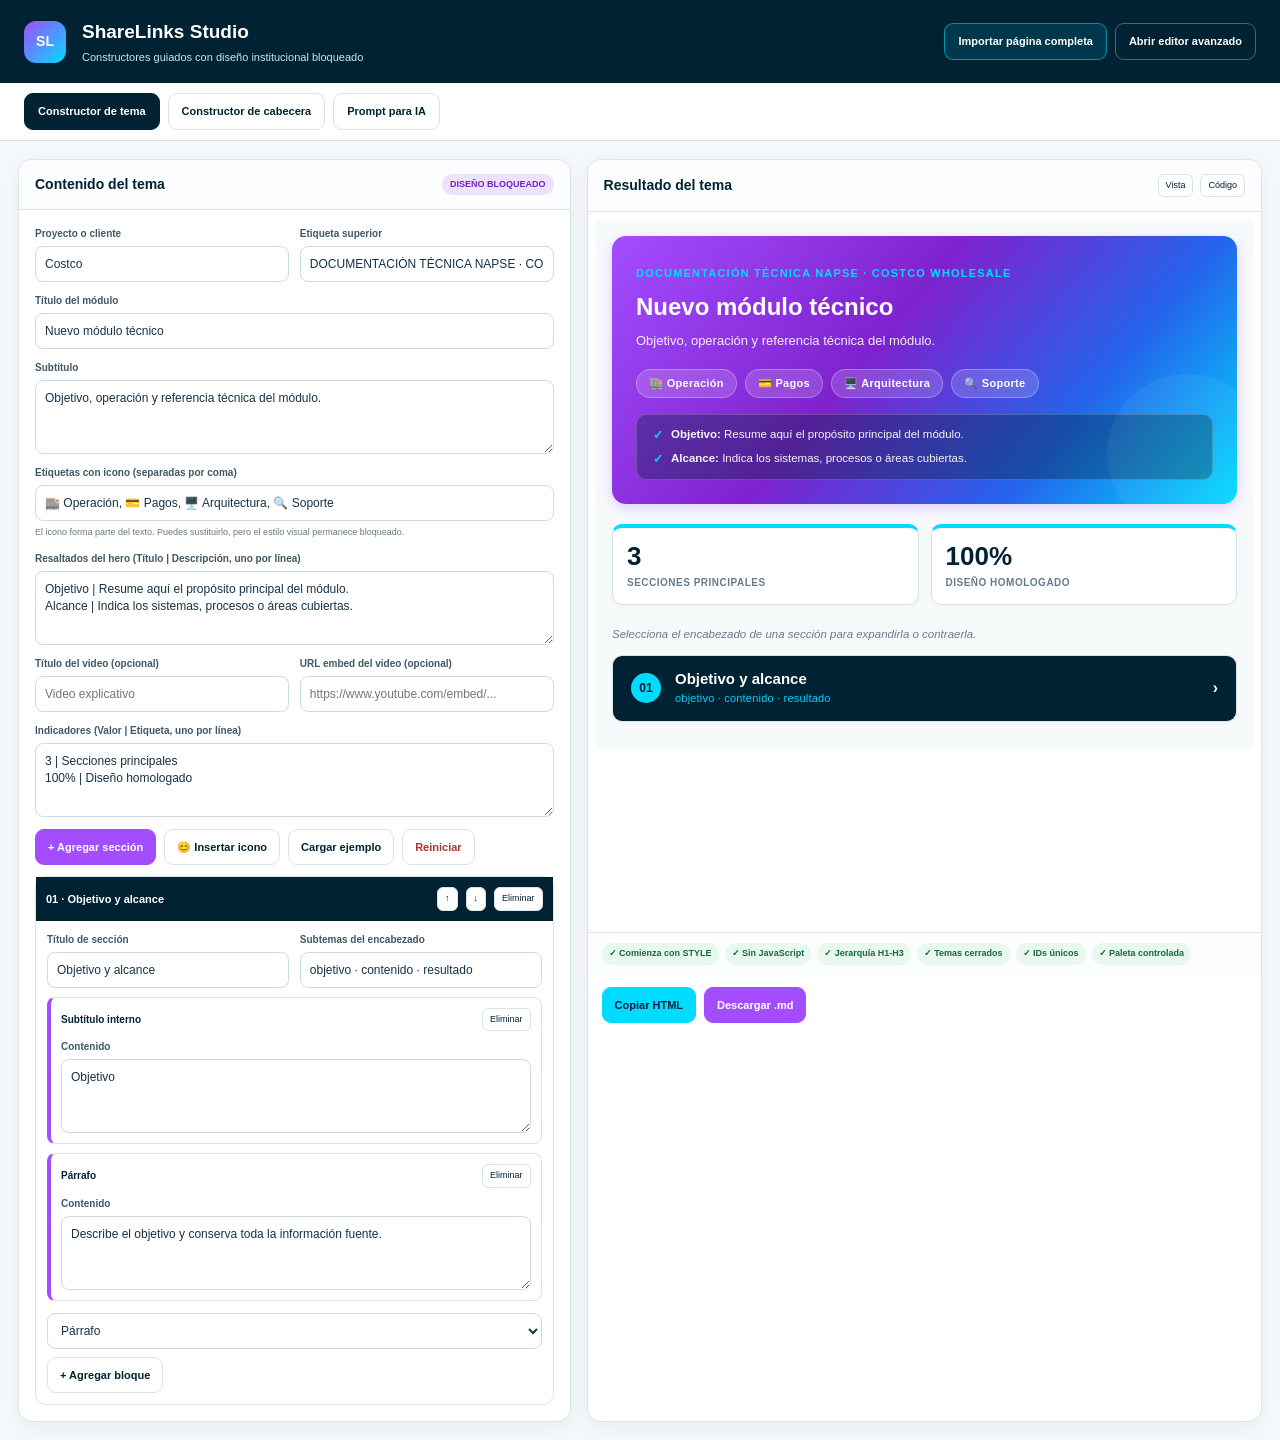
==== docs/constructor.html @ 80c0c272 "Ocultar secciones vacias de la cabecera" ====
<!doctype html>
<html lang="es">
<head>
<meta charset="utf-8">
<meta name="viewport" content="width=device-width,initial-scale=1">
<title>ShareLinks Studio - Constructores restringidos</title>
<style>
:root{--navy:#002233;--cyan:#00dbff;--purple:#a44dff;--orange:#ff8900;--ink:#183247;--muted:#647985;--line:#d9e3e8;--ice:#eef6f8;--bg:#f4f8fa;--white:#fff}*{box-sizing:border-box}html{color-scheme:light}body{margin:0;background:var(--bg);color:var(--ink);font:14px/1.5 Verdana,Geneva,sans-serif}.top{display:flex;align-items:center;gap:16px;padding:18px 24px;background:var(--navy);color:#fff;box-shadow:0 6px 24px rgba(0,34,51,.18)}.logo{display:grid;width:42px;height:42px;place-items:center;border-radius:12px;background:linear-gradient(135deg,var(--purple),var(--cyan));font-weight:900}.top-copy{flex:1}.top h1{margin:0;font-size:19px}.top p{margin:2px 0 0;color:#bcecf3;font-size:11px}.editor-link{padding:9px 13px;border:1px solid rgba(255,255,255,.3);border-radius:9px;color:#fff;text-decoration:none;font-size:11px;font-weight:bold}.tabs{position:sticky;top:0;z-index:5;display:flex;gap:8px;padding:10px 24px;border-bottom:1px solid var(--line);background:rgba(255,255,255,.96);backdrop-filter:blur(8px)}button,.button{font:inherit}.tab,.btn{border:1px solid var(--line);border-radius:9px;background:#fff;color:var(--navy);cursor:pointer;font-size:11px;font-weight:bold}.tab{padding:9px 13px}.tab.active{border-color:var(--navy);background:var(--navy);color:#fff}.app{max-width:1600px;margin:auto;padding:18px}.view{display:none}.view.active{display:block}.builder{display:grid;grid-template-columns:minmax(420px,.9fr) minmax(520px,1.1fr);gap:16px}.panel{overflow:hidden;border:1px solid var(--line);border-radius:14px;background:#fff;box-shadow:0 5px 18px rgba(0,34,51,.05)}.panel-head{display:flex;align-items:center;gap:10px;padding:14px 16px;border-bottom:1px solid var(--line);background:#fbfdfe}.panel-head h2{flex:1;margin:0;color:var(--navy);font-size:14px}.badge{padding:4px 8px;border-radius:999px;background:#eee3ff;color:#7623bd;font-size:9px;font-weight:bold}.panel-body{padding:16px}.form-grid{display:grid;grid-template-columns:repeat(2,minmax(0,1fr));gap:11px}.field{display:flex;flex-direction:column;gap:5px}.field.full{grid-column:1/-1}.field label{color:#405766;font-size:10px;font-weight:bold}.field small{color:var(--muted);font-size:9px}input,textarea,select{width:100%;border:1px solid #cddbe2;border-radius:8px;background:#fff;color:var(--ink);font:12px/1.45 Verdana,Geneva,sans-serif;outline:none}input,select{height:36px;padding:7px 9px}textarea{min-height:74px;padding:9px;resize:vertical}input:focus,textarea:focus,select:focus{border-color:var(--purple);box-shadow:0 0 0 3px rgba(164,77,255,.1)}.actions{display:flex;flex-wrap:wrap;gap:8px;margin-top:12px}.btn{padding:9px 12px}.btn.primary{border-color:var(--purple);background:var(--purple);color:#fff}.btn.cyan{border-color:var(--cyan);background:var(--cyan);color:var(--navy)}.btn.danger{color:#a33}.btn:disabled{cursor:not-allowed;opacity:.45}.hint{padding:10px 12px;border-left:4px solid var(--cyan);border-radius:0 8px 8px 0;background:var(--ice);color:#4e6572;font-size:10px}.import-box{margin-bottom:14px;padding:12px;border:1px dashed #b9cad2;border-radius:10px;background:#fbfdfe}.section-editor{margin-top:11px;border:1px solid var(--line);border-radius:11px}.section-head{display:flex;align-items:center;gap:8px;padding:10px;background:var(--navy);color:#fff}.section-head strong{flex:1;font-size:11px}.section-body{padding:11px}.block{margin-top:9px;padding:10px;border:1px solid var(--line);border-left:4px solid var(--purple);border-radius:8px;background:#fff}.block-top{display:flex;align-items:center;gap:8px;margin-bottom:8px}.block-top strong{flex:1;color:var(--navy);font-size:10px}.mini{padding:4px 7px;border:1px solid var(--line);border-radius:6px;background:#fff;color:var(--navy);cursor:pointer;font-size:9px}.preview-tools{display:flex;gap:7px}.preview{width:100%;height:720px;border:0;background:#fff}.source{width:100%;height:720px;border:0;border-radius:0;background:#071b27;color:#d8f5fa;font:11px/1.55 Consolas,"Courier New",monospace;white-space:pre;resize:none}.output-mode{display:none}.output-mode.active{display:block}.audit{display:flex;flex-wrap:wrap;gap:6px;padding:10px 14px;border-top:1px solid var(--line);background:#fbfdfe}.check{padding:4px 7px;border-radius:999px;background:#e9f8ef;color:#17683c;font-size:9px;font-weight:bold}.check.bad{background:#fff0e3;color:#9b4b00}.empty{padding:26px;text-align:center;color:var(--muted);font-size:11px}.prompt-area{min-height:620px;font:11px/1.55 Consolas,"Courier New",monospace}.doc{max-width:1000px;margin:auto}.doc h2{color:var(--navy);font-size:20px}.doc h3{margin-top:24px;color:var(--purple);font-size:14px}.doc code{padding:2px 5px;border-radius:4px;background:var(--ice);font-family:Consolas,monospace}.roadmap{display:grid;grid-template-columns:repeat(3,1fr);gap:12px}.roadmap article{padding:15px;border:1px solid var(--line);border-top:4px solid var(--purple);border-radius:10px;background:#fff}.roadmap article:nth-child(2){border-top-color:var(--cyan)}.roadmap article:nth-child(3){border-top-color:var(--orange)}.roadmap strong{display:block;color:var(--navy);font-size:12px}.roadmap p{font-size:10px}.status{position:fixed;right:18px;bottom:18px;z-index:20;max-width:340px;padding:11px 14px;border-radius:9px;background:var(--navy);color:#fff;box-shadow:0 8px 24px rgba(0,0,0,.2);font-size:10px;opacity:0;transform:translateY(8px);transition:.2s;pointer-events:none}.status.show{opacity:1;transform:none}@media(max-width:1050px){.builder{grid-template-columns:1fr}.preview,.source{height:600px}}@media(max-width:700px){.top{padding:14px}.editor-link{display:none}.tabs{overflow:auto;padding:9px 12px}.app{padding:10px}.form-grid,.roadmap{grid-template-columns:1fr}.field.full{grid-column:auto}}
</style>
<style>.image-control{display:flex;align-items:center;gap:9px;min-height:48px;margin-top:7px;padding:8px;border:1px solid var(--line);border-radius:9px;background:#fbfdfe;color:var(--muted);font-size:9px}.image-control img{width:72px;height:44px;flex:none;object-fit:contain;border:1px solid var(--line);border-radius:6px;background:#fff}.image-control span{flex:1;overflow:hidden;text-overflow:ellipsis;white-space:nowrap}.icon-dialog[hidden]{display:none}.icon-dialog{position:fixed;inset:0;z-index:50;display:grid;place-items:center;padding:20px;background:rgba(0,34,51,.58)}.icon-card{width:min(560px,100%);overflow:hidden;border:1px solid var(--line);border-radius:14px;background:#fff;box-shadow:0 20px 55px rgba(0,34,51,.28)}.icon-head{display:flex;align-items:center;gap:12px;padding:13px 16px;background:var(--navy);color:#fff}.icon-head strong{flex:1}.icon-head button{border-color:rgba(255,255,255,.3);background:transparent;color:#fff}.icon-help{margin:0;padding:12px 16px 0;color:var(--muted);font-size:10px}.icon-grid{display:grid;grid-template-columns:repeat(8,1fr);gap:8px;padding:14px 16px 18px}.icon-option{display:grid;min-height:44px;place-items:center;border:1px solid var(--line);border-radius:9px;background:#fff;cursor:pointer;font-size:21px}.icon-option:hover,.icon-option:focus{border-color:var(--purple);background:#f4effa;outline:none}@media(max-width:560px){.icon-grid{grid-template-columns:repeat(6,1fr)}}</style>
<style>.top-actions{display:flex;align-items:center;justify-content:flex-end;gap:8px;flex-wrap:wrap}.top-actions .editor-link{display:inline-flex;align-items:center;justify-content:center;background:transparent;cursor:pointer}.top-actions .import-page{border-color:rgba(0,219,255,.55);background:rgba(0,219,255,.12)}.top-import-status{max-width:220px;color:#bcecf3;font-size:9px;text-align:right}@media(max-width:700px){.top-actions a.editor-link,.top-import-status{display:none}.top-actions button.editor-link{display:inline-flex}.top-actions .editor-link{padding:8px 10px;font-size:9px}}</style>
</head>
<body>
<header class="top"><div class="logo">SL</div><div class="top-copy"><h1>ShareLinks Studio</h1><p>Constructores guiados con diseño institucional bloqueado</p></div><div class="top-actions"><span class="top-import-status" id="import-result" hidden></span><input id="theme-file" type="file" accept=".md,.txt,.html,.htm,text/markdown,text/plain,text/html" hidden><button class="editor-link import-page" id="page-import-button" type="button">Importar página completa</button><a class="editor-link" href="editor.html">Abrir editor avanzado</a></div></header>
<nav class="tabs" aria-label="Módulos"><button class="tab active" data-view="tema">Constructor de tema</button><button class="tab" data-view="cabecera">Constructor de cabecera</button><button class="tab" data-view="prompt">Prompt para IA</button></nav>
<main class="app">
<section class="view active" id="view-tema"><div class="builder"><div class="panel"><div class="panel-head"><h2>Contenido del tema</h2><span class="badge">DISEÑO BLOQUEADO</span></div><div class="panel-body">
<div class="form-grid"><div class="field"><label>Proyecto o cliente</label><input id="theme-client" value="Costco"></div><div class="field"><label>Etiqueta superior</label><input id="theme-eyebrow" value="DOCUMENTACIÓN TÉCNICA NAPSE · COSTCO WHOLESALE"></div><div class="field full"><label>Título del módulo</label><input id="theme-title" value="Nuevo módulo técnico"></div><div class="field full"><label>Subtítulo</label><textarea id="theme-subtitle">Objetivo, operación y referencia técnica del módulo.</textarea></div><div class="field full"><label>Etiquetas con icono (separadas por coma)</label><input id="theme-tags" value="🏬 Operación, 💳 Pagos, 🖥️ Arquitectura, 🔍 Soporte"><small>El icono forma parte del texto. Puedes sustituirlo, pero el estilo visual permanece bloqueado.</small></div><div class="field full"><label>Resaltados del hero (Título | Descripción, uno por línea)</label><textarea id="theme-highlights">Objetivo | Resume aquí el propósito principal del módulo.
Alcance | Indica los sistemas, procesos o áreas cubiertas.</textarea></div><div class="field"><label>Título del video (opcional)</label><input id="theme-video-title" placeholder="Video explicativo"></div><div class="field"><label>URL embed del video (opcional)</label><input id="theme-video-url" placeholder="https://www.youtube.com/embed/..."></div><div class="field full"><label>Indicadores (Valor | Etiqueta, uno por línea)</label><textarea id="theme-stats">3 | Secciones principales
100% | Diseño homologado</textarea></div></div>
<div class="actions"><button class="btn primary" id="add-section">+ Agregar sección</button><button class="btn" id="theme-icon-picker" type="button">😊 Insertar icono</button><button class="btn" id="theme-example">Cargar ejemplo</button><button class="btn danger" id="theme-reset">Reiniciar</button></div><div id="sections"></div>
</div></div><div class="panel"><div class="panel-head"><h2>Resultado del tema</h2><div class="preview-tools"><button class="mini active" data-theme-mode="preview">Vista</button><button class="mini" data-theme-mode="source">Código</button></div></div><iframe class="preview output-mode active" id="theme-preview" title="Vista previa del tema"></iframe><textarea class="source output-mode" id="theme-output" readonly></textarea><div class="audit" id="theme-audit"></div><div class="actions" style="padding:0 14px 14px"><button class="btn cyan" id="theme-copy">Copiar HTML</button><button class="btn primary" id="theme-download">Descargar .md</button></div></div></div></section>

<section class="view" id="view-cabecera"><div class="builder"><div class="panel"><div class="panel-head"><h2>Cabecera del cliente</h2><span class="badge">DISEÑO BLOQUEADO</span></div><div class="panel-body"><div class="form-grid"><div class="field"><label>Cliente</label><input id="header-client" value="Costco"></div><div class="field"><label>Descriptor</label><input id="header-eyebrow" value="CLIENTE · DOCUMENTACIÓN TÉCNICA NAPSE"></div><div class="field full"><label>Descripción principal</label><textarea id="header-subtitle">Centro de documentación para la operación, arquitectura, integraciones y soluciones del cliente.</textarea></div><div class="field full"><label>Etiquetas (separadas por coma)</label><input id="header-tags" value="Punto de venta, VTOL, Movilidad, Integraciones"></div><div class="field full"><label>Logo o imagen del cliente</label><input id="header-image" type="file" accept="image/png,image/jpeg,image/webp"><small>Se optimiza e incrusta dentro del HTML. No dependerá de rutas locales ni servidores externos.</small><div class="image-control"><img id="header-image-preview" alt="Vista previa del logo" hidden><span id="header-image-name">Sin imagen seleccionada</span><button class="mini" id="header-image-remove" type="button" disabled>Quitar imagen</button></div></div><div class="field full"><label>Texto alternativo de la imagen</label><input id="header-image-alt" value="Logo del cliente" maxlength="160"></div><div class="field full"><label>Contexto</label><textarea id="header-context">Describe aquí la relación con el cliente, el alcance de las soluciones y el propósito de esta página.</textarea></div><div class="field full"><label>Nota histórica o cierre del contexto</label><textarea id="header-history">Agrega aquí un dato histórico, evolución de la relación o contexto complementario.</textarea></div><div class="field full"><label>Soluciones destacadas (Título | Descripción)</label><textarea id="header-relations">Pagos | Procesamiento centralizado y seguro.
Movilidad | Herramientas para agilizar la operación.
Transformación digital | Integración de procesos y sistemas.</textarea></div><div class="field full"><label>Accesos documentales (Título | Descripción | URL)</label><textarea id="header-links">Manuales de usuario | Operación e interacción con el POS | #manuales
Instalación y configuración | Documentos de implementación | #instalacion
Referencia técnica | Arquitectura e integraciones | #referencia
Proyectos | Alcance, calidad y entrega | #proyectos</textarea></div><div class="field full"><label>Índice (Módulo | id | Subtema &gt; id; Subtema &gt; id)</label><textarea id="header-index">Visión general | vision-general | Objetivo > objetivo; Modelo de negocio > modelo-negocio
Operación diaria | operacion-diaria | Apertura > apertura; Cierre > cierre
Arquitectura y reglas | arquitectura | Componentes > componentes; Integraciones > integraciones
Glosario técnico | glosario | Términos > terminos</textarea><small>Cada línea crea una tarjeta de módulo. Los subtemas son opcionales y se separan con punto y coma.</small></div></div><div class="actions"><button class="btn" id="header-icon-picker" type="button">😊 Insertar icono</button><button class="btn" id="header-example">Cargar ejemplo Costco</button><button class="btn danger" id="header-reset">Reiniciar</button></div></div></div><div class="panel"><div class="panel-head"><h2>Resultado de la cabecera</h2><div class="preview-tools"><button class="mini active" data-header-mode="preview">Vista</button><button class="mini" data-header-mode="source">Código</button></div></div><iframe class="preview output-mode active" id="header-preview" title="Vista previa de cabecera"></iframe><textarea class="source output-mode" id="header-output" readonly></textarea><div class="audit" id="header-audit"></div><div class="actions" style="padding:0 14px 14px"><button class="btn cyan" id="header-copy">Copiar HTML</button><button class="btn primary" id="header-download">Descargar .md</button></div></div></div></section>

<section class="view" id="view-prompt"><div class="panel doc"><div class="panel-head"><h2>Prompt reutilizable para IA</h2><span class="badge">SIN RUTAS PERSONALES</span></div><div class="panel-body"><p class="hint">Este prompt exige la misma plantilla que los constructores y puede compartirse con cualquier compañero.</p><textarea id="prompt-output" class="prompt-area" readonly></textarea><div class="actions"><button class="btn cyan" id="prompt-copy">Copiar prompt</button><button class="btn primary" id="prompt-download">Descargar prompt</button></div></div></div></section>

</main><div class="icon-dialog" id="icon-dialog" hidden><div class="icon-card" role="dialog" aria-modal="true" aria-labelledby="icon-dialog-title"><div class="icon-head"><strong id="icon-dialog-title">Insertar icono</strong><button class="mini" id="icon-close" type="button">Cerrar</button></div><p class="icon-help">Selecciona primero un campo de texto y después el icono. Se insertará justo donde esté el cursor.</p><div class="icon-grid" id="icon-grid"></div></div></div><div class="status" id="status"></div>
<script>
(()=>{"use strict";
const $=s=>document.querySelector(s),$$=s=>[...document.querySelectorAll(s)],esc=v=>String(v??"").replace(/[&<>"']/g,c=>({"&":"&amp;","<":"&lt;",">":"&gt;",'"':"&quot;","'":"&#39;"}[c]));
const slug=v=>String(v||"documento").normalize("NFD").replace(/[\u0300-\u036f]/g,"").toLowerCase().replace(/[^a-z0-9]+/g,"-").replace(/^-|-$/g,"")||"documento";
const safeHref=v=>{const value=String(v||"#").trim();return /^(?:https?:\/\/|#|\/)/i.test(value)?esc(value):"#"};
const safeMediaUrl=v=>{const value=String(v||"").trim();return /^https:\/\//i.test(value)?esc(value):""};
const lines=v=>String(v||"").split(/\r?\n/).map(x=>x.trim()).filter(Boolean),parts=v=>lines(v).map(x=>x.split("|").map(y=>y.trim()));
const toast=m=>{const e=$("#status");e.textContent=m;e.classList.add("show");clearTimeout(toast.t);toast.t=setTimeout(()=>e.classList.remove("show"),2200)};
const iconChoices=["🏬","💳","🏷️","📊","🖥️","⚙️","🔍","📖","🧾","📋","📦","🚚","📱","🌐","🧩","🛠️","🔄","🔐","🌅","✅","⚠️","💡","🎯","📌"];
let iconTarget=null;
function closeIconPicker(){$("#icon-dialog").hidden=true}
function openIconPicker(fallback){if(!iconTarget||!document.contains(iconTarget)||iconTarget.readOnly||!iconTarget.closest(".view.active"))iconTarget=$(fallback);$("#icon-dialog").hidden=false;$("#icon-grid .icon-option")?.focus()}
function insertIcon(icon){const target=iconTarget;if(!target){toast("Selecciona primero un campo de texto");return}const start=Number.isInteger(target.selectionStart)?target.selectionStart:target.value.length,end=Number.isInteger(target.selectionEnd)?target.selectionEnd:start,before=target.value.slice(0,start),after=target.value.slice(end),prefix=before&&!/\s$/.test(before)?" ":"",insert=`${prefix}${icon} `;target.value=before+insert+after;target.focus();target.setSelectionRange?.(start+insert.length,start+insert.length);target.dispatchEvent(new Event("input",{bubbles:true}));closeIconPicker();toast(`Icono ${icon} insertado`)}
$("#icon-grid").innerHTML=iconChoices.map(icon=>`<button class="icon-option" type="button" data-icon="${icon}" title="Insertar ${icon}" aria-label="Insertar ${icon}">${icon}</button>`).join("");
document.addEventListener("focusin",event=>{if(event.target.matches?.('.view input:not([type="file"]):not([readonly]),.view textarea:not([readonly])'))iconTarget=event.target});
$$('[data-icon]').forEach(button=>button.onclick=()=>insertIcon(button.dataset.icon));
$("#icon-close").onclick=closeIconPicker;$("#icon-dialog").onclick=event=>{if(event.target===$("#icon-dialog"))closeIconPicker()};document.addEventListener("keydown",event=>{if(event.key==="Escape")closeIconPicker()});
const download=(name,text)=>{const a=document.createElement("a");a.href=URL.createObjectURL(new Blob([text],{type:"text/plain;charset=utf-8"}));a.download=name;a.click();setTimeout(()=>URL.revokeObjectURL(a.href),500)};
const copy=async text=>{await navigator.clipboard.writeText(text);toast("Copiado al portapapeles")};
const palette=["#002233","#00DBFF","#A44DFF","#FF8900","#7e22ce","#2563eb","#ffffff","#000000","#183247","#667b8c","#627482","#d9e3e8","#eef6f8","#f7fafb","#f4effa","#f1e7ff","#fff7e6","#edf2f7","#364e5f","#526775","#425b6b","#bfeef5","#687b87","#e31837","#0060a9","#647783","#526c7a"];
let headerImage={data:"",name:""},preservedImport={theme:"",header:"",guideCount:0};
function releasePreserved(kind){preservedImport[kind]=""}
const readFileData=file=>new Promise((resolve,reject)=>{const reader=new FileReader();reader.onload=()=>resolve(String(reader.result||""));reader.onerror=()=>reject(new Error("No se pudo leer la imagen"));reader.readAsDataURL(file)});
const loadImage=data=>new Promise((resolve,reject)=>{const image=new Image();image.onload=()=>resolve(image);image.onerror=()=>reject(new Error("El archivo no es una imagen válida"));image.src=data});
async function optimizeHeaderImage(file){if(!/^image\/(png|jpeg|webp)$/i.test(file.type))throw new Error("Usa una imagen PNG, JPG o WebP");if(file.size>8*1024*1024)throw new Error("La imagen supera el límite de 8 MB");const source=await readFileData(file),image=await loadImage(source),scale=Math.min(1,1000/image.naturalWidth,600/image.naturalHeight),canvas=document.createElement("canvas");canvas.width=Math.max(1,Math.round(image.naturalWidth*scale));canvas.height=Math.max(1,Math.round(image.naturalHeight*scale));const context=canvas.getContext("2d");context.clearRect(0,0,canvas.width,canvas.height);context.drawImage(image,0,0,canvas.width,canvas.height);const optimized=canvas.toDataURL("image/webp",.9);return optimized.startsWith("data:image/webp")?optimized:canvas.toDataURL("image/png")}
function updateHeaderImageControl(){const preview=$("#header-image-preview"),remove=$("#header-image-remove"),name=$("#header-image-name");preview.hidden=!headerImage.data;preview.src=headerImage.data||"";name.textContent=headerImage.name||"Sin imagen seleccionada";remove.disabled=!headerImage.data}
const theme={sections:[]};let blockId=0;
const types={paragraph:"Párrafo",subtitle:"Subtítulo interno",list:"Lista",steps:"Pasos",table:"Tabla",cards:"Tarjetas",note:"Nota",warning:"Advertencia",key:"Idea clave",code:"Código"};
function newBlock(type="paragraph",value="Escribe aquí el contenido completo."){return{id:++blockId,type,value,extra:type==="table"?"Columna 1 | Columna 2":""}}
function newSection(title="Nueva sección"){return{id:++blockId,title,subtitle:"objetivo · contenido · resultado",blocks:[newBlock("subtitle","Objetivo"),newBlock("paragraph","Describe el objetivo y conserva toda la información fuente.")]}}
function renderEditors(){const host=$("#sections");host.innerHTML=theme.sections.map((s,i)=>`<div class="section-editor" data-si="${i}"><div class="section-head"><strong>${String(i+1).padStart(2,"0")} · ${esc(s.title)}</strong><button class="mini" data-up="${i}">↑</button><button class="mini" data-down="${i}">↓</button><button class="mini" data-remove-section="${i}">Eliminar</button></div><div class="section-body"><div class="form-grid"><div class="field"><label>Título de sección</label><input data-section-title="${i}" value="${esc(s.title)}"></div><div class="field"><label>Subtemas del encabezado</label><input data-section-subtitle="${i}" value="${esc(s.subtitle)}"></div></div>${s.blocks.map((b,j)=>blockEditor(b,i,j)).join("")}<div class="actions"><select class="block-type" data-add-type="${i}">${Object.entries(types).map(([v,l])=>`<option value="${v}">${l}</option>`).join("")}</select><button class="btn" data-add-block="${i}">+ Agregar bloque</button></div></div></div>`).join("")||`<div class="empty">Agrega una sección o importa una página Markdown.</div>`;bindEditors();renderTheme()}
function blockEditor(b,i,j){const label=b.type==="table"?"Filas: una por línea, columnas separadas por |":b.type==="steps"||b.type==="cards"?"Una por línea: Título | Descripción":b.type==="list"?"Un elemento por línea":"Contenido";return`<div class="block"><div class="block-top"><strong>${types[b.type]}</strong><button class="mini" data-remove-block="${i},${j}">Eliminar</button></div>${b.type==="table"?`<div class="field"><label>Encabezados separados por |</label><input data-block-extra="${i},${j}" value="${esc(b.extra)}"></div>`:""}<div class="field"><label>${label}</label><textarea data-block-value="${i},${j}">${esc(b.value)}</textarea></div></div>`}
function bindEditors(){const rerender=()=>{releasePreserved("theme");renderTheme()};$$('[data-section-title]').forEach(e=>e.oninput=()=>{theme.sections[+e.dataset.sectionTitle].title=e.value;rerender()});$$('[data-section-subtitle]').forEach(e=>e.oninput=()=>{theme.sections[+e.dataset.sectionSubtitle].subtitle=e.value;rerender()});$$('[data-block-value]').forEach(e=>e.oninput=()=>{const[i,j]=e.dataset.blockValue.split(',').map(Number);theme.sections[i].blocks[j].value=e.value;rerender()});$$('[data-block-extra]').forEach(e=>e.oninput=()=>{const[i,j]=e.dataset.blockExtra.split(',').map(Number);theme.sections[i].blocks[j].extra=e.value;rerender()});$$('[data-add-block]').forEach(e=>e.onclick=()=>{releasePreserved("theme");const i=+e.dataset.addBlock;theme.sections[i].blocks.push(newBlock($(`[data-add-type="${i}"]`).value));renderEditors()});$$('[data-remove-block]').forEach(e=>e.onclick=()=>{releasePreserved("theme");const[i,j]=e.dataset.removeBlock.split(',').map(Number);theme.sections[i].blocks.splice(j,1);renderEditors()});$$('[data-remove-section]').forEach(e=>e.onclick=()=>{releasePreserved("theme");theme.sections.splice(+e.dataset.removeSection,1);renderEditors()});$$('[data-up]').forEach(e=>e.onclick=()=>moveSection(+e.dataset.up,-1));$$('[data-down]').forEach(e=>e.onclick=()=>moveSection(+e.dataset.down,1))}
function moveSection(i,d){const n=i+d;if(n<0||n>=theme.sections.length)return;releasePreserved("theme");[theme.sections[i],theme.sections[n]]=[theme.sections[n],theme.sections[i]];renderEditors()}
function css(root){return`<style>${root},${root} *{box-sizing:border-box}${root}{--azul-escuro:#002233;--azul:#00DBFF;--roxo:#A44DFF;--laranja:#FF8900;--white:#ffffff;--black:#000000;--ink:#183247;--muted:#667b8c;--line:#d9e3e8;--ice:#eef6f8;--background:#f7fafb;--code-background:#edf2f7;--code-text:#002233;width:100%;max-width:100%;margin:0;padding:16px;overflow-x:hidden;background:var(--background);color:var(--ink);font:12.5px/1.5 Verdana,Geneva,sans-serif}${root} .intro-grid{display:grid;grid-template-columns:repeat(2,minmax(0,1fr));align-items:start;width:100%;gap:16px;margin-bottom:20px}${root} .intro-grid.single{grid-template-columns:1fr}${root} .hero{position:relative;display:flex;overflow:hidden;flex-direction:column;padding:48px 34px 36px!important;border-radius:14px;background:linear-gradient(130deg,#A44DFF 0%,#7e22ce 42%,#2563eb 72%,#00DBFF 100%);color:var(--white);box-shadow:0 4px 14px rgba(164,77,255,.25)}${root} .hero:after{content:"";position:absolute;right:-30px;bottom:-30px;width:160px;height:160px;border-radius:50%;background:rgba(255,255,255,.05);pointer-events:none}${root} .eyebrow{display:block;margin:6px 0 12px!important;color:var(--azul);font-size:11px;font-weight:bold;line-height:1.3;letter-spacing:1.2px;text-transform:uppercase}${root} .hero h1{margin:0 0 10px;color:var(--white);font-size:24px;font-weight:bold;line-height:1.25}${root} .hero .lead{margin:0;color:rgba(255,255,255,.92);font-size:13px;line-height:1.45}${root} .hero-tags{display:flex;flex-wrap:wrap;gap:8px;margin:18px 0 12px}${root} .hero-tag{display:inline-flex;align-items:center;gap:6px;padding:5px 12px;border:1px solid rgba(255,255,255,.28);border-radius:20px;background:rgba(255,255,255,.16);color:var(--white);font-size:11px;font-weight:bold;letter-spacing:.3px}${root} .hero-highlights{display:flex;flex-direction:column;gap:8px;margin-top:4px;padding:12px 16px;border:1px solid rgba(255,255,255,.18);border-radius:10px;background:rgba(0,34,51,.35);color:rgba(255,255,255,.95);font-size:11.5px}${root} .hero-highlight-item{display:flex;align-items:center;gap:8px;line-height:1.35}${root} .hero-highlight-icon{color:var(--azul);font-size:12px;font-weight:bold}${root} .video-card{display:flex;overflow:hidden;flex-direction:column;border:1px solid var(--line);border-radius:14px;background:var(--white);box-shadow:0 4px 12px rgba(0,0,0,.05)}${root} .video-head{display:flex;align-items:center;gap:10px;padding:10px 16px;background:var(--azul-escuro);color:var(--white);font-size:13px;font-weight:bold}${root} .video-icon{display:inline-flex;width:24px;height:24px;align-items:center;justify-content:center;border-radius:50%;background:var(--roxo);color:var(--white);font-size:11px}${root} .video-frame{position:relative;width:100%;height:0;padding-top:56.25%;background:var(--black)}${root} .video-frame iframe{position:absolute;inset:0;width:100%;height:100%;border:0}${root} .summary-cards{display:grid;grid-template-columns:repeat(4,1fr);gap:12px;margin-bottom:20px}${root} .card{padding:14px;border:1px solid var(--line);border-top:4px solid var(--azul);border-radius:10px;background:var(--white);box-shadow:0 2px 6px rgba(0,0,0,.03)}${root} .card-value{margin-bottom:4px;color:var(--azul-escuro);font-size:26px;font-weight:bold;line-height:1.1}${root} .card-label{color:var(--muted);font-size:10px;font-weight:bold;letter-spacing:.5px;text-transform:uppercase}${root} .hint{margin:0 0 12px;color:var(--muted);font-size:11.5px;font-style:italic}${root} .section{overflow:hidden;margin-bottom:12px;border:1px solid var(--line);border-radius:10px;background:var(--white);box-shadow:0 2px 5px rgba(0,0,0,.02)}${root} summary{display:flex;align-items:center;gap:14px;padding:14px 18px;cursor:pointer;list-style:none;background:var(--azul-escuro);color:var(--white);font-size:15px;font-weight:bold;user-select:none}${root} summary::-webkit-details-marker{display:none}${root} .section-number{display:inline-flex;width:30px;height:30px;flex-shrink:0;align-items:center;justify-content:center;border-radius:50%;background:var(--azul);color:var(--azul-escuro);font-size:12px;font-weight:bold}${root} .section-header-text{display:flex;flex:1;flex-direction:column;gap:2px}${root} .section-title{display:block;margin:0;padding:0;color:var(--white);font-size:15px;font-weight:bold;line-height:1.2}${root} .section-subtitle{color:var(--azul);font-size:11px;font-weight:normal;letter-spacing:.2px;opacity:.95}${root} .section-arrow{flex-shrink:0;color:var(--white);font-size:16px;transition:transform .2s ease}${root} details[open] summary .section-arrow{transform:rotate(90deg)}${root} .section-body{padding:20px;color:var(--ink);font-size:12.5px}${root} h3.sub-title{margin:22px 0 12px;padding-bottom:6px;border-bottom:1px solid var(--line);color:var(--roxo)!important;font-size:13px;font-weight:bold;letter-spacing:.5px;text-transform:uppercase}${root} h3.sub-title:first-child{margin-top:0}${root} p{margin:0 0 12px;line-height:1.6}${root} ul,${root} ol{margin:0 0 14px 20px;padding:0}${root} li{margin-bottom:6px;line-height:1.5}${root} ul li::marker{color:var(--roxo)}${root} ol li::marker{color:var(--azul);font-weight:bold}${root} .note-box,${root} .purple-box,${root} .warning-box{margin:14px 0;padding:12px 16px;border-radius:0 8px 8px 0}${root} .note-box{border-left:5px solid var(--azul);background:var(--ice)}${root} .purple-box{border-left:5px solid var(--roxo);background:#f4effa}${root} .warning-box{border-left:5px solid var(--laranja);background:#fff7e6}${root} .feature-grid{display:grid;grid-template-columns:repeat(2,1fr);gap:14px;margin:16px 0}${root} .feature-card{padding:14px 16px;border:1px solid var(--line);border-left:4px solid var(--roxo);border-radius:8px;background:var(--white);box-shadow:0 2px 6px rgba(0,0,0,.02)}${root} .feature-card.cyan-accent{border-left-color:var(--azul)}${root} .card-title{margin:0 0 6px;color:var(--azul-escuro);font-size:13px;font-weight:bold}${root} .feature-card p{margin:0;color:var(--ink);font-size:12px;line-height:1.45}${root} .step-list{display:flex;flex-direction:column;gap:10px;margin:16px 0}${root} .step-item{display:flex;align-items:flex-start;gap:12px;padding:12px 14px;border:1px solid var(--line);border-radius:8px;background:var(--white)}${root} .step-badge{display:inline-flex;width:24px;height:24px;flex-shrink:0;align-items:center;justify-content:center;margin-top:1px;border-radius:50%;background:var(--roxo);color:var(--white);font-size:11.5px;font-weight:bold}${root} .step-content{flex:1;font-size:12.5px;line-height:1.5}${root} .table-wrap{overflow-x:auto;margin:16px 0;border:1px solid var(--line);border-radius:8px}${root} table{width:100%;border-collapse:collapse;font-size:11.5px;text-align:left}${root} table th,${root} table th *,${root} thead th,${root} th{padding:11px 14px!important;border:none;background:#002233!important;color:#ffffff!important;font-size:12px;font-weight:bold;text-align:left}${root} td{padding:9px 12px;border-bottom:1px solid var(--line);vertical-align:top}${root} tr:nth-child(even){background:var(--ice)}${root} pre{overflow:auto;padding:12px;border-radius:8px;background:var(--code-background)}${root} code{padding:2px 6px;border-radius:4px;background:var(--code-background);color:var(--code-text);font:11.5px Consolas,"Courier New",monospace}@media(max-width:760px){${root} .intro-grid{grid-template-columns:1fr}${root} .summary-cards{grid-template-columns:repeat(2,1fr)}${root} .feature-grid{grid-template-columns:1fr}${root} .hero{padding:24px!important}}@media(max-width:440px){${root} .summary-cards{grid-template-columns:1fr}${root} summary{padding:12px;font-size:13.5px}${root} .section-number{width:26px;height:26px;font-size:11px}}</style>`}
const inline=v=>esc(v).replace(/\*\*([^*]+)\*\*/g,"<strong>$1</strong>").replace(/`([^`]+)`/g,"<code>$1</code>");
function blockHtml(b,prefix,index){const v=inline(b.value);if(b.type==="paragraph")return`<p>${v.replace(/\n\n+/g,"</p><p>").replace(/\n/g,"<br>")}</p>`;if(b.type==="subtitle")return`<h3 class="sub-title" id="${prefix}-sub-${index+1}">${inline(b.value)}</h3>`;if(b.type==="list")return`<ul>${lines(b.value).map(x=>`<li>${inline(x.replace(/^[-*]\s*/,""))}</li>`).join("")}</ul>`;if(b.type==="steps")return`<div class="step-list">${parts(b.value).map((x,i)=>`<div class="step-item"><span class="step-badge">${i+1}</span><div class="step-content"><strong>${esc(x[0])}</strong>${x[1]?` — ${inline(x.slice(1).join(" | "))}`:""}</div></div>`).join("")}</div>`;if(b.type==="cards")return`<div class="feature-grid">${parts(b.value).map((x,i)=>`<div class="feature-card${i%2?" cyan-accent":""}"><div class="card-title">${esc(x[0])}</div><p>${inline(x.slice(1).join(" | "))}</p></div>`).join("")}</div>`;if(b.type==="table"){const hs=String(b.extra).split("|").map(x=>x.trim()).filter(Boolean),rs=parts(b.value);return`<div class="table-wrap"><table><thead><tr>${hs.map(x=>`<th>${inline(x)}</th>`).join("")}</tr></thead><tbody>${rs.map(r=>`<tr>${hs.map((_,i)=>`<td>${inline(r[i]||"")}</td>`).join("")}</tr>`).join("")}</tbody></table></div>`}if(["note","warning","key"].includes(b.type)){const cls=b.type==="note"?"note-box":b.type==="warning"?"warning-box":"purple-box";return`<div class="${cls}">${v.replace(/\n/g,"<br>")}</div>`}return`<pre><code>${esc(b.value)}</code></pre>`}
function themeSectionId(client,section,index){return slug(client)+"-"+slug(section.title)+"-"+(index+1)}
function buildTheme(){const client=$("#theme-client").value,title=$("#theme-title").value,root=slug(client)+"-"+slug(title)+"-guide",sel="#"+root,main=slug(title),tags=$("#theme-tags").value.split(",").map(x=>x.trim()).filter(Boolean),highlights=parts($("#theme-highlights").value),stats=parts($("#theme-stats").value),videoUrl=safeMediaUrl($("#theme-video-url").value),videoTitle=$("#theme-video-title").value.trim()||"Video explicativo";const hero=`<div class="hero"><div class="eyebrow">${esc($("#theme-eyebrow").value)}</div><h1 id="${main}-main-title">${esc(title)}</h1><p class="lead">${esc($("#theme-subtitle").value)}</p>${tags.length?`<div class="hero-tags">${tags.map(x=>`<span class="hero-tag">${esc(x)}</span>`).join("")}</div>`:""}${highlights.length?`<div class="hero-highlights">${highlights.map(x=>`<div class="hero-highlight-item"><span class="hero-highlight-icon">✓</span><span><strong>${esc(x[0])}:</strong>${x[1]?` ${inline(x.slice(1).join(" | "))}`:""}</span></div>`).join("")}</div>`:""}</div>`;const video=videoUrl?`<div class="video-card"><div class="video-head"><span class="video-icon">▶</span><span>${esc(videoTitle)}</span></div><div class="video-frame"><iframe src="${videoUrl}" title="${esc(videoTitle)}" allow="accelerometer; autoplay; clipboard-write; encrypted-media; gyroscope; picture-in-picture" allowfullscreen></iframe></div></div>`:"";return css(sel)+`<div id="${root}"><div class="intro-grid${video?"":" single"}">${hero}${video}</div>${stats.length?`<div class="summary-cards">${stats.map(x=>`<div class="card"><div class="card-value">${esc(x[0])}</div><div class="card-label">${esc(x.slice(1).join(" | "))}</div></div>`).join("")}</div>`:""}<p class="hint">Selecciona el encabezado de una sección para expandirla o contraerla.</p>${theme.sections.map((s,i)=>{const id=themeSectionId(client,s,i);return`<details class="section" id="${id}"><summary><span class="section-number">${String(i+1).padStart(2,"0")}</span><span class="section-header-text"><h2 class="section-title" id="${id}-title">${esc(s.title)}</h2><span class="section-subtitle">${esc(s.subtitle)}</span></span><span class="section-arrow">›</span></summary><div class="section-body">${s.blocks.map((b,j)=>blockHtml(b,id,j)).join("")}</div></details>`}).join("")}</div>`}
function audit(html){const result=[];result.push([/^\s*<style>/i.test(html),"Comienza con STYLE"]);result.push([!/<script\b/i.test(html),"Sin JavaScript"]);result.push([!/<h[4-6]\b/i.test(html),"Jerarquía H1-H3"]);result.push([!/<details[^>]*class="section"[^>]*\sopen/i.test(html),"Temas cerrados"]);const ids=[...html.matchAll(/\bid="([^"]+)"/gi)].map(x=>x[1]);result.push([new Set(ids).size===ids.length,"IDs únicos"]);const colors=[...html.matchAll(/#[0-9a-f]{6}/gi)].map(x=>x[0].toLowerCase());result.push([colors.every(x=>palette.map(y=>y.toLowerCase()).includes(x)),"Paleta controlada"]);return result}
function showAudit(id,html){$(id).innerHTML=audit(html).map(([ok,t])=>`<span class="check ${ok?"":"bad"}">${ok?"✓":"!"} ${t}</span>`).join("")}
function renderTheme(){const html=preservedImport.theme||buildTheme();$("#theme-output").value=html;$("#theme-preview").srcdoc=`<!doctype html><meta charset="utf-8">${html}`;showAudit("#theme-audit",html);localStorage.setItem("sl-theme",JSON.stringify({fields:themeFields(),sections:theme.sections}))}
function themeFields(){return["theme-client","theme-eyebrow","theme-title","theme-subtitle","theme-tags","theme-highlights","theme-video-title","theme-video-url","theme-stats"].reduce((a,id)=>(a[id]=$("#"+id).value,a),{})}
function parseMarkdown(text){const raw=text.replace(/<!--[^]*?-->/g,"").split(/\r?\n/),title=(raw.find(x=>/^#\s+/.test(x))||"# Tema importado").replace(/^#\s+/,"").trim(),sections=[];let current=null,buffer=[],list=[];const flush=()=>{if(!current)return;if(buffer.length){current.blocks.push(newBlock("paragraph",buffer.join("\n").trim()));buffer=[]}if(list.length){current.blocks.push(newBlock("list",list.join("\n")));list=[]}};for(let i=0;i<raw.length;i++){const line=raw[i].trim();if(/^##\s+/.test(line)){flush();current=newSection(line.replace(/^##\s+/,""));current.blocks=[];sections.push(current);continue}if(/^#{3,}\s+/.test(line)&&current){flush();current.blocks.push(newBlock("subtitle",line.replace(/^#{3,}\s+/,"")));continue}if(!current)continue;if(/^\|.*\|$/.test(line)&&i+1<raw.length&&/^\|?\s*:?-+/.test(raw[i+1].trim())){flush();const headers=line.split("|").map(x=>x.trim()).filter(Boolean);i+=2;const rows=[];while(i<raw.length&&/^\|.*\|$/.test(raw[i].trim())){rows.push(raw[i].split("|").map(x=>x.trim()).filter(Boolean).join(" | "));i++}i--;const b=newBlock("table",rows.join("\n"));b.extra=headers.join(" | ");current.blocks.push(b);continue}if(/^[-*]\s+/.test(line)){if(buffer.length)flush();list.push(line);continue}if(!line){flush();continue}if(!/^- (URL|Exportado):/i.test(line)&&line!=="---"&&!/Sin contenido tecnico exportable/i.test(line))buffer.push(line)}flush();return{title,sections:sections.filter(s=>s.blocks.length)}}
function parseHtml(text){
 const d=new DOMParser().parseFromString(text,"text/html"),guides=[...d.querySelectorAll('[id$="-guide"]')],confluence=d.querySelector("#main-content"),scope=guides.find(x=>x.querySelector("h1"))||confluence||d.body||d,heroTitle=scope.querySelector(".hero h1")?.textContent.trim(),pageTitle=d.querySelector('meta[name="ajs-page-title"]')?.getAttribute("content")?.trim(),title=heroTitle||pageTitle||d.title.replace(/\s+[-–].*$/,"").trim()||scope.querySelector("h1")?.textContent.trim()||"Tema importado",sections=[];
 const makeTable=table=>{const rows=[...table.rows],b=newBlock("table",rows.slice(1).map(r=>[...r.cells].map(c=>c.textContent.trim()).join(" | ")).join("\n"));b.extra=[...(rows[0]?.cells||[])].map(c=>c.textContent.trim()).join(" | ");return b};
 const readNode=n=>{const value=n.textContent.trim();if(!value)return null;if(n.matches("h3,h4,h5,h6,.sub-title"))return newBlock("subtitle",value);if(n.matches("p")){const emphasized=[...n.querySelectorAll('strong,b,[style*="font-weight: bold"],[style*="font-weight:bold"]')].some(x=>x.textContent.trim()===value);return newBlock(emphasized&&value.length<120?"subtitle":"paragraph",value)}if(n.matches("ul,ol"))return newBlock("list",[...n.querySelectorAll(":scope > li")].map(x=>x.textContent.trim()).join("\n"));if(n.matches(".step-list"))return newBlock("steps",[...n.querySelectorAll(".step-item")].map(x=>{const c=x.querySelector(".step-content")?.textContent.trim()||x.textContent.trim(),strong=x.querySelector("strong")?.textContent.trim()||"Paso";return`${strong} | ${c.replace(strong,"").replace(/^\s*[—-]\s*/,"")}`}).join("\n"));if(n.matches(".feature-grid"))return newBlock("cards",[...n.querySelectorAll(".feature-card")].map(x=>`${x.querySelector(".card-title,h4")?.textContent.trim()||"Tarjeta"} | ${x.querySelector("p")?.textContent.trim()||""}`).join("\n"));if(n.matches("table"))return makeTable(n);if(n.matches(".note-box"))return newBlock("note",value);if(n.matches(".warning-box"))return newBlock("warning",value);if(n.matches(".purple-box"))return newBlock("key",value);if(n.matches("pre"))return newBlock("code",value);return newBlock("paragraph",value)};
 const details=[...scope.querySelectorAll("details.section")];
 if(details.length){details.forEach(detail=>{const s=newSection(detail.querySelector("h2,.section-title")?.textContent.trim()||"Sección");s.subtitle=detail.querySelector(".section-subtitle")?.textContent.trim()||s.subtitle;s.blocks=[];const body=detail.querySelector(".section-body");[...(body?.children||[])].forEach(n=>{const b=readNode(n);if(b)s.blocks.push(b)});sections.push(s)})}
 else{const complexSelector=".step-list,.feature-grid,.note-box,.warning-box,.purple-box",candidates=[...scope.querySelectorAll(`h1,h2,h3,h4,h5,h6,p,ul,ol,table,pre,${complexSelector}`)].filter(n=>{if(n.closest("script,style,nav,footer,.toc-macro"))return false;const complex=n.closest(complexSelector);if(complex&&complex!==n)return false;if(n.matches("p,ul,ol,pre")&&n.closest("table"))return false;if(n.matches("ul,ol")&&n.parentElement?.closest("ul,ol"))return false;return true}),intro=newSection("Introducción");intro.blocks=[];let current=intro,sawSection=false;candidates.forEach(n=>{if(n.matches("h1,h2")){const heading=n.textContent.trim();if(!heading)return;if(!sawSection&&heading===title){current=intro;return}current=newSection(heading);current.blocks=[];sections.push(current);sawSection=true;return}const b=readNode(n);if(b)current.blocks.push(b)});if(intro.blocks.length)sections.unshift(intro)}
 const sourceIntro=sections.find(s=>s.title==="Introducción")?.blocks.find(b=>b.type==="paragraph")?.value||"";
 return{title,eyebrow:scope.querySelector(".eyebrow")?.textContent.trim(),subtitle:scope.querySelector(".hero .lead,.lead")?.textContent.trim()||sourceIntro,tags:[...scope.querySelectorAll(".hero-tag")].map(x=>x.textContent.trim()),highlights:[...scope.querySelectorAll(".hero-highlight-item")].map(x=>x.textContent.replace(/^✓\s*/,"").trim()),stats:[...scope.querySelectorAll(".summary-cards .card")].map(x=>`${x.querySelector(".card-value")?.textContent.trim()||""} | ${x.querySelector(".card-label")?.textContent.trim()||""}`),videoTitle:scope.querySelector(".video-head")?.textContent.replace(/^▶\s*/,"").trim(),videoUrl:scope.querySelector(".video-frame iframe")?.getAttribute("src")||"",sections}}
function cleanField(value){return String(value||"").replace(/[|\r\n]+/g," ").replace(/\b(Objetivo|Alcance|Nota|Importante):(?=\S)/gi,"$1: ").replace(/\s+/g," ").trim()}
function sectionDescription(section){return cleanField(section.blocks.find(block=>["paragraph","list","note","key"].includes(block.type))?.value||"")}
function themeIndexValue(client,sections){return sections.map((section,index)=>{const id=themeSectionId(client,section,index),subtopics=section.blocks.map((block,blockIndex)=>block.type==="subtitle"?`${cleanField(block.value)} > ${id}-sub-${blockIndex+1}`:"").filter(Boolean);return`${cleanField(section.title)} | ${id}${subtopics.length?` | ${subtopics.join("; ")}`:""}`}).join("\n")}
function importedIndexValue(headerRoot){return[...(headerRoot?.querySelectorAll(".index-module")||[])].map(module=>{const titleLink=module.querySelector(".index-module-title"),title=cleanField(titleLink?.textContent).replace(/^\d+\s*[·.:-]\s*/,""),target=(titleLink?.getAttribute("href")||"").replace(/^#/,""),children=[...module.querySelectorAll(".index-links a")].map(link=>`${cleanField(link.textContent)} > ${(link.getAttribute("href")||"").replace(/^#/,"")}`);return title?`${title} | ${target||slug(title)}${children.length?` | ${children.join("; ")}`:""}`:""}).filter(Boolean).join("\n")}
function extractDesignedComponents(text){const d=new DOMParser().parseFromString(text,"text/html"),styles=[...d.querySelectorAll("style")],componentHtml=root=>{if(!root?.id)return"";const selector="#"+root.id,scoped=styles.filter(style=>style.textContent.includes(selector));return scoped.map(style=>style.outerHTML).join("")+root.outerHTML},headerRoot=d.querySelector('[id$="-account-header"]'),guides=[...d.querySelectorAll('[id$="-guide"]')].filter(root=>root.querySelector("h1,.hero,details.section"));return{header:componentHtml(headerRoot),theme:guides.map(componentHtml).filter(Boolean).join("\n"),guideCount:guides.length}}
function importedClient(d,headerRoot){const explicit=headerRoot?.querySelector(".hero-title,.client-mark")?.textContent.trim(),manual=[...d.querySelectorAll("nav a")].map(a=>a.textContent.trim()).find(value=>/\s+-\s+(?:manual|manuales|referencia|instalación|proyectos|otros|base)\b/i.test(value));return explicit||manual?.split(/\s+-\s+/)[0]||$("#theme-client").value||$("#header-client").value||"Cliente"}
function populateHeaderFromImport(text,parsed){const d=new DOMParser().parseFromString(text,"text/html"),headerRoot=d.querySelector('[id$="-account-header"]'),client=importedClient(d,headerRoot),intro=parsed.sections.find(section=>section.title==="Introducción"),introText=intro?.blocks.filter(block=>["paragraph","list","note","key"].includes(block.type)).map(block=>cleanField(block.value)).filter(Boolean).join("\n\n")||parsed.subtitle||"",sections=theme.sections,existingTags=[...(headerRoot?.querySelectorAll(".tags .tag")||[])].map(x=>x.textContent.trim()),existingRelations=[...(headerRoot?.querySelectorAll(".relation")||[])].map(x=>`${cleanField(x.querySelector(".relation-title")?.textContent)} | ${cleanField(x.querySelector(".relation-text")?.textContent)}`),existingLinks=[...(headerRoot?.querySelectorAll(".doc-link")||[])].map(x=>`${cleanField(x.querySelector(".doc-title")?.textContent)} | ${cleanField(x.querySelector(".doc-desc")?.textContent)} | ${x.getAttribute("href")||"#"}`),existingIndex=importedIndexValue(headerRoot),contextParagraphs=[...(headerRoot?.querySelectorAll(".context-card > p")||[])],autoTags=sections.slice(0,4).map(section=>cleanField(section.title)),described=sections.filter(section=>sectionDescription(section)),autoRelations=described.slice(0,3).map(section=>`${cleanField(section.title)} | ${sectionDescription(section)}`),autoLinks=sections.slice(0,6).map((section,index)=>`${cleanField(section.title)} | ${sectionDescription(section)} | #${themeSectionId(client,section,index)}`),image=headerRoot?.querySelector(".brand-image"),set=(id,value)=>{$("#"+id).value=value||""};set("header-client",client);set("header-eyebrow",headerRoot?.querySelector(".eyebrow")?.textContent.trim()||"CLIENTE · DOCUMENTACIÓN TÉCNICA NAPSE");set("header-subtitle",headerRoot?.querySelector(".hero-lead")?.textContent.trim()||parsed.subtitle||`Documentación técnica de ${parsed.title}.`);set("header-tags",(existingTags.length?existingTags:autoTags).join(", "));set("header-image-alt",image?.getAttribute("alt")||`Logo de ${client}`);set("header-context",contextParagraphs.find(p=>!p.classList.contains("history"))?.textContent.trim()||introText||parsed.subtitle||"");set("header-history",headerRoot?.querySelector(".history")?.textContent.trim()||"");set("header-relations",(existingRelations.length?existingRelations:autoRelations).join("\n"));set("header-links",(existingLinks.length?existingLinks:autoLinks).join("\n"));set("header-index",existingIndex||themeIndexValue(client,sections));const imageData=image?.getAttribute("src")||"";if(/^data:image\/(?:webp|png);base64,/i.test(imageData))headerImage={data:imageData,name:"Imagen importada"};updateHeaderImageControl();renderHeader();return existingIndex?existingIndex.split("\n").length:sections.length}
function headerCss(root){return`<style>${root},${root} *{box-sizing:border-box}${root}{--navy:#002233;--cyan:#00DBFF;--purple:#A44DFF;--white:#ffffff;--ink:#183247;--muted:#627482;--line:#d9e3e8;--ice:#eef6f8;width:100%;max-width:100%;margin:0;padding:16px;overflow-x:hidden;color:var(--ink);font-family:Verdana,Geneva,sans-serif;line-height:1.5}${root} .hero{position:relative;display:grid;grid-template-columns:minmax(0,1.35fr) minmax(300px,.65fr);min-height:280px;overflow:hidden;border-radius:20px;background:linear-gradient(130deg,#A44DFF 0%,#7e22ce 42%,#2563eb 72%,#00DBFF 100%);box-shadow:0 14px 34px rgba(0,34,51,.14)}${root} .hero:before,${root} .hero:after{content:"";position:absolute;border:1px solid rgba(255,255,255,.18);border-radius:50%}${root} .hero:before{width:320px;height:320px;right:-130px;top:-175px}${root} .hero:after{width:220px;height:220px;right:22%;bottom:-175px}${root} .hero-copy{position:relative;z-index:1;display:flex;flex-direction:column;justify-content:center;padding:38px 44px;color:var(--white)}${root} .eyebrow{display:flex;align-items:center;gap:10px;margin:0 0 14px;color:var(--white);font-size:11px;font-weight:bold;letter-spacing:1.3px;text-transform:uppercase}${root} .eyebrow-dot{width:9px;height:9px;border-radius:50%;background:var(--cyan);box-shadow:0 0 0 5px rgba(0,219,255,.16)}${root} .hero-title{margin:0;color:var(--white);font-size:46px;font-weight:bold;line-height:1.05;letter-spacing:-1.5px}${root} .hero-lead{max-width:720px;margin:14px 0 0;color:rgba(255,255,255,.92);font-size:15px;line-height:1.55}${root} .tags{display:flex;flex-wrap:wrap;gap:8px;margin-top:21px}${root} .tag{padding:7px 12px;border:1px solid rgba(255,255,255,.28);border-radius:999px;background:rgba(0,34,51,.18);color:var(--white);font-size:10.5px;font-weight:bold;letter-spacing:.3px}${root} .brand-zone{position:relative;z-index:1;display:flex;align-items:center;justify-content:center;padding:28px}${root} .brand-card{display:flex;width:100%;max-width:390px;min-height:180px;align-items:center;justify-content:center;padding:30px 22px 25px;border:1px solid rgba(255,255,255,.35);border-radius:18px;background:rgba(255,255,255,.95);box-shadow:0 16px 30px rgba(0,34,51,.15);text-align:center;transform:rotate(-1deg)}${root} .brand-image{display:block;width:100%;max-width:350px;max-height:190px;object-fit:contain}${root} .client-mark{color:var(--navy);font-size:38px;font-weight:bold}${root} .account-grid{display:grid;grid-template-columns:minmax(0,1.15fr) minmax(380px,.85fr);gap:16px;margin-top:18px}${root} .context-card,${root} .directory{border:1px solid var(--line);border-radius:16px;background:var(--white);box-shadow:0 7px 20px rgba(0,34,51,.05)}${root} .context-card{padding:24px 26px}${root} .section-label{display:flex;align-items:center;gap:10px;margin:0 0 13px;color:var(--navy);font-size:17px;font-weight:bold}${root} .label-icon{display:inline-flex;width:32px;height:32px;flex:none;align-items:center;justify-content:center;border-radius:9px;background:#f1e7ff;color:var(--purple);font-size:14px}${root} .context-card>p{margin:0;color:#364e5f;font-size:12.5px;line-height:1.65}${root} .relation-grid{display:grid;grid-template-columns:repeat(3,minmax(0,1fr));gap:10px;margin:18px 0 14px}${root} .relation{padding:13px;border:1px solid var(--line);border-left:4px solid var(--purple);border-radius:9px;background:var(--white)}${root} .relation:nth-child(2){border-left-color:var(--cyan)}${root} .relation:nth-child(3n){border-left-color:var(--navy)}${root} .relation-title{margin-bottom:5px;color:var(--navy);font-size:11.5px;font-weight:bold}${root} .relation-text{color:#526775;font-size:10.5px;line-height:1.5}${root} .history{padding:11px 14px!important;border-left:4px solid var(--cyan);border-radius:0 8px 8px 0;background:var(--ice);color:#425b6b!important;font-size:11px!important}${root} .directory{overflow:hidden}${root} .directory-head{padding:20px 22px 15px;background:var(--navy);color:var(--white)}${root} .directory-head .section-label{margin:0 0 5px;color:var(--white)}${root} .directory-head .label-icon{background:var(--cyan);color:var(--navy)}${root} .directory-head p{margin:0;color:#bfeef5;font-size:10.5px;line-height:1.5}${root} .link-grid{display:grid;grid-template-columns:repeat(2,minmax(0,1fr));gap:9px;padding:16px}${root} .doc-link{position:relative;min-height:84px;padding:12px 11px 11px 39px;border:1px solid var(--line);border-radius:10px;background:var(--white);color:inherit;text-decoration:none;transition:transform .16s ease,border-color .16s ease,box-shadow .16s ease}${root} .doc-link:hover{transform:translateY(-2px);border-color:var(--purple);box-shadow:0 7px 16px rgba(164,77,255,.11)}${root} .doc-num{position:absolute;top:12px;left:11px;display:flex;width:21px;height:21px;align-items:center;justify-content:center;border-radius:50%;background:#f1e7ff;color:var(--purple);font-size:8.5px;font-weight:bold}${root} .doc-title{color:var(--navy);font-size:11px;font-weight:bold;line-height:1.35}${root} .doc-desc{margin-top:4px;color:#687b87;font-size:9px;line-height:1.4}${root} .content-index{margin-top:18px;overflow:hidden;border:1px solid var(--line);border-radius:16px;background:var(--white);box-shadow:0 7px 20px rgba(0,34,51,.05)}${root} .content-index>summary{display:flex;align-items:center;gap:12px;padding:16px 22px;cursor:pointer;list-style:none;background:var(--navy);color:var(--white);user-select:none}${root} .content-index>summary::-webkit-details-marker{display:none}${root} .index-icon{display:inline-flex;width:30px;height:30px;flex:none;align-items:center;justify-content:center;border-radius:9px;background:var(--cyan);color:var(--navy);font-size:14px;font-weight:bold}${root} .index-heading{display:flex;flex:1;flex-direction:column}${root} .index-title{color:var(--white);font-size:15px;font-weight:bold}${root} .index-subtitle{color:var(--cyan);font-size:9.5px;font-weight:normal;letter-spacing:.2px}${root} .index-arrow{color:var(--white);font-size:18px;transition:transform .2s ease}${root} .content-index[open] .index-arrow{transform:rotate(90deg)}${root} .index-grid{display:grid;grid-template-columns:repeat(3,minmax(0,1fr));gap:11px;padding:16px}${root} .index-module{padding:14px;border:1px solid var(--line);border-top:4px solid var(--purple);border-radius:10px;background:var(--white)}${root} .index-module:nth-child(even){border-top-color:var(--cyan)}${root} .index-module-title{display:block;margin-bottom:9px;color:var(--navy);font-size:11.5px;font-weight:bold;line-height:1.4;text-decoration:none}${root} .index-module-title:hover{color:var(--purple)}${root} .index-links{display:flex;flex-direction:column;gap:5px}${root} .index-links a{position:relative;padding-left:13px;color:#526775;font-size:9.5px;line-height:1.4;text-decoration:none}${root} .index-links a:before{content:"";position:absolute;left:0;top:5px;width:5px;height:5px;border-radius:50%;background:var(--cyan)}${root} .index-links a:hover{color:var(--purple);text-decoration:underline}@media(max-width:900px){${root} .hero{grid-template-columns:1fr}${root} .brand-zone{padding:0 34px 34px}${root} .brand-card{max-width:none}${root} .account-grid{grid-template-columns:1fr}${root} .index-grid{grid-template-columns:repeat(2,minmax(0,1fr))}}@media(max-width:650px){${root}{padding:8px}${root} .hero{border-radius:15px}${root} .hero-copy{padding:30px 22px}${root} .hero-title{font-size:36px}${root} .hero-lead{font-size:13px}${root} .brand-zone{padding:0 20px 25px}${root} .relation-grid,${root} .link-grid,${root} .index-grid{grid-template-columns:1fr}${root} .context-card{padding:20px}${root} .doc-link{min-height:auto}${root} .content-index>summary{padding:14px}}</style>`}
function buildHeaderWithImage(){
 const client=$("#header-client").value,root=slug(client)+"-account-header",sel="#"+root,tags=$("#header-tags").value.split(",").map(x=>x.trim()).filter(Boolean),relations=parts($("#header-relations").value),links=parts($("#header-links").value),index=parts($("#header-index").value),context=$("#header-context").value.trim(),history=$("#header-history").value.trim(),hasContext=Boolean(context||history||relations.length),accountCount=Number(hasContext)+Number(Boolean(links.length));
 const imageData=/^data:image\/(?:webp|png);base64,/i.test(headerImage.data)?headerImage.data:"";
 const brand=imageData?`<div class="brand-card"><img class="brand-image" src="${imageData}" alt="${esc($("#header-image-alt").value||`Logo de ${client}`)}"></div>`:`<div class="brand-card"><div class="client-mark">${esc(client)}</div></div>`;
 const modules=index.map((x,i)=>{const moduleHref=safeHref(String(x[1]||slug(x[0])).startsWith("#")?x[1]:`#${x[1]||slug(x[0])}`),children=String(x.slice(2).join(" | ")).split(";").map(y=>y.trim()).filter(Boolean).map(y=>{const [label,...targetParts]=y.split(">").map(z=>z.trim()),target=targetParts.join(">");return`<a href="${safeHref(String(target||slug(label)).startsWith("#")?target:`#${target||slug(label)}`)}">${esc(label)}</a>`}).join("");return`<div class="index-module"><a class="index-module-title" href="${moduleHref}">${String(i+1).padStart(2,"0")} · ${esc(x[0])}</a>${children?`<div class="index-links">${children}</div>`:""}</div>`}).join("");
 const contextCard=hasContext?`<div class="context-card"><div class="section-label"><span class="label-icon">◆</span>Contexto de la cuenta</div>${context?`<p>${esc(context)}</p>`:""}${relations.length?`<div class="relation-grid">${relations.map(x=>`<div class="relation"><div class="relation-title">${esc(x[0])}</div><div class="relation-text">${esc(x.slice(1).join(" | "))}</div></div>`).join("")}</div>`:""}${history?`<p class="history">${esc(history)}</p>`:""}</div>`:"";
 const directory=links.length?`<div class="directory"><div class="directory-head"><div class="section-label"><span class="label-icon">→</span>Explora la documentación</div><p>Acceso rápido a las áreas principales de la cuenta y sus documentos relacionados.</p></div><div class="link-grid">${links.map((x,i)=>`<a class="doc-link" href="${safeHref(x[2])}"><span class="doc-num">${String(i+1).padStart(2,"0")}</span><div class="doc-title">${esc(x[0])}</div><div class="doc-desc">${esc(x[1]||"")}</div></a>`).join("")}</div></div>`:"";
 const accountGrid=accountCount?`<div class="account-grid"${accountCount===1?' style="grid-template-columns:1fr"':""}>${contextCard}${directory}</div>`:"";
 return headerCss(sel)+`<div id="${root}"><div class="hero"><div class="hero-copy"><div class="eyebrow"><span class="eyebrow-dot"></span>${esc($("#header-eyebrow").value)}</div><div class="hero-title">${esc(client)}</div><p class="hero-lead">${esc($("#header-subtitle").value)}</p><div class="tags">${tags.map(x=>`<span class="tag">${esc(x)}</span>`).join("")}</div></div><div class="brand-zone">${brand}</div></div>${accountGrid}<details class="content-index" open><summary><span class="index-icon">☰</span><span class="index-heading"><span class="index-title">Índice del contenido</span><span class="index-subtitle">Navegación directa por los módulos y secciones de esta página</span></span><span class="index-arrow">›</span></summary><div class="index-grid">${modules}</div></details></div>`
}
function renderHeader(){const html=preservedImport.header||buildHeaderWithImage();$("#header-output").value=html;$("#header-preview").srcdoc=`<!doctype html><meta charset="utf-8">${html}`;showAudit("#header-audit",html);try{localStorage.setItem("sl-header",JSON.stringify(headerFields()))}catch{toast("La cabecera se generó, pero la imagen es demasiado grande para guardarse localmente")}}
function headerFields(){const fields=["header-client","header-eyebrow","header-subtitle","header-tags","header-image-alt","header-context","header-history","header-relations","header-links","header-index"].reduce((a,id)=>(a[id]=$("#"+id).value,a),{});fields._imageData=headerImage.data;fields._imageName=headerImage.name;return fields}
const PROMPT=`ACTÚA COMO DISEÑADOR Y EDITOR TÉCNICO DE DOCUMENTACIÓN PARA SHARELINKS.\n\nENTRADA\nProyecto o cliente: [NOMBRE]\nTítulo: [TÍTULO]\nSubtítulo: [DESCRIPCIÓN]\nFuentes: [PEGAR TEXTO O ADJUNTAR ARCHIVOS]\nTipo de salida: [TEMA HTML / CABECERA DE CLIENTE]\n\nREGLAS OBLIGATORIAS\n1. Conserva toda la información fuente: no resumas ni elimines tablas, listas, rutas, comandos, ejemplos, notas, advertencias, cifras, fechas o identificadores.\n2. Genera un archivo .md cuyo contenido sea exclusivamente CSS y HTML y comience directamente con <style>.\n3. No uses JavaScript, librerías ni fuentes externas. Solo se permite una URL externa cuando la fuente proporciona explícitamente un video o enlace documental.\n4. Encapsula todo bajo un ID único derivado del proyecto; no uses reglas globales.\n5. Usa el sistema visual vigente de la página Costco: navy #002233, cyan #00DBFF, purple #A44DFF, orange #FF8900, gradiente 130deg y neutros institucionales. No inventes colores.\n6. Tipografía Verdana, Geneva, sans-serif; código Consolas, "Courier New", monospace.\n7. En temas, el hero usa padding 48px 34px 36px, eyebrow cyan, etiquetas .hero-tag con icono textual y bloque .hero-highlights con checks cyan cuando existan datos.\n8. Los indicadores usan .summary-cards; las secciones principales usan <details class="section"> cerrados; el summary lleva fondo navy, círculo cyan, H2 blanco, subtítulo cyan y flecha.\n9. Jerarquía: un H1 en el hero, H2 en cada summary y H3 class="sub-title" para subtítulos internos. No uses H4-H6.\n10. Tarjetas .feature-grid/.feature-card, pasos .step-list/.step-item, notas .note-box, ideas .purple-box, advertencias .warning-box y tablas dentro de .table-wrap.\n11. IDs únicos, sin acentos ni espacios. Cada details, H2 y H3 debe tener su propio ID.\n12. Los TH fuerzan background:#002233!important y color:#ffffff!important.\n13. Incluye responsive para 760px y 440px en temas; 900px y 650px en cabeceras.\n14. Antes de entregar valida: inicio STYLE, CSS encapsulado, cero scripts, cero H4-H6, IDs únicos, temas cerrados, paleta bloqueada y tablas homologadas.\n\nSI EL TIPO ES CABECERA\nReplica la estructura vigente: hero con punto cyan antes del descriptor; logo dentro de tarjeta blanca a la derecha; contexto con icono ◆; soluciones en tres tarjetas; directorio con icono →, numeración 01-06; e índice abierto con icono ☰, tarjetas de módulo y subenlaces. Si se proporciona imagen, incrústala como data URL con texto alternativo; nunca uses rutas locales.\n\nSI EL TIPO ES TEMA HTML\nIncluye hero, etiquetas con iconos si la fuente las proporciona, resaltados con ✓, video solo si existe URL proporcionada, indicadores solo si existen y todas las secciones en acordeones.\n\nENTREGA\nDevuelve únicamente el contenido final del archivo, empezando por <style>.`;
function setModes(prefix,mode){$$(`[data-${prefix}-mode]`).forEach(b=>b.classList.toggle("active",b.dataset[prefix+"Mode"]===mode));const preview=$("#"+prefix+"-preview"),output=$("#"+prefix+"-output");preview.classList.toggle("active",mode==="preview");output.classList.toggle("active",mode==="source")}
$$('.tab').forEach(b=>b.onclick=()=>{$$('.tab').forEach(x=>x.classList.toggle('active',x===b));$$('.view').forEach(v=>v.classList.toggle('active',v.id===`view-${b.dataset.view}`))});
$("#add-section").onclick=()=>{theme.sections.push(newSection());renderEditors()};$("#theme-example").onclick=()=>{$("#theme-eyebrow").value="DOCUMENTACIÓN TÉCNICA NAPSE · COSTCO WHOLESALE";$("#theme-title").value="Visión General - Cuenta y Operaciones de Costco";$("#theme-subtitle").value="Compilación técnica integral: modelo de negocio, metodología de estudio de la cuenta y panorama operativo transaccional.";$("#theme-tags").value="🏬 Warehouse Club, 💳 Membresías Personal & Negocio, 🏷️ Kirkland Signature, 📊 4 Perspectivas de Análisis";$("#theme-highlights").value="Modelo Comercial | Selección limitada, alto volumen, rotación acelerada y cuota de membresía.\nOperación POS | Integración end-to-end entre cajas, áreas especializadas, servicios de fondo y AS400.";$("#theme-stats").value="933 | Sucursales Globales\n43 | Sucursales en México\n4 | Perspectivas de Análisis\n6 | Bloques Operativos";theme.sections=[newSection("Qué es Costco: Visión General y Modelo de Negocio"),newSection("Aprende del Cliente de tu Asignación"),newSection("Operaciones que Realiza Costco: Panorama Operativo")];theme.sections[1].blocks=[newBlock("steps","Proceso | Ubicar el paso exacto, el usuario y el resultado esperado.\nRegla | Identificar datos de entrada, condiciones, cálculos y autorizaciones.\nEvidencia | Comparar display, ticket, Journal y TLOG."),(()=>{const b=newBlock("table","POS | Punto de venta | Operación\nVTOL | Pagos | Autorización");b.extra="Componente | Función | Resultado";return b})()];renderEditors()};
$("#theme-icon-picker").onclick=()=>openIconPicker("#theme-title");$("#header-icon-picker").onclick=()=>openIconPicker("#header-tags");
document.addEventListener("click",event=>{const id=event.target.closest("button")?.id;if(["add-section","theme-example","theme-reset"].includes(id))releasePreserved("theme");if(id==="header-example")releasePreserved("header")},true);
$("#theme-reset").onclick=()=>{if(confirm("¿Reiniciar el tema?")){theme.sections=[newSection()];renderEditors()}};
$("#page-import-button").onclick=()=>$("#theme-file").click();
$("#theme-file").onchange=async e=>{const f=e.target.files[0];if(!f)return;const t=await f.text(),looksHtml=/\.html?$/i.test(f.name)||/<(?:style|div|details|h1)\b/i.test(t),designed=looksHtml?extractDesignedComponents(t):{theme:"",header:"",guideCount:0},parsed=looksHtml?parseHtml(t):parseMarkdown(t);preservedImport={theme:"",header:"",guideCount:0};$("#theme-title").value=parsed.title;$("#theme-eyebrow").value=parsed.eyebrow||`DOCUMENTACIÓN TÉCNICA NAPSE · ${($("#theme-client").value||"PROYECTO").toUpperCase()}`;$("#theme-subtitle").value=parsed.subtitle||"";$("#theme-tags").value=parsed.tags?.join(", ")||"";$("#theme-highlights").value=parsed.highlights?.map(x=>x.replace(/^([^:]+):\s*/,"$1 | ")).join("\n")||"";$("#theme-stats").value=parsed.stats?.join("\n")||"";$("#theme-video-title").value=parsed.videoTitle||"";$("#theme-video-url").value=parsed.videoUrl||"";theme.sections=(parsed.sections||[]).filter(section=>section.title!=="Introducción");if(!theme.sections.length)theme.sections=[newSection("Contenido")];renderEditors();const moduleCount=populateHeaderFromImport(t,parsed),result=$("#import-result");preservedImport={theme:designed.theme,header:designed.header,guideCount:designed.guideCount};renderTheme();renderHeader();result.hidden=false;result.textContent=designed.guideCount?"✓ Diseño original conservado: "+designed.guideCount+" "+(designed.guideCount===1?"body":"bodies")+" y cabecera, con "+moduleCount+" módulos en el índice.":"✓ Body y cabecera generados: "+moduleCount+" módulos enlazados en el índice.";$("[data-view=\'cabecera\']").title="Cabecera generada y lista para revisar";toast(designed.guideCount?"Diseño y "+designed.guideCount+" bodies conservados desde "+f.name:"Body y cabecera generados desde "+f.name)};
["theme-client","theme-eyebrow","theme-title","theme-subtitle","theme-tags","theme-highlights","theme-video-title","theme-video-url","theme-stats"].forEach(id=>$("#"+id).oninput=()=>{releasePreserved("theme");renderTheme()});["header-client","header-eyebrow","header-subtitle","header-tags","header-image-alt","header-context","header-history","header-relations","header-links","header-index"].forEach(id=>$("#"+id).oninput=()=>{releasePreserved("header");renderHeader()});
$("#header-image").onchange=async event=>{const file=event.target.files[0];if(!file)return;try{releasePreserved("header");headerImage={data:await optimizeHeaderImage(file),name:file.name};updateHeaderImageControl();renderHeader();toast("Imagen optimizada e incrustada en la cabecera")}catch(error){event.target.value="";toast(error.message||"No se pudo procesar la imagen")}};
$("#header-image-remove").onclick=()=>{releasePreserved("header");headerImage={data:"",name:""};$("#header-image").value="";updateHeaderImageControl();renderHeader();toast("Imagen eliminada")};
$$('[data-theme-mode]').forEach(b=>b.onclick=()=>setModes('theme',b.dataset.themeMode));$$('[data-header-mode]').forEach(b=>b.onclick=()=>setModes('header',b.dataset.headerMode));
$("#theme-copy").onclick=()=>copy($("#theme-output").value);$("#header-copy").onclick=()=>copy($("#header-output").value);$("#theme-download").onclick=()=>download(slug($("#theme-title").value)+"_HTML.md",$("#theme-output").value);$("#header-download").onclick=()=>download(slug($("#header-client").value)+"_CABECERA.md",$("#header-output").value);
$("#header-example").onclick=()=>{$("#header-client").value="Costco";$("#header-eyebrow").value="CLIENTE · DOCUMENTACIÓN TÉCNICA NAPSE";$("#header-subtitle").value="Centro de documentación para la operación, arquitectura, integraciones y soluciones implementadas para Costco México.";$("#header-tags").value="Punto de venta, VTOL, Pre Scan, Bridge Mobile";$("#header-image-alt").value="Logo de Costco Wholesale";$("#header-context").value="Napse es un proveedor tecnológico clave para Costco México, apoyando en la transformación digital de puntos de venta, proveyendo el gateway de pago VTOL y soluciones de movilidad, como el sistema “Pre Scan” para agilizar el cobro en filas y procesar diversas formas de pago, optimizando la experiencia en tienda.";$("#header-history").value="Napse ha trabajado con Costco desde hace años, siendo uno de sus primeros clientes internacionales y actualizando continuamente la tecnología de pago conforme aparecen nuevas formas de consumo.";$("#header-relations").value="VTOL · Gateway de pagos | Gestiona tarjetas, pagos de servicios y billeteras digitales en un único punto, reduciendo errores humanos.\nPre Scan · Movilidad | Bridge Mobile permite escanear productos antes de llegar a caja y reducir los tiempos de espera.\nTransformación digital | Centraliza la gestión del punto de venta y ayuda a agilizar la operación de las filas.";$("#header-links").value="Manuales de usuario | Operación, interacción con POS e integraciones. | https://share.linx.com.br/display/NAPSENOLA/Costco+-+Manuales+de+Usuario\nInstalación y configuración | Documentación específica de implementación. | https://share.linx.com.br/pages/viewpage.action?pageId=647157328\nReferencia técnica | Arquitectura, parámetros e integraciones. | https://share.linx.com.br/display/NAPSENOLA/Costco+-+Referencia+Tecnica\nProyectos y PC | Alcance, diseño, calidad y entrega. | https://share.linx.com.br/pages/viewpage.action?pageId=647157331\nOtros documentos | Material histórico pendiente de clasificación. | https://share.linx.com.br/display/NAPSENOLA/Costco+-+Otros\nBase técnica | Consulta técnica complementaria de la cuenta. | https://share.linx.com.br/display/NAPSENOLA/Costco+-+Nestor+-+Base+Tecnica";$("#header-index").value="Visión General - Cuenta y Operaciones | costco-tema1-guide | Qué es Costco > que-es-costco; Aprende del cliente > aprende-del-cliente; Operaciones que realiza Costco > operaciones-costco\nUn Día en la Operación de Costco | costco-tema4-guide | El ciclo de la jornada > ciclo-jornada; Preparación antes de la apertura > preparacion-apertura; Operación durante el día > operacion-dia; Cierre de tienda > cierre-tienda\nArquitectura y Reglas de Negocio | costco-tema3-1-guide | Arquitectura del cliente > arquitectura-costco; Reglas de negocio > reglas-de-negocio; Prueba de reglas > metodologia-pruebas\nDispositivos y Plataforma POS | costco-tema3-2-guide | Periféricos > sec-dispositivos; Matriz operativa > sec-matriz; Toshiba 4690 OS > sec-sistema-operativo\nDefiniciones Base - Glosario Técnico | costco-glosario-guide | Objetivo > objetivo-glosario; Componentes POS > componentes-pos; Gestión de incidencias > reporte-incidencias";renderHeader()};$("#header-reset").onclick=()=>{localStorage.removeItem("sl-header");location.reload()};
$("#prompt-output").value=PROMPT;$("#prompt-copy").onclick=()=>copy(PROMPT);$("#prompt-download").onclick=()=>download("PROMPT_SHARELINKS_HTML_RESTRINGIDO.md",PROMPT);
try{const saved=JSON.parse(localStorage.getItem("sl-theme"));if(saved){Object.entries(saved.fields||{}).forEach(([id,v])=>{if($("#"+id))$("#"+id).value=v});theme.sections=saved.sections||[]}}catch{}if(!theme.sections.length)theme.sections=[newSection("Objetivo y alcance")];try{const saved=JSON.parse(localStorage.getItem("sl-header"));headerImage={data:/^data:image\/(?:webp|png);base64,/i.test(saved?._imageData||"")?saved._imageData:"",name:saved?._imageName||""};Object.entries(saved||{}).forEach(([id,v])=>{if($("#"+id))$("#"+id).value=v})}catch{}updateHeaderImageControl();renderEditors();renderHeader();
})();
</script>
</body>
</html>
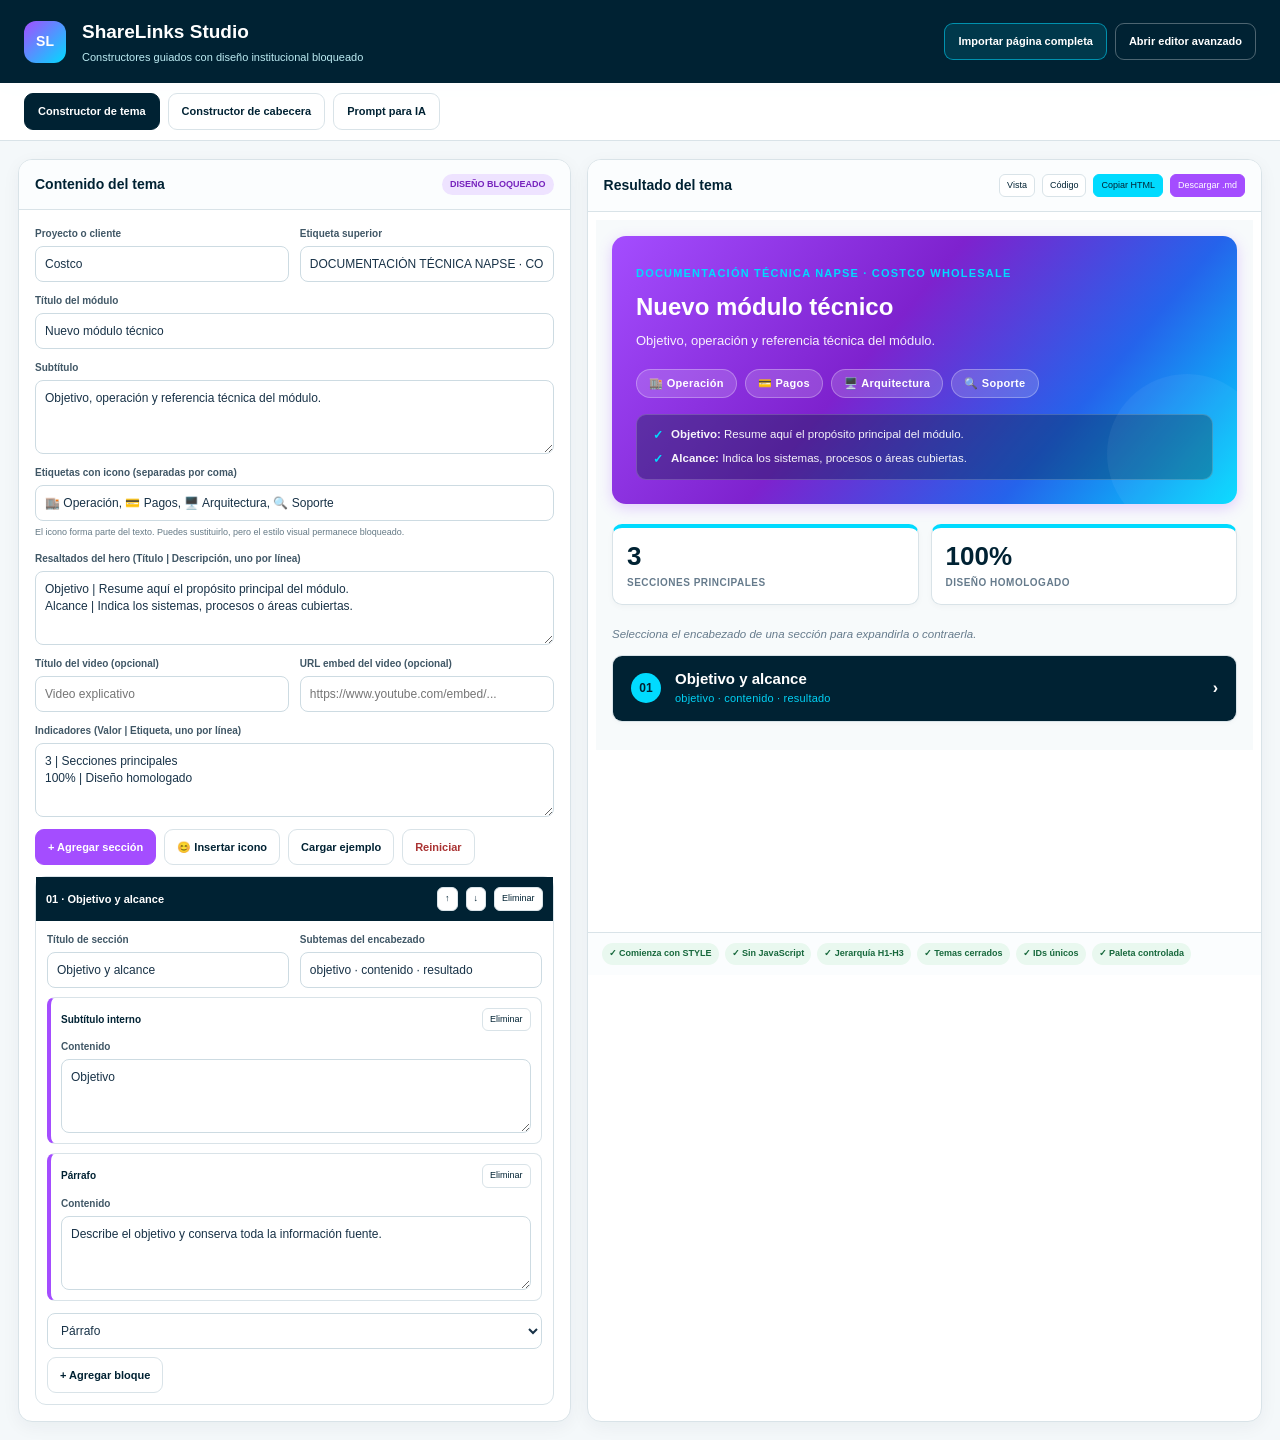
==== commit e48d2f68: "Mejorar prompts y visor de codigo" ====
--- a/docs/constructor.html
+++ b/docs/constructor.html
@@ -9,6 +9,7 @@
 </style>
 <style>.image-control{display:flex;align-items:center;gap:9px;min-height:48px;margin-top:7px;padding:8px;border:1px solid var(--line);border-radius:9px;background:#fbfdfe;color:var(--muted);font-size:9px}.image-control img{width:72px;height:44px;flex:none;object-fit:contain;border:1px solid var(--line);border-radius:6px;background:#fff}.image-control span{flex:1;overflow:hidden;text-overflow:ellipsis;white-space:nowrap}.icon-dialog[hidden]{display:none}.icon-dialog{position:fixed;inset:0;z-index:50;display:grid;place-items:center;padding:20px;background:rgba(0,34,51,.58)}.icon-card{width:min(560px,100%);overflow:hidden;border:1px solid var(--line);border-radius:14px;background:#fff;box-shadow:0 20px 55px rgba(0,34,51,.28)}.icon-head{display:flex;align-items:center;gap:12px;padding:13px 16px;background:var(--navy);color:#fff}.icon-head strong{flex:1}.icon-head button{border-color:rgba(255,255,255,.3);background:transparent;color:#fff}.icon-help{margin:0;padding:12px 16px 0;color:var(--muted);font-size:10px}.icon-grid{display:grid;grid-template-columns:repeat(8,1fr);gap:8px;padding:14px 16px 18px}.icon-option{display:grid;min-height:44px;place-items:center;border:1px solid var(--line);border-radius:9px;background:#fff;cursor:pointer;font-size:21px}.icon-option:hover,.icon-option:focus{border-color:var(--purple);background:#f4effa;outline:none}@media(max-width:560px){.icon-grid{grid-template-columns:repeat(6,1fr)}}</style>
 <style>.top-actions{display:flex;align-items:center;justify-content:flex-end;gap:8px;flex-wrap:wrap}.top-actions .editor-link{display:inline-flex;align-items:center;justify-content:center;background:transparent;cursor:pointer}.top-actions .import-page{border-color:rgba(0,219,255,.55);background:rgba(0,219,255,.12)}.top-import-status{max-width:220px;color:#bcecf3;font-size:9px;text-align:right}@media(max-width:700px){.top-actions a.editor-link,.top-import-status{display:none}.top-actions button.editor-link{display:inline-flex}.top-actions .editor-link{padding:8px 10px;font-size:9px}}</style>
+<style>.preview-tools{align-items:center;flex-wrap:wrap}.mini.tool-copy{border-color:var(--cyan);background:var(--cyan);color:var(--navy)}.mini.tool-download{border-color:var(--purple);background:var(--purple);color:#fff}.source{padding:18px;tab-size:2;white-space:pre;overflow:auto}.prompt-tools{display:flex;gap:7px}.prompt-tools .active{border-color:var(--navy);background:var(--navy);color:#fff}@media(max-width:700px){.panel-head{align-items:flex-start;flex-wrap:wrap}.panel-head h2{min-width:100%}.preview-tools{width:100%}}</style>
 </head>
 <body>
 <header class="top"><div class="logo">SL</div><div class="top-copy"><h1>ShareLinks Studio</h1><p>Constructores guiados con diseño institucional bloqueado</p></div><div class="top-actions"><span class="top-import-status" id="import-result" hidden></span><input id="theme-file" type="file" accept=".md,.txt,.html,.htm,text/markdown,text/plain,text/html" hidden><button class="editor-link import-page" id="page-import-button" type="button">Importar página completa</button><a class="editor-link" href="editor.html">Abrir editor avanzado</a></div></header>
@@ -19,7 +20,7 @@
 Alcance | Indica los sistemas, procesos o áreas cubiertas.</textarea></div><div class="field"><label>Título del video (opcional)</label><input id="theme-video-title" placeholder="Video explicativo"></div><div class="field"><label>URL embed del video (opcional)</label><input id="theme-video-url" placeholder="https://www.youtube.com/embed/..."></div><div class="field full"><label>Indicadores (Valor | Etiqueta, uno por línea)</label><textarea id="theme-stats">3 | Secciones principales
 100% | Diseño homologado</textarea></div></div>
 <div class="actions"><button class="btn primary" id="add-section">+ Agregar sección</button><button class="btn" id="theme-icon-picker" type="button">😊 Insertar icono</button><button class="btn" id="theme-example">Cargar ejemplo</button><button class="btn danger" id="theme-reset">Reiniciar</button></div><div id="sections"></div>
-</div></div><div class="panel"><div class="panel-head"><h2>Resultado del tema</h2><div class="preview-tools"><button class="mini active" data-theme-mode="preview">Vista</button><button class="mini" data-theme-mode="source">Código</button></div></div><iframe class="preview output-mode active" id="theme-preview" title="Vista previa del tema"></iframe><textarea class="source output-mode" id="theme-output" readonly></textarea><div class="audit" id="theme-audit"></div><div class="actions" style="padding:0 14px 14px"><button class="btn cyan" id="theme-copy">Copiar HTML</button><button class="btn primary" id="theme-download">Descargar .md</button></div></div></div></section>
+</div></div><div class="panel"><div class="panel-head"><h2>Resultado del tema</h2><div class="preview-tools"><button class="mini active" data-theme-mode="preview">Vista</button><button class="mini" data-theme-mode="source">Código</button><button class="mini tool-copy" id="theme-copy">Copiar HTML</button><button class="mini tool-download" id="theme-download">Descargar .md</button></div></div><iframe class="preview output-mode active" id="theme-preview" title="Vista previa del tema"></iframe><textarea class="source output-mode" id="theme-output" readonly wrap="off" spellcheck="false"></textarea><div class="audit" id="theme-audit"></div></div></div></section>
 
 <section class="view" id="view-cabecera"><div class="builder"><div class="panel"><div class="panel-head"><h2>Cabecera del cliente</h2><span class="badge">DISEÑO BLOQUEADO</span></div><div class="panel-body"><div class="form-grid"><div class="field"><label>Cliente</label><input id="header-client" value="Costco"></div><div class="field"><label>Descriptor</label><input id="header-eyebrow" value="CLIENTE · DOCUMENTACIÓN TÉCNICA NAPSE"></div><div class="field full"><label>Descripción principal</label><textarea id="header-subtitle">Centro de documentación para la operación, arquitectura, integraciones y soluciones del cliente.</textarea></div><div class="field full"><label>Etiquetas (separadas por coma)</label><input id="header-tags" value="Punto de venta, VTOL, Movilidad, Integraciones"></div><div class="field full"><label>Logo o imagen del cliente</label><input id="header-image" type="file" accept="image/png,image/jpeg,image/webp"><small>Se optimiza e incrusta dentro del HTML. No dependerá de rutas locales ni servidores externos.</small><div class="image-control"><img id="header-image-preview" alt="Vista previa del logo" hidden><span id="header-image-name">Sin imagen seleccionada</span><button class="mini" id="header-image-remove" type="button" disabled>Quitar imagen</button></div></div><div class="field full"><label>Texto alternativo de la imagen</label><input id="header-image-alt" value="Logo del cliente" maxlength="160"></div><div class="field full"><label>Contexto</label><textarea id="header-context">Describe aquí la relación con el cliente, el alcance de las soluciones y el propósito de esta página.</textarea></div><div class="field full"><label>Nota histórica o cierre del contexto</label><textarea id="header-history">Agrega aquí un dato histórico, evolución de la relación o contexto complementario.</textarea></div><div class="field full"><label>Soluciones destacadas (Título | Descripción)</label><textarea id="header-relations">Pagos | Procesamiento centralizado y seguro.
 Movilidad | Herramientas para agilizar la operación.
@@ -29,9 +30,9 @@
 Proyectos | Alcance, calidad y entrega | #proyectos</textarea></div><div class="field full"><label>Índice (Módulo | id | Subtema &gt; id; Subtema &gt; id)</label><textarea id="header-index">Visión general | vision-general | Objetivo > objetivo; Modelo de negocio > modelo-negocio
 Operación diaria | operacion-diaria | Apertura > apertura; Cierre > cierre
 Arquitectura y reglas | arquitectura | Componentes > componentes; Integraciones > integraciones
-Glosario técnico | glosario | Términos > terminos</textarea><small>Cada línea crea una tarjeta de módulo. Los subtemas son opcionales y se separan con punto y coma.</small></div></div><div class="actions"><button class="btn" id="header-icon-picker" type="button">😊 Insertar icono</button><button class="btn" id="header-example">Cargar ejemplo Costco</button><button class="btn danger" id="header-reset">Reiniciar</button></div></div></div><div class="panel"><div class="panel-head"><h2>Resultado de la cabecera</h2><div class="preview-tools"><button class="mini active" data-header-mode="preview">Vista</button><button class="mini" data-header-mode="source">Código</button></div></div><iframe class="preview output-mode active" id="header-preview" title="Vista previa de cabecera"></iframe><textarea class="source output-mode" id="header-output" readonly></textarea><div class="audit" id="header-audit"></div><div class="actions" style="padding:0 14px 14px"><button class="btn cyan" id="header-copy">Copiar HTML</button><button class="btn primary" id="header-download">Descargar .md</button></div></div></div></section>
-
-<section class="view" id="view-prompt"><div class="panel doc"><div class="panel-head"><h2>Prompt reutilizable para IA</h2><span class="badge">SIN RUTAS PERSONALES</span></div><div class="panel-body"><p class="hint">Este prompt exige la misma plantilla que los constructores y puede compartirse con cualquier compañero.</p><textarea id="prompt-output" class="prompt-area" readonly></textarea><div class="actions"><button class="btn cyan" id="prompt-copy">Copiar prompt</button><button class="btn primary" id="prompt-download">Descargar prompt</button></div></div></div></section>
+Glosario técnico | glosario | Términos > terminos</textarea><small>Cada línea crea una tarjeta de módulo. Los subtemas son opcionales y se separan con punto y coma.</small></div></div><div class="actions"><button class="btn" id="header-icon-picker" type="button">😊 Insertar icono</button><button class="btn" id="header-example">Cargar ejemplo Costco</button><button class="btn danger" id="header-reset">Reiniciar</button></div></div></div><div class="panel"><div class="panel-head"><h2>Resultado de la cabecera</h2><div class="preview-tools"><button class="mini active" data-header-mode="preview">Vista</button><button class="mini" data-header-mode="source">Código</button><button class="mini tool-copy" id="header-copy">Copiar HTML</button><button class="mini tool-download" id="header-download">Descargar .md</button></div></div><iframe class="preview output-mode active" id="header-preview" title="Vista previa de cabecera"></iframe><textarea class="source output-mode" id="header-output" readonly wrap="off" spellcheck="false"></textarea><div class="audit" id="header-audit"></div></div></div></section>
+
+<section class="view" id="view-prompt"><div class="panel doc"><div class="panel-head"><h2>Prompts reutilizables para IA</h2><div class="prompt-tools"><button class="mini active" data-prompt-mode="markdown">Preparar Markdown</button><button class="mini" data-prompt-mode="html">Generar HTML</button></div><span class="badge">SIN RUTAS PERSONALES</span></div><div class="panel-body"><p class="hint" id="prompt-help">Prepara varios temas independientes en un Markdown que el constructor puede importar sin inflar el índice.</p><textarea id="prompt-output" class="prompt-area" readonly></textarea><div class="actions"><button class="btn cyan" id="prompt-copy">Copiar prompt</button><button class="btn primary" id="prompt-download">Descargar prompt</button></div></div></div></section>
 
 </main><div class="icon-dialog" id="icon-dialog" hidden><div class="icon-card" role="dialog" aria-modal="true" aria-labelledby="icon-dialog-title"><div class="icon-head"><strong id="icon-dialog-title">Insertar icono</strong><button class="mini" id="icon-close" type="button">Cerrar</button></div><p class="icon-help">Selecciona primero un campo de texto y después el icono. Se insertará justo donde esté el cursor.</p><div class="icon-grid" id="icon-grid"></div></div></div><div class="status" id="status"></div>
 <script>
@@ -41,6 +42,9 @@
 const safeHref=v=>{const value=String(v||"#").trim();return /^(?:https?:\/\/|#|\/)/i.test(value)?esc(value):"#"};
 const safeMediaUrl=v=>{const value=String(v||"").trim();return /^https:\/\//i.test(value)?esc(value):""};
 const lines=v=>String(v||"").split(/\r?\n/).map(x=>x.trim()).filter(Boolean),parts=v=>lines(v).map(x=>x.split("|").map(y=>y.trim()));
+const rawOutput={theme:"",header:""};
+function formatCssSource(css){let level=0,quote="",paren=0,line="",result=[];const flush=()=>{const value=line.trim();if(value)result.push("  ".repeat(level)+value);line=""};for(let i=0;i<css.length;i++){const char=css[i],previous=css[i-1];if(quote){line+=char;if(char===quote&&previous!=="\\")quote="";continue}if(char==='"'||char==="'"){quote=char;line+=char;continue}if(char==="("){paren++;line+=char;continue}if(char===")"){paren=Math.max(0,paren-1);line+=char;continue}if(!paren&&char==="{"){line+=" {";flush();level++;continue}if(!paren&&char==="}"){flush();level=Math.max(0,level-1);result.push("  ".repeat(level)+"}");continue}if(!paren&&char===";"){line+=";";flush();continue}line+=char}flush();return result.join("\n")}
+function formatHtmlSource(html){const styles=[];const body=String(html||"").replace(/<style>([\s\S]*?)<\/style>/gi,(_,css)=>(styles.push(`<style>\n${formatCssSource(css)}\n</style>`),""));const tokens=body.replace(/>\s*</g,"><").match(/<[^>]+>|[^<]+/g)||[],voidTag=/^<(?:area|base|br|col|embed|hr|img|input|link|meta|param|source|track|wbr)\b/i;let level=0;const formatted=[];tokens.forEach(token=>{const value=token.trim();if(!value)return;if(/^<\//.test(value))level=Math.max(0,level-1);formatted.push("  ".repeat(level)+value);if(/^<[^!/][^>]*>$/.test(value)&&!/^<\//.test(value)&&!voidTag.test(value)&&!/\/\s*>$/.test(value))level++});return[...styles,formatted.join("\n")].filter(Boolean).join("\n\n")}
 const toast=m=>{const e=$("#status");e.textContent=m;e.classList.add("show");clearTimeout(toast.t);toast.t=setTimeout(()=>e.classList.remove("show"),2200)};
 const iconChoices=["🏬","💳","🏷️","📊","🖥️","⚙️","🔍","📖","🧾","📋","📦","🚚","📱","🌐","🧩","🛠️","🔄","🔐","🌅","✅","⚠️","💡","🎯","📌"];
 let iconTarget=null;
@@ -75,7 +79,7 @@
 function buildTheme(){const client=$("#theme-client").value,title=$("#theme-title").value,root=slug(client)+"-"+slug(title)+"-guide",sel="#"+root,main=slug(title),tags=$("#theme-tags").value.split(",").map(x=>x.trim()).filter(Boolean),highlights=parts($("#theme-highlights").value),stats=parts($("#theme-stats").value),videoUrl=safeMediaUrl($("#theme-video-url").value),videoTitle=$("#theme-video-title").value.trim()||"Video explicativo";const hero=`<div class="hero"><div class="eyebrow">${esc($("#theme-eyebrow").value)}</div><h1 id="${main}-main-title">${esc(title)}</h1><p class="lead">${esc($("#theme-subtitle").value)}</p>${tags.length?`<div class="hero-tags">${tags.map(x=>`<span class="hero-tag">${esc(x)}</span>`).join("")}</div>`:""}${highlights.length?`<div class="hero-highlights">${highlights.map(x=>`<div class="hero-highlight-item"><span class="hero-highlight-icon">✓</span><span><strong>${esc(x[0])}:</strong>${x[1]?` ${inline(x.slice(1).join(" | "))}`:""}</span></div>`).join("")}</div>`:""}</div>`;const video=videoUrl?`<div class="video-card"><div class="video-head"><span class="video-icon">▶</span><span>${esc(videoTitle)}</span></div><div class="video-frame"><iframe src="${videoUrl}" title="${esc(videoTitle)}" allow="accelerometer; autoplay; clipboard-write; encrypted-media; gyroscope; picture-in-picture" allowfullscreen></iframe></div></div>`:"";return css(sel)+`<div id="${root}"><div class="intro-grid${video?"":" single"}">${hero}${video}</div>${stats.length?`<div class="summary-cards">${stats.map(x=>`<div class="card"><div class="card-value">${esc(x[0])}</div><div class="card-label">${esc(x.slice(1).join(" | "))}</div></div>`).join("")}</div>`:""}<p class="hint">Selecciona el encabezado de una sección para expandirla o contraerla.</p>${theme.sections.map((s,i)=>{const id=themeSectionId(client,s,i);return`<details class="section" id="${id}"><summary><span class="section-number">${String(i+1).padStart(2,"0")}</span><span class="section-header-text"><h2 class="section-title" id="${id}-title">${esc(s.title)}</h2><span class="section-subtitle">${esc(s.subtitle)}</span></span><span class="section-arrow">›</span></summary><div class="section-body">${s.blocks.map((b,j)=>blockHtml(b,id,j)).join("")}</div></details>`}).join("")}</div>`}
 function audit(html){const result=[];result.push([/^\s*<style>/i.test(html),"Comienza con STYLE"]);result.push([!/<script\b/i.test(html),"Sin JavaScript"]);result.push([!/<h[4-6]\b/i.test(html),"Jerarquía H1-H3"]);result.push([!/<details[^>]*class="section"[^>]*\sopen/i.test(html),"Temas cerrados"]);const ids=[...html.matchAll(/\bid="([^"]+)"/gi)].map(x=>x[1]);result.push([new Set(ids).size===ids.length,"IDs únicos"]);const colors=[...html.matchAll(/#[0-9a-f]{6}/gi)].map(x=>x[0].toLowerCase());result.push([colors.every(x=>palette.map(y=>y.toLowerCase()).includes(x)),"Paleta controlada"]);return result}
 function showAudit(id,html){$(id).innerHTML=audit(html).map(([ok,t])=>`<span class="check ${ok?"":"bad"}">${ok?"✓":"!"} ${t}</span>`).join("")}
-function renderTheme(){const html=preservedImport.theme||buildTheme();$("#theme-output").value=html;$("#theme-preview").srcdoc=`<!doctype html><meta charset="utf-8">${html}`;showAudit("#theme-audit",html);localStorage.setItem("sl-theme",JSON.stringify({fields:themeFields(),sections:theme.sections}))}
+function renderTheme(){const html=preservedImport.theme||buildTheme();rawOutput.theme=html;$("#theme-output").value=formatHtmlSource(html);$("#theme-preview").srcdoc=`<!doctype html><meta charset="utf-8">${html}`;showAudit("#theme-audit",html);localStorage.setItem("sl-theme",JSON.stringify({fields:themeFields(),sections:theme.sections}))}
 function themeFields(){return["theme-client","theme-eyebrow","theme-title","theme-subtitle","theme-tags","theme-highlights","theme-video-title","theme-video-url","theme-stats"].reduce((a,id)=>(a[id]=$("#"+id).value,a),{})}
 function parseMarkdown(text){const raw=text.replace(/<!--[^]*?-->/g,"").split(/\r?\n/),title=(raw.find(x=>/^#\s+/.test(x))||"# Tema importado").replace(/^#\s+/,"").trim(),sections=[];let current=null,buffer=[],list=[];const flush=()=>{if(!current)return;if(buffer.length){current.blocks.push(newBlock("paragraph",buffer.join("\n").trim()));buffer=[]}if(list.length){current.blocks.push(newBlock("list",list.join("\n")));list=[]}};for(let i=0;i<raw.length;i++){const line=raw[i].trim();if(/^##\s+/.test(line)){flush();current=newSection(line.replace(/^##\s+/,""));current.blocks=[];sections.push(current);continue}if(/^#{3,}\s+/.test(line)&&current){flush();current.blocks.push(newBlock("subtitle",line.replace(/^#{3,}\s+/,"")));continue}if(!current)continue;if(/^\|.*\|$/.test(line)&&i+1<raw.length&&/^\|?\s*:?-+/.test(raw[i+1].trim())){flush();const headers=line.split("|").map(x=>x.trim()).filter(Boolean);i+=2;const rows=[];while(i<raw.length&&/^\|.*\|$/.test(raw[i].trim())){rows.push(raw[i].split("|").map(x=>x.trim()).filter(Boolean).join(" | "));i++}i--;const b=newBlock("table",rows.join("\n"));b.extra=headers.join(" | ");current.blocks.push(b);continue}if(/^[-*]\s+/.test(line)){if(buffer.length)flush();list.push(line);continue}if(!line){flush();continue}if(!/^- (URL|Exportado):/i.test(line)&&line!=="---"&&!/Sin contenido tecnico exportable/i.test(line))buffer.push(line)}flush();return{title,sections:sections.filter(s=>s.blocks.length)}}
 function parseHtml(text){
@@ -90,8 +94,10 @@
 function cleanField(value){return String(value||"").replace(/[|\r\n]+/g," ").replace(/\b(Objetivo|Alcance|Nota|Importante):(?=\S)/gi,"$1: ").replace(/\s+/g," ").trim()}
 function sectionDescription(section){return cleanField(section.blocks.find(block=>["paragraph","list","note","key"].includes(block.type))?.value||"")}
 function themeIndexValue(client,sections){return sections.map((section,index)=>{const id=themeSectionId(client,section,index),subtopics=section.blocks.map((block,blockIndex)=>block.type==="subtitle"?`${cleanField(block.value)} > ${id}-sub-${blockIndex+1}`:"").filter(Boolean);return`${cleanField(section.title)} | ${id}${subtopics.length?` | ${subtopics.join("; ")}`:""}`}).join("\n")}
-function importedIndexValue(headerRoot){return[...(headerRoot?.querySelectorAll(".index-module")||[])].map(module=>{const titleLink=module.querySelector(".index-module-title"),title=cleanField(titleLink?.textContent).replace(/^\d+\s*[·.:-]\s*/,""),target=(titleLink?.getAttribute("href")||"").replace(/^#/,""),children=[...module.querySelectorAll(".index-links a")].map(link=>`${cleanField(link.textContent)} > ${(link.getAttribute("href")||"").replace(/^#/,"")}`);return title?`${title} | ${target||slug(title)}${children.length?` | ${children.join("; ")}`:""}`:""}).filter(Boolean).join("\n")}
-function extractDesignedComponents(text){const d=new DOMParser().parseFromString(text,"text/html"),styles=[...d.querySelectorAll("style")],componentHtml=root=>{if(!root?.id)return"";const selector="#"+root.id,scoped=styles.filter(style=>style.textContent.includes(selector));return scoped.map(style=>style.outerHTML).join("")+root.outerHTML},headerRoot=d.querySelector('[id$="-account-header"]'),guides=[...d.querySelectorAll('[id$="-guide"]')].filter(root=>root.querySelector("h1,.hero,details.section"));return{header:componentHtml(headerRoot),theme:guides.map(componentHtml).filter(Boolean).join("\n"),guideCount:guides.length}}
+function importedGuides(d){return[...d.querySelectorAll('[id$="-guide"]')].filter(root=>root.querySelector("h1,.hero,details.section")).map(root=>({id:root.id,title:cleanField(root.querySelector(".hero h1,h1")?.textContent)||root.id,sections:[...root.querySelectorAll("details.section[id]")].map(section=>({id:section.id,title:cleanField(section.querySelector(".section-title,h2")?.textContent)||section.id}))}))}
+function syncImportedIndex(headerRoot,guides){if(!headerRoot)return;const sourceGuides=guides||importedGuides(headerRoot.ownerDocument);if(!sourceGuides.length)return;[...headerRoot.querySelectorAll(".index-module")].forEach((module,moduleIndex)=>{const guide=sourceGuides[moduleIndex];if(!guide)return;const titleLink=module.querySelector(".index-module-title");if(titleLink)titleLink.setAttribute("href","#"+guide.id);[...module.querySelectorAll(".index-links a")].forEach((link,linkIndex)=>{const section=guide.sections[linkIndex];if(section)link.setAttribute("href","#"+section.id)})})}
+function importedIndexValue(headerRoot){syncImportedIndex(headerRoot);return[...(headerRoot?.querySelectorAll(".index-module")||[])].map(module=>{const titleLink=module.querySelector(".index-module-title"),title=cleanField(titleLink?.textContent).replace(/^\d+\s*[·.:-]\s*/,""),target=(titleLink?.getAttribute("href")||"").replace(/^#/,""),children=[...module.querySelectorAll(".index-links a")].map(link=>`${cleanField(link.textContent)} > ${(link.getAttribute("href")||"").replace(/^#/,"")}`);return title?`${title} | ${target||slug(title)}${children.length?` | ${children.join("; ")}`:""}`:""}).filter(Boolean).join("\n")}
+function extractDesignedComponents(text){const d=new DOMParser().parseFromString(text,"text/html"),styles=[...d.querySelectorAll("style")],componentHtml=root=>{if(!root?.id)return"";const selector="#"+root.id,scoped=styles.filter(style=>style.textContent.includes(selector));return scoped.map(style=>style.outerHTML).join("")+root.outerHTML},headerRoot=d.querySelector('[id$="-account-header"]'),guides=[...d.querySelectorAll('[id$="-guide"]')].filter(root=>root.querySelector("h1,.hero,details.section"));syncImportedIndex(headerRoot,importedGuides(d));return{header:componentHtml(headerRoot),theme:guides.map(componentHtml).filter(Boolean).join("\n"),guideCount:guides.length}}
 function importedClient(d,headerRoot){const explicit=headerRoot?.querySelector(".hero-title,.client-mark")?.textContent.trim(),manual=[...d.querySelectorAll("nav a")].map(a=>a.textContent.trim()).find(value=>/\s+-\s+(?:manual|manuales|referencia|instalación|proyectos|otros|base)\b/i.test(value));return explicit||manual?.split(/\s+-\s+/)[0]||$("#theme-client").value||$("#header-client").value||"Cliente"}
 function populateHeaderFromImport(text,parsed){const d=new DOMParser().parseFromString(text,"text/html"),headerRoot=d.querySelector('[id$="-account-header"]'),client=importedClient(d,headerRoot),intro=parsed.sections.find(section=>section.title==="Introducción"),introText=intro?.blocks.filter(block=>["paragraph","list","note","key"].includes(block.type)).map(block=>cleanField(block.value)).filter(Boolean).join("\n\n")||parsed.subtitle||"",sections=theme.sections,existingTags=[...(headerRoot?.querySelectorAll(".tags .tag")||[])].map(x=>x.textContent.trim()),existingRelations=[...(headerRoot?.querySelectorAll(".relation")||[])].map(x=>`${cleanField(x.querySelector(".relation-title")?.textContent)} | ${cleanField(x.querySelector(".relation-text")?.textContent)}`),existingLinks=[...(headerRoot?.querySelectorAll(".doc-link")||[])].map(x=>`${cleanField(x.querySelector(".doc-title")?.textContent)} | ${cleanField(x.querySelector(".doc-desc")?.textContent)} | ${x.getAttribute("href")||"#"}`),existingIndex=importedIndexValue(headerRoot),contextParagraphs=[...(headerRoot?.querySelectorAll(".context-card > p")||[])],autoTags=sections.slice(0,4).map(section=>cleanField(section.title)),described=sections.filter(section=>sectionDescription(section)),autoRelations=described.slice(0,3).map(section=>`${cleanField(section.title)} | ${sectionDescription(section)}`),autoLinks=sections.slice(0,6).map((section,index)=>`${cleanField(section.title)} | ${sectionDescription(section)} | #${themeSectionId(client,section,index)}`),image=headerRoot?.querySelector(".brand-image"),set=(id,value)=>{$("#"+id).value=value||""};set("header-client",client);set("header-eyebrow",headerRoot?.querySelector(".eyebrow")?.textContent.trim()||"CLIENTE · DOCUMENTACIÓN TÉCNICA NAPSE");set("header-subtitle",headerRoot?.querySelector(".hero-lead")?.textContent.trim()||parsed.subtitle||`Documentación técnica de ${parsed.title}.`);set("header-tags",(existingTags.length?existingTags:autoTags).join(", "));set("header-image-alt",image?.getAttribute("alt")||`Logo de ${client}`);set("header-context",contextParagraphs.find(p=>!p.classList.contains("history"))?.textContent.trim()||introText||parsed.subtitle||"");set("header-history",headerRoot?.querySelector(".history")?.textContent.trim()||"");set("header-relations",(existingRelations.length?existingRelations:autoRelations).join("\n"));set("header-links",(existingLinks.length?existingLinks:autoLinks).join("\n"));set("header-index",existingIndex||themeIndexValue(client,sections));const imageData=image?.getAttribute("src")||"";if(/^data:image\/(?:webp|png);base64,/i.test(imageData))headerImage={data:imageData,name:"Imagen importada"};updateHeaderImageControl();renderHeader();return existingIndex?existingIndex.split("\n").length:sections.length}
 function headerCss(root){return`<style>${root},${root} *{box-sizing:border-box}${root}{--navy:#002233;--cyan:#00DBFF;--purple:#A44DFF;--white:#ffffff;--ink:#183247;--muted:#627482;--line:#d9e3e8;--ice:#eef6f8;width:100%;max-width:100%;margin:0;padding:16px;overflow-x:hidden;color:var(--ink);font-family:Verdana,Geneva,sans-serif;line-height:1.5}${root} .hero{position:relative;display:grid;grid-template-columns:minmax(0,1.35fr) minmax(300px,.65fr);min-height:280px;overflow:hidden;border-radius:20px;background:linear-gradient(130deg,#A44DFF 0%,#7e22ce 42%,#2563eb 72%,#00DBFF 100%);box-shadow:0 14px 34px rgba(0,34,51,.14)}${root} .hero:before,${root} .hero:after{content:"";position:absolute;border:1px solid rgba(255,255,255,.18);border-radius:50%}${root} .hero:before{width:320px;height:320px;right:-130px;top:-175px}${root} .hero:after{width:220px;height:220px;right:22%;bottom:-175px}${root} .hero-copy{position:relative;z-index:1;display:flex;flex-direction:column;justify-content:center;padding:38px 44px;color:var(--white)}${root} .eyebrow{display:flex;align-items:center;gap:10px;margin:0 0 14px;color:var(--white);font-size:11px;font-weight:bold;letter-spacing:1.3px;text-transform:uppercase}${root} .eyebrow-dot{width:9px;height:9px;border-radius:50%;background:var(--cyan);box-shadow:0 0 0 5px rgba(0,219,255,.16)}${root} .hero-title{margin:0;color:var(--white);font-size:46px;font-weight:bold;line-height:1.05;letter-spacing:-1.5px}${root} .hero-lead{max-width:720px;margin:14px 0 0;color:rgba(255,255,255,.92);font-size:15px;line-height:1.55}${root} .tags{display:flex;flex-wrap:wrap;gap:8px;margin-top:21px}${root} .tag{padding:7px 12px;border:1px solid rgba(255,255,255,.28);border-radius:999px;background:rgba(0,34,51,.18);color:var(--white);font-size:10.5px;font-weight:bold;letter-spacing:.3px}${root} .brand-zone{position:relative;z-index:1;display:flex;align-items:center;justify-content:center;padding:28px}${root} .brand-card{display:flex;width:100%;max-width:390px;min-height:180px;align-items:center;justify-content:center;padding:30px 22px 25px;border:1px solid rgba(255,255,255,.35);border-radius:18px;background:rgba(255,255,255,.95);box-shadow:0 16px 30px rgba(0,34,51,.15);text-align:center;transform:rotate(-1deg)}${root} .brand-image{display:block;width:100%;max-width:350px;max-height:190px;object-fit:contain}${root} .client-mark{color:var(--navy);font-size:38px;font-weight:bold}${root} .account-grid{display:grid;grid-template-columns:minmax(0,1.15fr) minmax(380px,.85fr);gap:16px;margin-top:18px}${root} .context-card,${root} .directory{border:1px solid var(--line);border-radius:16px;background:var(--white);box-shadow:0 7px 20px rgba(0,34,51,.05)}${root} .context-card{padding:24px 26px}${root} .section-label{display:flex;align-items:center;gap:10px;margin:0 0 13px;color:var(--navy);font-size:17px;font-weight:bold}${root} .label-icon{display:inline-flex;width:32px;height:32px;flex:none;align-items:center;justify-content:center;border-radius:9px;background:#f1e7ff;color:var(--purple);font-size:14px}${root} .context-card>p{margin:0;color:#364e5f;font-size:12.5px;line-height:1.65}${root} .relation-grid{display:grid;grid-template-columns:repeat(3,minmax(0,1fr));gap:10px;margin:18px 0 14px}${root} .relation{padding:13px;border:1px solid var(--line);border-left:4px solid var(--purple);border-radius:9px;background:var(--white)}${root} .relation:nth-child(2){border-left-color:var(--cyan)}${root} .relation:nth-child(3n){border-left-color:var(--navy)}${root} .relation-title{margin-bottom:5px;color:var(--navy);font-size:11.5px;font-weight:bold}${root} .relation-text{color:#526775;font-size:10.5px;line-height:1.5}${root} .history{padding:11px 14px!important;border-left:4px solid var(--cyan);border-radius:0 8px 8px 0;background:var(--ice);color:#425b6b!important;font-size:11px!important}${root} .directory{overflow:hidden}${root} .directory-head{padding:20px 22px 15px;background:var(--navy);color:var(--white)}${root} .directory-head .section-label{margin:0 0 5px;color:var(--white)}${root} .directory-head .label-icon{background:var(--cyan);color:var(--navy)}${root} .directory-head p{margin:0;color:#bfeef5;font-size:10.5px;line-height:1.5}${root} .link-grid{display:grid;grid-template-columns:repeat(2,minmax(0,1fr));gap:9px;padding:16px}${root} .doc-link{position:relative;min-height:84px;padding:12px 11px 11px 39px;border:1px solid var(--line);border-radius:10px;background:var(--white);color:inherit;text-decoration:none;transition:transform .16s ease,border-color .16s ease,box-shadow .16s ease}${root} .doc-link:hover{transform:translateY(-2px);border-color:var(--purple);box-shadow:0 7px 16px rgba(164,77,255,.11)}${root} .doc-num{position:absolute;top:12px;left:11px;display:flex;width:21px;height:21px;align-items:center;justify-content:center;border-radius:50%;background:#f1e7ff;color:var(--purple);font-size:8.5px;font-weight:bold}${root} .doc-title{color:var(--navy);font-size:11px;font-weight:bold;line-height:1.35}${root} .doc-desc{margin-top:4px;color:#687b87;font-size:9px;line-height:1.4}${root} .content-index{margin-top:18px;overflow:hidden;border:1px solid var(--line);border-radius:16px;background:var(--white);box-shadow:0 7px 20px rgba(0,34,51,.05)}${root} .content-index>summary{display:flex;align-items:center;gap:12px;padding:16px 22px;cursor:pointer;list-style:none;background:var(--navy);color:var(--white);user-select:none}${root} .content-index>summary::-webkit-details-marker{display:none}${root} .index-icon{display:inline-flex;width:30px;height:30px;flex:none;align-items:center;justify-content:center;border-radius:9px;background:var(--cyan);color:var(--navy);font-size:14px;font-weight:bold}${root} .index-heading{display:flex;flex:1;flex-direction:column}${root} .index-title{color:var(--white);font-size:15px;font-weight:bold}${root} .index-subtitle{color:var(--cyan);font-size:9.5px;font-weight:normal;letter-spacing:.2px}${root} .index-arrow{color:var(--white);font-size:18px;transition:transform .2s ease}${root} .content-index[open] .index-arrow{transform:rotate(90deg)}${root} .index-grid{display:grid;grid-template-columns:repeat(3,minmax(0,1fr));gap:11px;padding:16px}${root} .index-module{padding:14px;border:1px solid var(--line);border-top:4px solid var(--purple);border-radius:10px;background:var(--white)}${root} .index-module:nth-child(even){border-top-color:var(--cyan)}${root} .index-module-title{display:block;margin-bottom:9px;color:var(--navy);font-size:11.5px;font-weight:bold;line-height:1.4;text-decoration:none}${root} .index-module-title:hover{color:var(--purple)}${root} .index-links{display:flex;flex-direction:column;gap:5px}${root} .index-links a{position:relative;padding-left:13px;color:#526775;font-size:9.5px;line-height:1.4;text-decoration:none}${root} .index-links a:before{content:"";position:absolute;left:0;top:5px;width:5px;height:5px;border-radius:50%;background:var(--cyan)}${root} .index-links a:hover{color:var(--purple);text-decoration:underline}@media(max-width:900px){${root} .hero{grid-template-columns:1fr}${root} .brand-zone{padding:0 34px 34px}${root} .brand-card{max-width:none}${root} .account-grid{grid-template-columns:1fr}${root} .index-grid{grid-template-columns:repeat(2,minmax(0,1fr))}}@media(max-width:650px){${root}{padding:8px}${root} .hero{border-radius:15px}${root} .hero-copy{padding:30px 22px}${root} .hero-title{font-size:36px}${root} .hero-lead{font-size:13px}${root} .brand-zone{padding:0 20px 25px}${root} .relation-grid,${root} .link-grid,${root} .index-grid{grid-template-columns:1fr}${root} .context-card{padding:20px}${root} .doc-link{min-height:auto}${root} .content-index>summary{padding:14px}}</style>`}
@@ -105,9 +111,149 @@
  const accountGrid=accountCount?`<div class="account-grid"${accountCount===1?' style="grid-template-columns:1fr"':""}>${contextCard}${directory}</div>`:"";
  return headerCss(sel)+`<div id="${root}"><div class="hero"><div class="hero-copy"><div class="eyebrow"><span class="eyebrow-dot"></span>${esc($("#header-eyebrow").value)}</div><div class="hero-title">${esc(client)}</div><p class="hero-lead">${esc($("#header-subtitle").value)}</p><div class="tags">${tags.map(x=>`<span class="tag">${esc(x)}</span>`).join("")}</div></div><div class="brand-zone">${brand}</div></div>${accountGrid}<details class="content-index" open><summary><span class="index-icon">☰</span><span class="index-heading"><span class="index-title">Índice del contenido</span><span class="index-subtitle">Navegación directa por los módulos y secciones de esta página</span></span><span class="index-arrow">›</span></summary><div class="index-grid">${modules}</div></details></div>`
 }
-function renderHeader(){const html=preservedImport.header||buildHeaderWithImage();$("#header-output").value=html;$("#header-preview").srcdoc=`<!doctype html><meta charset="utf-8">${html}`;showAudit("#header-audit",html);try{localStorage.setItem("sl-header",JSON.stringify(headerFields()))}catch{toast("La cabecera se generó, pero la imagen es demasiado grande para guardarse localmente")}}
+function renderHeader(){const html=preservedImport.header||buildHeaderWithImage();rawOutput.header=html;$("#header-output").value=formatHtmlSource(html);$("#header-preview").srcdoc=`<!doctype html><meta charset="utf-8">${html}`;showAudit("#header-audit",html);try{localStorage.setItem("sl-header",JSON.stringify(headerFields()))}catch{toast("La cabecera se generó, pero la imagen es demasiado grande para guardarse localmente")}}
 function headerFields(){const fields=["header-client","header-eyebrow","header-subtitle","header-tags","header-image-alt","header-context","header-history","header-relations","header-links","header-index"].reduce((a,id)=>(a[id]=$("#"+id).value,a),{});fields._imageData=headerImage.data;fields._imageName=headerImage.name;return fields}
 const PROMPT=`ACTÚA COMO DISEÑADOR Y EDITOR TÉCNICO DE DOCUMENTACIÓN PARA SHARELINKS.\n\nENTRADA\nProyecto o cliente: [NOMBRE]\nTítulo: [TÍTULO]\nSubtítulo: [DESCRIPCIÓN]\nFuentes: [PEGAR TEXTO O ADJUNTAR ARCHIVOS]\nTipo de salida: [TEMA HTML / CABECERA DE CLIENTE]\n\nREGLAS OBLIGATORIAS\n1. Conserva toda la información fuente: no resumas ni elimines tablas, listas, rutas, comandos, ejemplos, notas, advertencias, cifras, fechas o identificadores.\n2. Genera un archivo .md cuyo contenido sea exclusivamente CSS y HTML y comience directamente con <style>.\n3. No uses JavaScript, librerías ni fuentes externas. Solo se permite una URL externa cuando la fuente proporciona explícitamente un video o enlace documental.\n4. Encapsula todo bajo un ID único derivado del proyecto; no uses reglas globales.\n5. Usa el sistema visual vigente de la página Costco: navy #002233, cyan #00DBFF, purple #A44DFF, orange #FF8900, gradiente 130deg y neutros institucionales. No inventes colores.\n6. Tipografía Verdana, Geneva, sans-serif; código Consolas, "Courier New", monospace.\n7. En temas, el hero usa padding 48px 34px 36px, eyebrow cyan, etiquetas .hero-tag con icono textual y bloque .hero-highlights con checks cyan cuando existan datos.\n8. Los indicadores usan .summary-cards; las secciones principales usan <details class="section"> cerrados; el summary lleva fondo navy, círculo cyan, H2 blanco, subtítulo cyan y flecha.\n9. Jerarquía: un H1 en el hero, H2 en cada summary y H3 class="sub-title" para subtítulos internos. No uses H4-H6.\n10. Tarjetas .feature-grid/.feature-card, pasos .step-list/.step-item, notas .note-box, ideas .purple-box, advertencias .warning-box y tablas dentro de .table-wrap.\n11. IDs únicos, sin acentos ni espacios. Cada details, H2 y H3 debe tener su propio ID.\n12. Los TH fuerzan background:#002233!important y color:#ffffff!important.\n13. Incluye responsive para 760px y 440px en temas; 900px y 650px en cabeceras.\n14. Antes de entregar valida: inicio STYLE, CSS encapsulado, cero scripts, cero H4-H6, IDs únicos, temas cerrados, paleta bloqueada y tablas homologadas.\n\nSI EL TIPO ES CABECERA\nReplica la estructura vigente: hero con punto cyan antes del descriptor; logo dentro de tarjeta blanca a la derecha; contexto con icono ◆; soluciones en tres tarjetas; directorio con icono →, numeración 01-06; e índice abierto con icono ☰, tarjetas de módulo y subenlaces. Si se proporciona imagen, incrústala como data URL con texto alternativo; nunca uses rutas locales.\n\nSI EL TIPO ES TEMA HTML\nIncluye hero, etiquetas con iconos si la fuente las proporciona, resaltados con ✓, video solo si existe URL proporcionada, indicadores solo si existen y todas las secciones en acordeones.\n\nENTREGA\nDevuelve únicamente el contenido final del archivo, empezando por <style>.`;
+const PROMPT_MARKDOWN=`Necesito generar un archivo Markdown compatible con el Constructor de ShareLinks.
+
+CATEGORÍA PRINCIPAL:
+Referencia Técnica: Guía de mensajes
+
+TEMAS INCLUIDOS:
+1. Catálogo/Guía de diagnóstico POS
+2. Catálogo/Guía de diagnóstico Bridge Core
+
+IMPORTANTE:
+Estos son 2 temas independientes de una categoría que tendrá 5 temas en total.
+No combines POS y Bridge Core en un solo tema.
+No incluyas NotebookLM.
+No inventes ni agregues los otros temas que todavía no fueron proporcionados.
+
+FUENTES:
+- [ADJUNTAR O PEGAR LA DOCUMENTACIÓN DE DIAGNÓSTICO POS]
+- [ADJUNTAR O PEGAR LA DOCUMENTACIÓN DE DIAGNÓSTICO BRIDGE CORE]
+
+OBJETIVO:
+Reorganiza toda la información de las fuentes en un único archivo Markdown importable, conservando POS y Bridge Core como dos cuerpos o módulos independientes.
+
+JERARQUÍA OBLIGATORIA:
+
+# Referencia Técnica: Guía de mensajes
+
+## Catálogo/Guía de diagnóstico POS
+
+### Objetivo y contexto
+
+**Objetivo**
+
+[Contenido]
+
+**Contexto general**
+
+[Contenido]
+
+### Datos iniciales del incidente
+
+[Contenido]
+
+### Dónde consultar la evidencia
+
+[Contenido]
+
+### Cómo analizar la evidencia
+
+[Contenido]
+
+### Aplicación en Costco
+
+[Contenido]
+
+### Consideraciones importantes
+
+[Contenido]
+
+### Idea clave
+
+[Contenido]
+
+### Glosario
+
+[Contenido]
+
+## Catálogo/Guía de diagnóstico Bridge Core
+
+### Objetivo y contexto
+
+**Objetivo**
+
+[Contenido]
+
+**Contexto general**
+
+[Contenido]
+
+### Datos iniciales del incidente
+
+[Contenido]
+
+### Dónde consultar la evidencia
+
+[Contenido]
+
+### Cómo analizar la evidencia
+
+[Contenido]
+
+### Aplicación en Costco
+
+[Contenido]
+
+### Consideraciones importantes
+
+[Contenido]
+
+### Idea clave
+
+[Contenido]
+
+### Glosario
+
+[Contenido]
+
+REGLAS DE ESTRUCTURA:
+
+1. Debe existir exactamente un encabezado de nivel 1: # Referencia Técnica: Guía de mensajes.
+2. Deben existir exactamente dos encabezados de nivel 2: uno para POS y otro para Bridge Core.
+3. El constructor utiliza los encabezados de nivel 2 para crear el índice; por lo tanto, debe mostrar solamente 2 tarjetas.
+4. Todas las divisiones internas de cada tema deben utilizar encabezados de nivel 3.
+5. Los subtítulos menores deben escribirse en negritas.
+6. No conviertas Objetivo, Contexto general, Información requerida u otros apartados menores en encabezados de nivel 2.
+7. No generes manualmente una sección llamada Índice. El constructor la creará automáticamente.
+8. No unas los nombres en un título como Guía de diagnóstico POS y Bridge Core.
+9. Conserva íntegramente párrafos, listas, tablas, rutas, nombres de archivos, mensajes, procedimientos, advertencias, términos técnicos y datos por validar.
+10. No resumas ni elimines información respaldada por las fuentes.
+11. No inventes versiones, rutas, componentes, procesos o conclusiones.
+12. Si falta información, escribe Por validar.
+13. Usa únicamente Markdown estándar. No agregues HTML, CSS, JavaScript ni bloques style.
+14. No escribas introducciones fuera del documento ni explicaciones posteriores.
+
+CONTROL FINAL:
+
+Antes de entregar, confirma internamente que:
+- Hay 1 encabezado #.
+- Hay exactamente 2 encabezados ##.
+- POS y Bridge Core permanecen separados.
+- Las secciones internas utilizan ###.
+- No aparece NotebookLM.
+- No se creó un tercer tema.
+- Ninguna tabla o lista fue eliminada.
+- El resultado está listo para importarse directamente en el Constructor de ShareLinks.
+
+ENTREGA:
+Devuelve exclusivamente el contenido Markdown final, comenzando con:
+# Referencia Técnica: Guía de mensajes`;
+let promptMode="markdown";
+function renderPrompt(){const markdown=promptMode==="markdown",value=markdown?PROMPT_MARKDOWN:PROMPT;$("#prompt-output").value=value;$("#prompt-help").textContent=markdown?"Prepara varios temas independientes en un Markdown que el constructor puede importar sin inflar el índice.":"Genera directamente el CSS y HTML restringido con el diseño institucional.";$$('[data-prompt-mode]').forEach(button=>button.classList.toggle("active",button.dataset.promptMode===promptMode))}
 function setModes(prefix,mode){$$(`[data-${prefix}-mode]`).forEach(b=>b.classList.toggle("active",b.dataset[prefix+"Mode"]===mode));const preview=$("#"+prefix+"-preview"),output=$("#"+prefix+"-output");preview.classList.toggle("active",mode==="preview");output.classList.toggle("active",mode==="source")}
 $$('.tab').forEach(b=>b.onclick=()=>{$$('.tab').forEach(x=>x.classList.toggle('active',x===b));$$('.view').forEach(v=>v.classList.toggle('active',v.id===`view-${b.dataset.view}`))});
 $("#add-section").onclick=()=>{theme.sections.push(newSection());renderEditors()};$("#theme-example").onclick=()=>{$("#theme-eyebrow").value="DOCUMENTACIÓN TÉCNICA NAPSE · COSTCO WHOLESALE";$("#theme-title").value="Visión General - Cuenta y Operaciones de Costco";$("#theme-subtitle").value="Compilación técnica integral: modelo de negocio, metodología de estudio de la cuenta y panorama operativo transaccional.";$("#theme-tags").value="🏬 Warehouse Club, 💳 Membresías Personal & Negocio, 🏷️ Kirkland Signature, 📊 4 Perspectivas de Análisis";$("#theme-highlights").value="Modelo Comercial | Selección limitada, alto volumen, rotación acelerada y cuota de membresía.\nOperación POS | Integración end-to-end entre cajas, áreas especializadas, servicios de fondo y AS400.";$("#theme-stats").value="933 | Sucursales Globales\n43 | Sucursales en México\n4 | Perspectivas de Análisis\n6 | Bloques Operativos";theme.sections=[newSection("Qué es Costco: Visión General y Modelo de Negocio"),newSection("Aprende del Cliente de tu Asignación"),newSection("Operaciones que Realiza Costco: Panorama Operativo")];theme.sections[1].blocks=[newBlock("steps","Proceso | Ubicar el paso exacto, el usuario y el resultado esperado.\nRegla | Identificar datos de entrada, condiciones, cálculos y autorizaciones.\nEvidencia | Comparar display, ticket, Journal y TLOG."),(()=>{const b=newBlock("table","POS | Punto de venta | Operación\nVTOL | Pagos | Autorización");b.extra="Componente | Función | Resultado";return b})()];renderEditors()};
@@ -120,9 +266,9 @@
 $("#header-image").onchange=async event=>{const file=event.target.files[0];if(!file)return;try{releasePreserved("header");headerImage={data:await optimizeHeaderImage(file),name:file.name};updateHeaderImageControl();renderHeader();toast("Imagen optimizada e incrustada en la cabecera")}catch(error){event.target.value="";toast(error.message||"No se pudo procesar la imagen")}};
 $("#header-image-remove").onclick=()=>{releasePreserved("header");headerImage={data:"",name:""};$("#header-image").value="";updateHeaderImageControl();renderHeader();toast("Imagen eliminada")};
 $$('[data-theme-mode]').forEach(b=>b.onclick=()=>setModes('theme',b.dataset.themeMode));$$('[data-header-mode]').forEach(b=>b.onclick=()=>setModes('header',b.dataset.headerMode));
-$("#theme-copy").onclick=()=>copy($("#theme-output").value);$("#header-copy").onclick=()=>copy($("#header-output").value);$("#theme-download").onclick=()=>download(slug($("#theme-title").value)+"_HTML.md",$("#theme-output").value);$("#header-download").onclick=()=>download(slug($("#header-client").value)+"_CABECERA.md",$("#header-output").value);
+$("#theme-copy").onclick=()=>copy(rawOutput.theme);$("#header-copy").onclick=()=>copy(rawOutput.header);$("#theme-download").onclick=()=>download(slug($("#theme-title").value)+"_HTML.md",rawOutput.theme);$("#header-download").onclick=()=>download(slug($("#header-client").value)+"_CABECERA.md",rawOutput.header);
 $("#header-example").onclick=()=>{$("#header-client").value="Costco";$("#header-eyebrow").value="CLIENTE · DOCUMENTACIÓN TÉCNICA NAPSE";$("#header-subtitle").value="Centro de documentación para la operación, arquitectura, integraciones y soluciones implementadas para Costco México.";$("#header-tags").value="Punto de venta, VTOL, Pre Scan, Bridge Mobile";$("#header-image-alt").value="Logo de Costco Wholesale";$("#header-context").value="Napse es un proveedor tecnológico clave para Costco México, apoyando en la transformación digital de puntos de venta, proveyendo el gateway de pago VTOL y soluciones de movilidad, como el sistema “Pre Scan” para agilizar el cobro en filas y procesar diversas formas de pago, optimizando la experiencia en tienda.";$("#header-history").value="Napse ha trabajado con Costco desde hace años, siendo uno de sus primeros clientes internacionales y actualizando continuamente la tecnología de pago conforme aparecen nuevas formas de consumo.";$("#header-relations").value="VTOL · Gateway de pagos | Gestiona tarjetas, pagos de servicios y billeteras digitales en un único punto, reduciendo errores humanos.\nPre Scan · Movilidad | Bridge Mobile permite escanear productos antes de llegar a caja y reducir los tiempos de espera.\nTransformación digital | Centraliza la gestión del punto de venta y ayuda a agilizar la operación de las filas.";$("#header-links").value="Manuales de usuario | Operación, interacción con POS e integraciones. | https://share.linx.com.br/display/NAPSENOLA/Costco+-+Manuales+de+Usuario\nInstalación y configuración | Documentación específica de implementación. | https://share.linx.com.br/pages/viewpage.action?pageId=647157328\nReferencia técnica | Arquitectura, parámetros e integraciones. | https://share.linx.com.br/display/NAPSENOLA/Costco+-+Referencia+Tecnica\nProyectos y PC | Alcance, diseño, calidad y entrega. | https://share.linx.com.br/pages/viewpage.action?pageId=647157331\nOtros documentos | Material histórico pendiente de clasificación. | https://share.linx.com.br/display/NAPSENOLA/Costco+-+Otros\nBase técnica | Consulta técnica complementaria de la cuenta. | https://share.linx.com.br/display/NAPSENOLA/Costco+-+Nestor+-+Base+Tecnica";$("#header-index").value="Visión General - Cuenta y Operaciones | costco-tema1-guide | Qué es Costco > que-es-costco; Aprende del cliente > aprende-del-cliente; Operaciones que realiza Costco > operaciones-costco\nUn Día en la Operación de Costco | costco-tema4-guide | El ciclo de la jornada > ciclo-jornada; Preparación antes de la apertura > preparacion-apertura; Operación durante el día > operacion-dia; Cierre de tienda > cierre-tienda\nArquitectura y Reglas de Negocio | costco-tema3-1-guide | Arquitectura del cliente > arquitectura-costco; Reglas de negocio > reglas-de-negocio; Prueba de reglas > metodologia-pruebas\nDispositivos y Plataforma POS | costco-tema3-2-guide | Periféricos > sec-dispositivos; Matriz operativa > sec-matriz; Toshiba 4690 OS > sec-sistema-operativo\nDefiniciones Base - Glosario Técnico | costco-glosario-guide | Objetivo > objetivo-glosario; Componentes POS > componentes-pos; Gestión de incidencias > reporte-incidencias";renderHeader()};$("#header-reset").onclick=()=>{localStorage.removeItem("sl-header");location.reload()};
-$("#prompt-output").value=PROMPT;$("#prompt-copy").onclick=()=>copy(PROMPT);$("#prompt-download").onclick=()=>download("PROMPT_SHARELINKS_HTML_RESTRINGIDO.md",PROMPT);
+$$('[data-prompt-mode]').forEach(button=>button.onclick=()=>{promptMode=button.dataset.promptMode;renderPrompt()});renderPrompt();$("#prompt-copy").onclick=()=>copy(promptMode==="markdown"?PROMPT_MARKDOWN:PROMPT);$("#prompt-download").onclick=()=>download(promptMode==="markdown"?"PROMPT_MARKDOWN_SHARELINKS.md":"PROMPT_SHARELINKS_HTML_RESTRINGIDO.md",promptMode==="markdown"?PROMPT_MARKDOWN:PROMPT);
 try{const saved=JSON.parse(localStorage.getItem("sl-theme"));if(saved){Object.entries(saved.fields||{}).forEach(([id,v])=>{if($("#"+id))$("#"+id).value=v});theme.sections=saved.sections||[]}}catch{}if(!theme.sections.length)theme.sections=[newSection("Objetivo y alcance")];try{const saved=JSON.parse(localStorage.getItem("sl-header"));headerImage={data:/^data:image\/(?:webp|png);base64,/i.test(saved?._imageData||"")?saved._imageData:"",name:saved?._imageName||""};Object.entries(saved||{}).forEach(([id,v])=>{if($("#"+id))$("#"+id).value=v})}catch{}updateHeaderImageControl();renderEditors();renderHeader();
 })();
 </script>
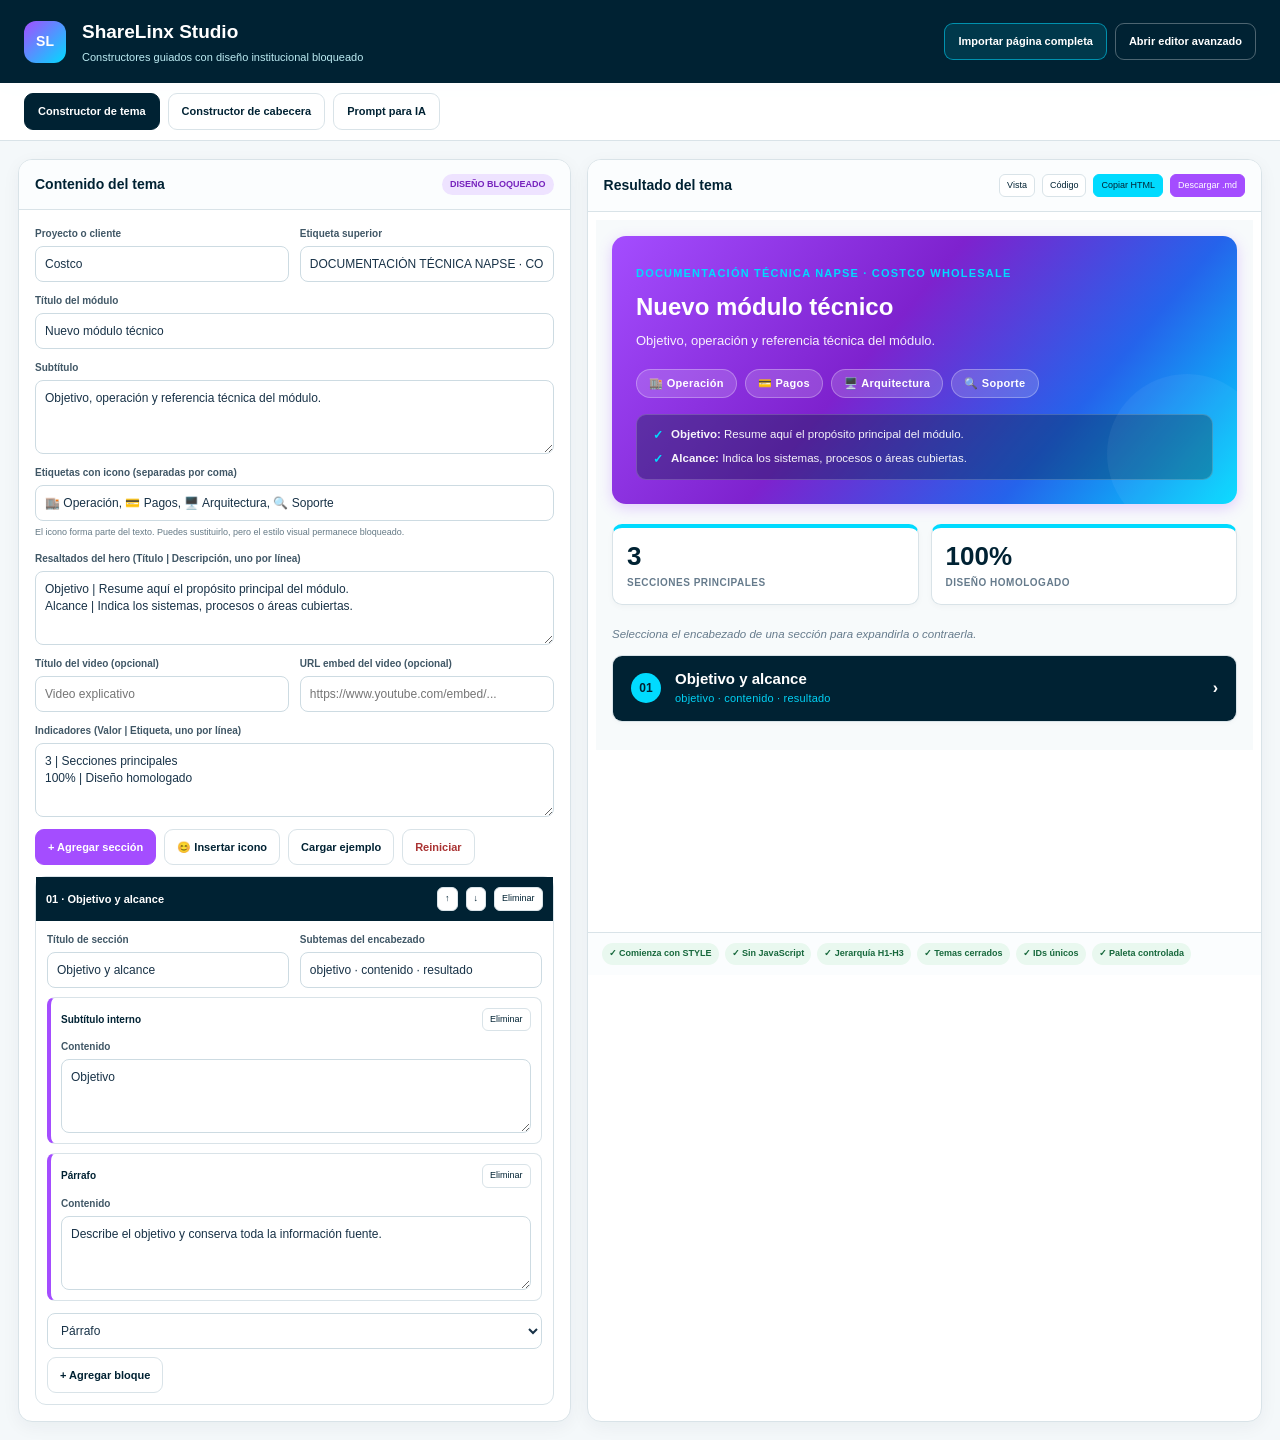
==== commit 66cfd46f: "Generalizar prompt Markdown y corregir ShareLinx" ====
--- a/docs/constructor.html
+++ b/docs/constructor.html
@@ -3,7 +3,7 @@
 <head>
 <meta charset="utf-8">
 <meta name="viewport" content="width=device-width,initial-scale=1">
-<title>ShareLinks Studio - Constructores restringidos</title>
+<title>ShareLinx Studio - Constructores restringidos</title>
 <style>
 :root{--navy:#002233;--cyan:#00dbff;--purple:#a44dff;--orange:#ff8900;--ink:#183247;--muted:#647985;--line:#d9e3e8;--ice:#eef6f8;--bg:#f4f8fa;--white:#fff}*{box-sizing:border-box}html{color-scheme:light}body{margin:0;background:var(--bg);color:var(--ink);font:14px/1.5 Verdana,Geneva,sans-serif}.top{display:flex;align-items:center;gap:16px;padding:18px 24px;background:var(--navy);color:#fff;box-shadow:0 6px 24px rgba(0,34,51,.18)}.logo{display:grid;width:42px;height:42px;place-items:center;border-radius:12px;background:linear-gradient(135deg,var(--purple),var(--cyan));font-weight:900}.top-copy{flex:1}.top h1{margin:0;font-size:19px}.top p{margin:2px 0 0;color:#bcecf3;font-size:11px}.editor-link{padding:9px 13px;border:1px solid rgba(255,255,255,.3);border-radius:9px;color:#fff;text-decoration:none;font-size:11px;font-weight:bold}.tabs{position:sticky;top:0;z-index:5;display:flex;gap:8px;padding:10px 24px;border-bottom:1px solid var(--line);background:rgba(255,255,255,.96);backdrop-filter:blur(8px)}button,.button{font:inherit}.tab,.btn{border:1px solid var(--line);border-radius:9px;background:#fff;color:var(--navy);cursor:pointer;font-size:11px;font-weight:bold}.tab{padding:9px 13px}.tab.active{border-color:var(--navy);background:var(--navy);color:#fff}.app{max-width:1600px;margin:auto;padding:18px}.view{display:none}.view.active{display:block}.builder{display:grid;grid-template-columns:minmax(420px,.9fr) minmax(520px,1.1fr);gap:16px}.panel{overflow:hidden;border:1px solid var(--line);border-radius:14px;background:#fff;box-shadow:0 5px 18px rgba(0,34,51,.05)}.panel-head{display:flex;align-items:center;gap:10px;padding:14px 16px;border-bottom:1px solid var(--line);background:#fbfdfe}.panel-head h2{flex:1;margin:0;color:var(--navy);font-size:14px}.badge{padding:4px 8px;border-radius:999px;background:#eee3ff;color:#7623bd;font-size:9px;font-weight:bold}.panel-body{padding:16px}.form-grid{display:grid;grid-template-columns:repeat(2,minmax(0,1fr));gap:11px}.field{display:flex;flex-direction:column;gap:5px}.field.full{grid-column:1/-1}.field label{color:#405766;font-size:10px;font-weight:bold}.field small{color:var(--muted);font-size:9px}input,textarea,select{width:100%;border:1px solid #cddbe2;border-radius:8px;background:#fff;color:var(--ink);font:12px/1.45 Verdana,Geneva,sans-serif;outline:none}input,select{height:36px;padding:7px 9px}textarea{min-height:74px;padding:9px;resize:vertical}input:focus,textarea:focus,select:focus{border-color:var(--purple);box-shadow:0 0 0 3px rgba(164,77,255,.1)}.actions{display:flex;flex-wrap:wrap;gap:8px;margin-top:12px}.btn{padding:9px 12px}.btn.primary{border-color:var(--purple);background:var(--purple);color:#fff}.btn.cyan{border-color:var(--cyan);background:var(--cyan);color:var(--navy)}.btn.danger{color:#a33}.btn:disabled{cursor:not-allowed;opacity:.45}.hint{padding:10px 12px;border-left:4px solid var(--cyan);border-radius:0 8px 8px 0;background:var(--ice);color:#4e6572;font-size:10px}.import-box{margin-bottom:14px;padding:12px;border:1px dashed #b9cad2;border-radius:10px;background:#fbfdfe}.section-editor{margin-top:11px;border:1px solid var(--line);border-radius:11px}.section-head{display:flex;align-items:center;gap:8px;padding:10px;background:var(--navy);color:#fff}.section-head strong{flex:1;font-size:11px}.section-body{padding:11px}.block{margin-top:9px;padding:10px;border:1px solid var(--line);border-left:4px solid var(--purple);border-radius:8px;background:#fff}.block-top{display:flex;align-items:center;gap:8px;margin-bottom:8px}.block-top strong{flex:1;color:var(--navy);font-size:10px}.mini{padding:4px 7px;border:1px solid var(--line);border-radius:6px;background:#fff;color:var(--navy);cursor:pointer;font-size:9px}.preview-tools{display:flex;gap:7px}.preview{width:100%;height:720px;border:0;background:#fff}.source{width:100%;height:720px;border:0;border-radius:0;background:#071b27;color:#d8f5fa;font:11px/1.55 Consolas,"Courier New",monospace;white-space:pre;resize:none}.output-mode{display:none}.output-mode.active{display:block}.audit{display:flex;flex-wrap:wrap;gap:6px;padding:10px 14px;border-top:1px solid var(--line);background:#fbfdfe}.check{padding:4px 7px;border-radius:999px;background:#e9f8ef;color:#17683c;font-size:9px;font-weight:bold}.check.bad{background:#fff0e3;color:#9b4b00}.empty{padding:26px;text-align:center;color:var(--muted);font-size:11px}.prompt-area{min-height:620px;font:11px/1.55 Consolas,"Courier New",monospace}.doc{max-width:1000px;margin:auto}.doc h2{color:var(--navy);font-size:20px}.doc h3{margin-top:24px;color:var(--purple);font-size:14px}.doc code{padding:2px 5px;border-radius:4px;background:var(--ice);font-family:Consolas,monospace}.roadmap{display:grid;grid-template-columns:repeat(3,1fr);gap:12px}.roadmap article{padding:15px;border:1px solid var(--line);border-top:4px solid var(--purple);border-radius:10px;background:#fff}.roadmap article:nth-child(2){border-top-color:var(--cyan)}.roadmap article:nth-child(3){border-top-color:var(--orange)}.roadmap strong{display:block;color:var(--navy);font-size:12px}.roadmap p{font-size:10px}.status{position:fixed;right:18px;bottom:18px;z-index:20;max-width:340px;padding:11px 14px;border-radius:9px;background:var(--navy);color:#fff;box-shadow:0 8px 24px rgba(0,0,0,.2);font-size:10px;opacity:0;transform:translateY(8px);transition:.2s;pointer-events:none}.status.show{opacity:1;transform:none}@media(max-width:1050px){.builder{grid-template-columns:1fr}.preview,.source{height:600px}}@media(max-width:700px){.top{padding:14px}.editor-link{display:none}.tabs{overflow:auto;padding:9px 12px}.app{padding:10px}.form-grid,.roadmap{grid-template-columns:1fr}.field.full{grid-column:auto}}
 </style>
@@ -12,7 +12,7 @@
 <style>.preview-tools{align-items:center;flex-wrap:wrap}.mini.tool-copy{border-color:var(--cyan);background:var(--cyan);color:var(--navy)}.mini.tool-download{border-color:var(--purple);background:var(--purple);color:#fff}.source{padding:18px;tab-size:2;white-space:pre;overflow:auto}.prompt-tools{display:flex;gap:7px}.prompt-tools .active{border-color:var(--navy);background:var(--navy);color:#fff}@media(max-width:700px){.panel-head{align-items:flex-start;flex-wrap:wrap}.panel-head h2{min-width:100%}.preview-tools{width:100%}}</style>
 </head>
 <body>
-<header class="top"><div class="logo">SL</div><div class="top-copy"><h1>ShareLinks Studio</h1><p>Constructores guiados con diseño institucional bloqueado</p></div><div class="top-actions"><span class="top-import-status" id="import-result" hidden></span><input id="theme-file" type="file" accept=".md,.txt,.html,.htm,text/markdown,text/plain,text/html" hidden><button class="editor-link import-page" id="page-import-button" type="button">Importar página completa</button><a class="editor-link" href="editor.html">Abrir editor avanzado</a></div></header>
+<header class="top"><div class="logo">SL</div><div class="top-copy"><h1>ShareLinx Studio</h1><p>Constructores guiados con diseño institucional bloqueado</p></div><div class="top-actions"><span class="top-import-status" id="import-result" hidden></span><input id="theme-file" type="file" accept=".md,.txt,.html,.htm,text/markdown,text/plain,text/html" hidden><button class="editor-link import-page" id="page-import-button" type="button">Importar página completa</button><a class="editor-link" href="editor.html">Abrir editor avanzado</a></div></header>
 <nav class="tabs" aria-label="Módulos"><button class="tab active" data-view="tema">Constructor de tema</button><button class="tab" data-view="cabecera">Constructor de cabecera</button><button class="tab" data-view="prompt">Prompt para IA</button></nav>
 <main class="app">
 <section class="view active" id="view-tema"><div class="builder"><div class="panel"><div class="panel-head"><h2>Contenido del tema</h2><span class="badge">DISEÑO BLOQUEADO</span></div><div class="panel-body">
@@ -113,147 +113,94 @@
 }
 function renderHeader(){const html=preservedImport.header||buildHeaderWithImage();rawOutput.header=html;$("#header-output").value=formatHtmlSource(html);$("#header-preview").srcdoc=`<!doctype html><meta charset="utf-8">${html}`;showAudit("#header-audit",html);try{localStorage.setItem("sl-header",JSON.stringify(headerFields()))}catch{toast("La cabecera se generó, pero la imagen es demasiado grande para guardarse localmente")}}
 function headerFields(){const fields=["header-client","header-eyebrow","header-subtitle","header-tags","header-image-alt","header-context","header-history","header-relations","header-links","header-index"].reduce((a,id)=>(a[id]=$("#"+id).value,a),{});fields._imageData=headerImage.data;fields._imageName=headerImage.name;return fields}
-const PROMPT=`ACTÚA COMO DISEÑADOR Y EDITOR TÉCNICO DE DOCUMENTACIÓN PARA SHARELINKS.\n\nENTRADA\nProyecto o cliente: [NOMBRE]\nTítulo: [TÍTULO]\nSubtítulo: [DESCRIPCIÓN]\nFuentes: [PEGAR TEXTO O ADJUNTAR ARCHIVOS]\nTipo de salida: [TEMA HTML / CABECERA DE CLIENTE]\n\nREGLAS OBLIGATORIAS\n1. Conserva toda la información fuente: no resumas ni elimines tablas, listas, rutas, comandos, ejemplos, notas, advertencias, cifras, fechas o identificadores.\n2. Genera un archivo .md cuyo contenido sea exclusivamente CSS y HTML y comience directamente con <style>.\n3. No uses JavaScript, librerías ni fuentes externas. Solo se permite una URL externa cuando la fuente proporciona explícitamente un video o enlace documental.\n4. Encapsula todo bajo un ID único derivado del proyecto; no uses reglas globales.\n5. Usa el sistema visual vigente de la página Costco: navy #002233, cyan #00DBFF, purple #A44DFF, orange #FF8900, gradiente 130deg y neutros institucionales. No inventes colores.\n6. Tipografía Verdana, Geneva, sans-serif; código Consolas, "Courier New", monospace.\n7. En temas, el hero usa padding 48px 34px 36px, eyebrow cyan, etiquetas .hero-tag con icono textual y bloque .hero-highlights con checks cyan cuando existan datos.\n8. Los indicadores usan .summary-cards; las secciones principales usan <details class="section"> cerrados; el summary lleva fondo navy, círculo cyan, H2 blanco, subtítulo cyan y flecha.\n9. Jerarquía: un H1 en el hero, H2 en cada summary y H3 class="sub-title" para subtítulos internos. No uses H4-H6.\n10. Tarjetas .feature-grid/.feature-card, pasos .step-list/.step-item, notas .note-box, ideas .purple-box, advertencias .warning-box y tablas dentro de .table-wrap.\n11. IDs únicos, sin acentos ni espacios. Cada details, H2 y H3 debe tener su propio ID.\n12. Los TH fuerzan background:#002233!important y color:#ffffff!important.\n13. Incluye responsive para 760px y 440px en temas; 900px y 650px en cabeceras.\n14. Antes de entregar valida: inicio STYLE, CSS encapsulado, cero scripts, cero H4-H6, IDs únicos, temas cerrados, paleta bloqueada y tablas homologadas.\n\nSI EL TIPO ES CABECERA\nReplica la estructura vigente: hero con punto cyan antes del descriptor; logo dentro de tarjeta blanca a la derecha; contexto con icono ◆; soluciones en tres tarjetas; directorio con icono →, numeración 01-06; e índice abierto con icono ☰, tarjetas de módulo y subenlaces. Si se proporciona imagen, incrústala como data URL con texto alternativo; nunca uses rutas locales.\n\nSI EL TIPO ES TEMA HTML\nIncluye hero, etiquetas con iconos si la fuente las proporciona, resaltados con ✓, video solo si existe URL proporcionada, indicadores solo si existen y todas las secciones en acordeones.\n\nENTREGA\nDevuelve únicamente el contenido final del archivo, empezando por <style>.`;
-const PROMPT_MARKDOWN=`Necesito generar un archivo Markdown compatible con el Constructor de ShareLinks.
+const PROMPT=`ACTÚA COMO DISEÑADOR Y EDITOR TÉCNICO DE DOCUMENTACIÓN PARA SHARELINX.\n\nENTRADA\nProyecto o cliente: [NOMBRE]\nTítulo: [TÍTULO]\nSubtítulo: [DESCRIPCIÓN]\nFuentes: [PEGAR TEXTO O ADJUNTAR ARCHIVOS]\nTipo de salida: [TEMA HTML / CABECERA DE CLIENTE]\n\nREGLAS OBLIGATORIAS\n1. Conserva toda la información fuente: no resumas ni elimines tablas, listas, rutas, comandos, ejemplos, notas, advertencias, cifras, fechas o identificadores.\n2. Genera un archivo .md cuyo contenido sea exclusivamente CSS y HTML y comience directamente con <style>.\n3. No uses JavaScript, librerías ni fuentes externas. Solo se permite una URL externa cuando la fuente proporciona explícitamente un video o enlace documental.\n4. Encapsula todo bajo un ID único derivado del proyecto; no uses reglas globales.\n5. Usa el sistema visual vigente de la página Costco: navy #002233, cyan #00DBFF, purple #A44DFF, orange #FF8900, gradiente 130deg y neutros institucionales. No inventes colores.\n6. Tipografía Verdana, Geneva, sans-serif; código Consolas, "Courier New", monospace.\n7. En temas, el hero usa padding 48px 34px 36px, eyebrow cyan, etiquetas .hero-tag con icono textual y bloque .hero-highlights con checks cyan cuando existan datos.\n8. Los indicadores usan .summary-cards; las secciones principales usan <details class="section"> cerrados; el summary lleva fondo navy, círculo cyan, H2 blanco, subtítulo cyan y flecha.\n9. Jerarquía: un H1 en el hero, H2 en cada summary y H3 class="sub-title" para subtítulos internos. No uses H4-H6.\n10. Tarjetas .feature-grid/.feature-card, pasos .step-list/.step-item, notas .note-box, ideas .purple-box, advertencias .warning-box y tablas dentro de .table-wrap.\n11. IDs únicos, sin acentos ni espacios. Cada details, H2 y H3 debe tener su propio ID.\n12. Los TH fuerzan background:#002233!important y color:#ffffff!important.\n13. Incluye responsive para 760px y 440px en temas; 900px y 650px en cabeceras.\n14. Antes de entregar valida: inicio STYLE, CSS encapsulado, cero scripts, cero H4-H6, IDs únicos, temas cerrados, paleta bloqueada y tablas homologadas.\n\nSI EL TIPO ES CABECERA\nReplica la estructura vigente: hero con punto cyan antes del descriptor; logo dentro de tarjeta blanca a la derecha; contexto con icono ◆; soluciones en tres tarjetas; directorio con icono →, numeración 01-06; e índice abierto con icono ☰, tarjetas de módulo y subenlaces. Si se proporciona imagen, incrústala como data URL con texto alternativo; nunca uses rutas locales.\n\nSI EL TIPO ES TEMA HTML\nIncluye hero, etiquetas con iconos si la fuente las proporciona, resaltados con ✓, video solo si existe URL proporcionada, indicadores solo si existen y todas las secciones en acordeones.\n\nENTREGA\nDevuelve únicamente el contenido final del archivo, empezando por <style>.`;
+const PROMPT_MARKDOWN_GENERIC=`Necesito generar un archivo Markdown compatible con el Constructor de ShareLinx.
+
+DATOS DE ENTRADA
 
 CATEGORÍA PRINCIPAL:
-Referencia Técnica: Guía de mensajes
-
-TEMAS INCLUIDOS:
-1. Catálogo/Guía de diagnóstico POS
-2. Catálogo/Guía de diagnóstico Bridge Core
-
-IMPORTANTE:
-Estos son 2 temas independientes de una categoría que tendrá 5 temas en total.
-No combines POS y Bridge Core en un solo tema.
-No incluyas NotebookLM.
-No inventes ni agregues los otros temas que todavía no fueron proporcionados.
+[NOMBRE DE LA CATEGORÍA]
+
+TEMAS:
+1. [NOMBRE DEL TEMA 1]
+2. [NOMBRE DEL TEMA 2]
+3. [AGREGA O ELIMINA RENGLONES SEGÚN LA CANTIDAD REAL DE TEMAS]
 
 FUENTES:
-- [ADJUNTAR O PEGAR LA DOCUMENTACIÓN DE DIAGNÓSTICO POS]
-- [ADJUNTAR O PEGAR LA DOCUMENTACIÓN DE DIAGNÓSTICO BRIDGE CORE]
-
-OBJETIVO:
-Reorganiza toda la información de las fuentes en un único archivo Markdown importable, conservando POS y Bridge Core como dos cuerpos o módulos independientes.
-
-JERARQUÍA OBLIGATORIA:
-
-# Referencia Técnica: Guía de mensajes
-
-## Catálogo/Guía de diagnóstico POS
-
-### Objetivo y contexto
-
-**Objetivo**
-
-[Contenido]
-
-**Contexto general**
-
-[Contenido]
-
-### Datos iniciales del incidente
-
-[Contenido]
-
-### Dónde consultar la evidencia
-
-[Contenido]
-
-### Cómo analizar la evidencia
-
-[Contenido]
-
-### Aplicación en Costco
-
-[Contenido]
-
-### Consideraciones importantes
-
-[Contenido]
-
-### Idea clave
-
-[Contenido]
-
-### Glosario
-
-[Contenido]
-
-## Catálogo/Guía de diagnóstico Bridge Core
-
-### Objetivo y contexto
-
-**Objetivo**
-
-[Contenido]
-
-**Contexto general**
-
-[Contenido]
-
-### Datos iniciales del incidente
-
-[Contenido]
-
-### Dónde consultar la evidencia
-
-[Contenido]
-
-### Cómo analizar la evidencia
-
-[Contenido]
-
-### Aplicación en Costco
-
-[Contenido]
-
-### Consideraciones importantes
-
-[Contenido]
-
-### Idea clave
-
-[Contenido]
-
-### Glosario
-
-[Contenido]
-
-REGLAS DE ESTRUCTURA:
-
-1. Debe existir exactamente un encabezado de nivel 1: # Referencia Técnica: Guía de mensajes.
-2. Deben existir exactamente dos encabezados de nivel 2: uno para POS y otro para Bridge Core.
-3. El constructor utiliza los encabezados de nivel 2 para crear el índice; por lo tanto, debe mostrar solamente 2 tarjetas.
-4. Todas las divisiones internas de cada tema deben utilizar encabezados de nivel 3.
-5. Los subtítulos menores deben escribirse en negritas.
-6. No conviertas Objetivo, Contexto general, Información requerida u otros apartados menores en encabezados de nivel 2.
-7. No generes manualmente una sección llamada Índice. El constructor la creará automáticamente.
-8. No unas los nombres en un título como Guía de diagnóstico POS y Bridge Core.
-9. Conserva íntegramente párrafos, listas, tablas, rutas, nombres de archivos, mensajes, procedimientos, advertencias, términos técnicos y datos por validar.
-10. No resumas ni elimines información respaldada por las fuentes.
-11. No inventes versiones, rutas, componentes, procesos o conclusiones.
-12. Si falta información, escribe Por validar.
-13. Usa únicamente Markdown estándar. No agregues HTML, CSS, JavaScript ni bloques style.
-14. No escribas introducciones fuera del documento ni explicaciones posteriores.
-
-CONTROL FINAL:
-
-Antes de entregar, confirma internamente que:
-- Hay 1 encabezado #.
-- Hay exactamente 2 encabezados ##.
-- POS y Bridge Core permanecen separados.
-- Las secciones internas utilizan ###.
-- No aparece NotebookLM.
-- No se creó un tercer tema.
-- Ninguna tabla o lista fue eliminada.
-- El resultado está listo para importarse directamente en el Constructor de ShareLinks.
-
-ENTREGA:
-Devuelve exclusivamente el contenido Markdown final, comenzando con:
-# Referencia Técnica: Guía de mensajes`;
+- [ADJUNTA O PEGA LAS FUENTES DEL TEMA 1]
+- [ADJUNTA O PEGA LAS FUENTES DEL TEMA 2]
+- [AGREGA LAS FUENTES DE LOS DEMÁS TEMAS, SI EXISTEN]
+
+OBJETIVO
+
+Reorganiza toda la información proporcionada en un único archivo Markdown importable. Cada tema indicado en la lista TEMAS debe conservarse como un body o módulo independiente.
+
+ESTRUCTURA OBLIGATORIA
+
+# [NOMBRE DE LA CATEGORÍA]
+
+## [NOMBRE DEL TEMA 1]
+
+### [NOMBRE DE UNA SECCIÓN PRINCIPAL]
+
+[Contenido respaldado por las fuentes]
+
+**[Subtítulo menor, si es necesario]**
+
+[Contenido respaldado por las fuentes]
+
+### [NOMBRE DE OTRA SECCIÓN PRINCIPAL]
+
+[Contenido respaldado por las fuentes]
+
+## [NOMBRE DEL TEMA 2]
+
+### [NOMBRE DE UNA SECCIÓN PRINCIPAL]
+
+[Contenido respaldado por las fuentes]
+
+REPETICIÓN
+
+Repite el bloque que comienza con ## una vez por cada tema de la lista TEMAS. No existe un límite fijo: la misma estructura debe funcionar con uno, dos, cinco o cualquier cantidad de temas.
+
+REGLAS DE ESTRUCTURA
+
+1. Crea exactamente un encabezado de nivel 1 (#) para la categoría principal.
+2. Crea exactamente un encabezado de nivel 2 (##) por cada tema proporcionado.
+3. La cantidad total de encabezados ## debe ser idéntica a la cantidad de temas de la lista TEMAS.
+4. Cada encabezado ## representa un body independiente y genera una tarjeta independiente en el índice del Constructor de ShareLinx.
+5. Conserva el nombre de cada tema exactamente como fue proporcionado.
+6. No combines dos o más temas dentro de un mismo encabezado ##.
+7. No dividas un solo tema en varios encabezados ##.
+8. Usa encabezados de nivel 3 (###) para todas las secciones internas de cada tema.
+9. Usa negritas para subtítulos menores; no los conviertas en encabezados ##.
+10. Las secciones internas deben surgir de las fuentes. No impongas apartados que no correspondan al contenido.
+11. No generes manualmente una sección llamada Índice; el constructor la crea automáticamente.
+12. No agregues temas que no estén incluidos en la lista TEMAS.
+13. Conserva íntegramente párrafos, listas, tablas, rutas, nombres de archivos, mensajes, procedimientos, advertencias, términos técnicos y datos por validar.
+14. No resumas ni elimines información respaldada por las fuentes.
+15. No inventes versiones, rutas, componentes, procesos o conclusiones.
+16. Si falta información necesaria, escribe Por validar.
+17. Usa únicamente Markdown estándar. No agregues HTML, CSS, JavaScript ni bloques style.
+18. No escribas introducciones antes del documento ni explicaciones después.
+
+CONTROL FINAL
+
+Antes de entregar, comprueba internamente que:
+- Existe exactamente un encabezado #.
+- El número de encabezados ## coincide exactamente con el número de temas recibido.
+- Cada tema tiene un único encabezado ## y permanece independiente.
+- Todas las secciones internas utilizan ###.
+- No se agregó, eliminó, combinó ni dividió ningún tema.
+- No se eliminó ninguna tabla, lista ni información respaldada.
+- El resultado está listo para importarse directamente en el Constructor de ShareLinx.
+
+ENTREGA
+
+Devuelve exclusivamente el contenido Markdown final y comienza con:
+# [NOMBRE DE LA CATEGORÍA]`;
 let promptMode="markdown";
-function renderPrompt(){const markdown=promptMode==="markdown",value=markdown?PROMPT_MARKDOWN:PROMPT;$("#prompt-output").value=value;$("#prompt-help").textContent=markdown?"Prepara varios temas independientes en un Markdown que el constructor puede importar sin inflar el índice.":"Genera directamente el CSS y HTML restringido con el diseño institucional.";$$('[data-prompt-mode]').forEach(button=>button.classList.toggle("active",button.dataset.promptMode===promptMode))}
+function renderPrompt(){const markdown=promptMode==="markdown",value=markdown?PROMPT_MARKDOWN_GENERIC:PROMPT;$("#prompt-output").value=value;$("#prompt-help").textContent=markdown?"Prepara cualquier cantidad de temas independientes: un encabezado ## y una tarjeta del índice por cada tema.":"Genera directamente el CSS y HTML restringido con el diseño institucional.";$$('[data-prompt-mode]').forEach(button=>button.classList.toggle("active",button.dataset.promptMode===promptMode))}
 function setModes(prefix,mode){$$(`[data-${prefix}-mode]`).forEach(b=>b.classList.toggle("active",b.dataset[prefix+"Mode"]===mode));const preview=$("#"+prefix+"-preview"),output=$("#"+prefix+"-output");preview.classList.toggle("active",mode==="preview");output.classList.toggle("active",mode==="source")}
 $$('.tab').forEach(b=>b.onclick=()=>{$$('.tab').forEach(x=>x.classList.toggle('active',x===b));$$('.view').forEach(v=>v.classList.toggle('active',v.id===`view-${b.dataset.view}`))});
 $("#add-section").onclick=()=>{theme.sections.push(newSection());renderEditors()};$("#theme-example").onclick=()=>{$("#theme-eyebrow").value="DOCUMENTACIÓN TÉCNICA NAPSE · COSTCO WHOLESALE";$("#theme-title").value="Visión General - Cuenta y Operaciones de Costco";$("#theme-subtitle").value="Compilación técnica integral: modelo de negocio, metodología de estudio de la cuenta y panorama operativo transaccional.";$("#theme-tags").value="🏬 Warehouse Club, 💳 Membresías Personal & Negocio, 🏷️ Kirkland Signature, 📊 4 Perspectivas de Análisis";$("#theme-highlights").value="Modelo Comercial | Selección limitada, alto volumen, rotación acelerada y cuota de membresía.\nOperación POS | Integración end-to-end entre cajas, áreas especializadas, servicios de fondo y AS400.";$("#theme-stats").value="933 | Sucursales Globales\n43 | Sucursales en México\n4 | Perspectivas de Análisis\n6 | Bloques Operativos";theme.sections=[newSection("Qué es Costco: Visión General y Modelo de Negocio"),newSection("Aprende del Cliente de tu Asignación"),newSection("Operaciones que Realiza Costco: Panorama Operativo")];theme.sections[1].blocks=[newBlock("steps","Proceso | Ubicar el paso exacto, el usuario y el resultado esperado.\nRegla | Identificar datos de entrada, condiciones, cálculos y autorizaciones.\nEvidencia | Comparar display, ticket, Journal y TLOG."),(()=>{const b=newBlock("table","POS | Punto de venta | Operación\nVTOL | Pagos | Autorización");b.extra="Componente | Función | Resultado";return b})()];renderEditors()};
@@ -268,7 +215,7 @@
 $$('[data-theme-mode]').forEach(b=>b.onclick=()=>setModes('theme',b.dataset.themeMode));$$('[data-header-mode]').forEach(b=>b.onclick=()=>setModes('header',b.dataset.headerMode));
 $("#theme-copy").onclick=()=>copy(rawOutput.theme);$("#header-copy").onclick=()=>copy(rawOutput.header);$("#theme-download").onclick=()=>download(slug($("#theme-title").value)+"_HTML.md",rawOutput.theme);$("#header-download").onclick=()=>download(slug($("#header-client").value)+"_CABECERA.md",rawOutput.header);
 $("#header-example").onclick=()=>{$("#header-client").value="Costco";$("#header-eyebrow").value="CLIENTE · DOCUMENTACIÓN TÉCNICA NAPSE";$("#header-subtitle").value="Centro de documentación para la operación, arquitectura, integraciones y soluciones implementadas para Costco México.";$("#header-tags").value="Punto de venta, VTOL, Pre Scan, Bridge Mobile";$("#header-image-alt").value="Logo de Costco Wholesale";$("#header-context").value="Napse es un proveedor tecnológico clave para Costco México, apoyando en la transformación digital de puntos de venta, proveyendo el gateway de pago VTOL y soluciones de movilidad, como el sistema “Pre Scan” para agilizar el cobro en filas y procesar diversas formas de pago, optimizando la experiencia en tienda.";$("#header-history").value="Napse ha trabajado con Costco desde hace años, siendo uno de sus primeros clientes internacionales y actualizando continuamente la tecnología de pago conforme aparecen nuevas formas de consumo.";$("#header-relations").value="VTOL · Gateway de pagos | Gestiona tarjetas, pagos de servicios y billeteras digitales en un único punto, reduciendo errores humanos.\nPre Scan · Movilidad | Bridge Mobile permite escanear productos antes de llegar a caja y reducir los tiempos de espera.\nTransformación digital | Centraliza la gestión del punto de venta y ayuda a agilizar la operación de las filas.";$("#header-links").value="Manuales de usuario | Operación, interacción con POS e integraciones. | https://share.linx.com.br/display/NAPSENOLA/Costco+-+Manuales+de+Usuario\nInstalación y configuración | Documentación específica de implementación. | https://share.linx.com.br/pages/viewpage.action?pageId=647157328\nReferencia técnica | Arquitectura, parámetros e integraciones. | https://share.linx.com.br/display/NAPSENOLA/Costco+-+Referencia+Tecnica\nProyectos y PC | Alcance, diseño, calidad y entrega. | https://share.linx.com.br/pages/viewpage.action?pageId=647157331\nOtros documentos | Material histórico pendiente de clasificación. | https://share.linx.com.br/display/NAPSENOLA/Costco+-+Otros\nBase técnica | Consulta técnica complementaria de la cuenta. | https://share.linx.com.br/display/NAPSENOLA/Costco+-+Nestor+-+Base+Tecnica";$("#header-index").value="Visión General - Cuenta y Operaciones | costco-tema1-guide | Qué es Costco > que-es-costco; Aprende del cliente > aprende-del-cliente; Operaciones que realiza Costco > operaciones-costco\nUn Día en la Operación de Costco | costco-tema4-guide | El ciclo de la jornada > ciclo-jornada; Preparación antes de la apertura > preparacion-apertura; Operación durante el día > operacion-dia; Cierre de tienda > cierre-tienda\nArquitectura y Reglas de Negocio | costco-tema3-1-guide | Arquitectura del cliente > arquitectura-costco; Reglas de negocio > reglas-de-negocio; Prueba de reglas > metodologia-pruebas\nDispositivos y Plataforma POS | costco-tema3-2-guide | Periféricos > sec-dispositivos; Matriz operativa > sec-matriz; Toshiba 4690 OS > sec-sistema-operativo\nDefiniciones Base - Glosario Técnico | costco-glosario-guide | Objetivo > objetivo-glosario; Componentes POS > componentes-pos; Gestión de incidencias > reporte-incidencias";renderHeader()};$("#header-reset").onclick=()=>{localStorage.removeItem("sl-header");location.reload()};
-$$('[data-prompt-mode]').forEach(button=>button.onclick=()=>{promptMode=button.dataset.promptMode;renderPrompt()});renderPrompt();$("#prompt-copy").onclick=()=>copy(promptMode==="markdown"?PROMPT_MARKDOWN:PROMPT);$("#prompt-download").onclick=()=>download(promptMode==="markdown"?"PROMPT_MARKDOWN_SHARELINKS.md":"PROMPT_SHARELINKS_HTML_RESTRINGIDO.md",promptMode==="markdown"?PROMPT_MARKDOWN:PROMPT);
+$$('[data-prompt-mode]').forEach(button=>button.onclick=()=>{promptMode=button.dataset.promptMode;renderPrompt()});renderPrompt();$("#prompt-copy").onclick=()=>copy(promptMode==="markdown"?PROMPT_MARKDOWN_GENERIC:PROMPT);$("#prompt-download").onclick=()=>download(promptMode==="markdown"?"PROMPT_MARKDOWN_SHARELINX.md":"PROMPT_SHARELINX_HTML_RESTRINGIDO.md",promptMode==="markdown"?PROMPT_MARKDOWN_GENERIC:PROMPT);
 try{const saved=JSON.parse(localStorage.getItem("sl-theme"));if(saved){Object.entries(saved.fields||{}).forEach(([id,v])=>{if($("#"+id))$("#"+id).value=v});theme.sections=saved.sections||[]}}catch{}if(!theme.sections.length)theme.sections=[newSection("Objetivo y alcance")];try{const saved=JSON.parse(localStorage.getItem("sl-header"));headerImage={data:/^data:image\/(?:webp|png);base64,/i.test(saved?._imageData||"")?saved._imageData:"",name:saved?._imageName||""};Object.entries(saved||{}).forEach(([id,v])=>{if($("#"+id))$("#"+id).value=v})}catch{}updateHeaderImageControl();renderEditors();renderHeader();
 })();
 </script>
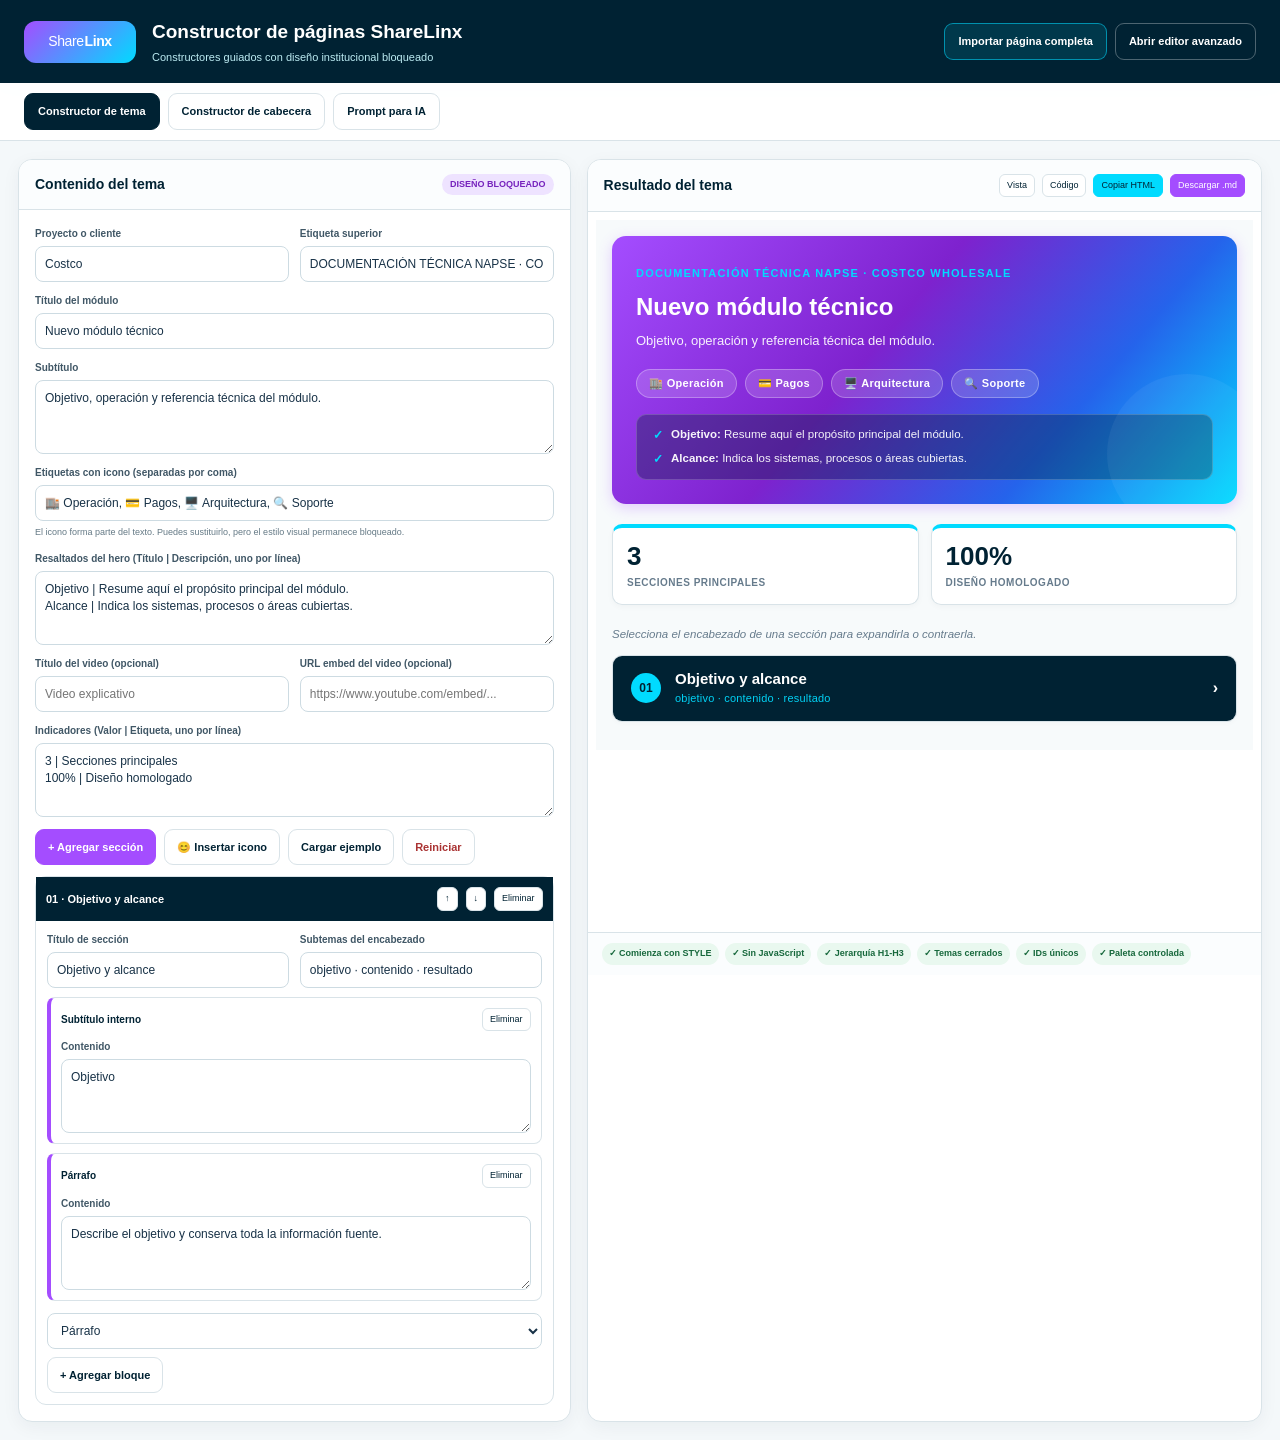
==== commit cbddc46d: "Permitir importar varios Markdown" ====
--- a/docs/constructor.html
+++ b/docs/constructor.html
@@ -3,16 +3,16 @@
 <head>
 <meta charset="utf-8">
 <meta name="viewport" content="width=device-width,initial-scale=1">
-<title>ShareLinx Studio - Constructores restringidos</title>
+<title>Constructor de páginas ShareLinx</title>
 <style>
-:root{--navy:#002233;--cyan:#00dbff;--purple:#a44dff;--orange:#ff8900;--ink:#183247;--muted:#647985;--line:#d9e3e8;--ice:#eef6f8;--bg:#f4f8fa;--white:#fff}*{box-sizing:border-box}html{color-scheme:light}body{margin:0;background:var(--bg);color:var(--ink);font:14px/1.5 Verdana,Geneva,sans-serif}.top{display:flex;align-items:center;gap:16px;padding:18px 24px;background:var(--navy);color:#fff;box-shadow:0 6px 24px rgba(0,34,51,.18)}.logo{display:grid;width:42px;height:42px;place-items:center;border-radius:12px;background:linear-gradient(135deg,var(--purple),var(--cyan));font-weight:900}.top-copy{flex:1}.top h1{margin:0;font-size:19px}.top p{margin:2px 0 0;color:#bcecf3;font-size:11px}.editor-link{padding:9px 13px;border:1px solid rgba(255,255,255,.3);border-radius:9px;color:#fff;text-decoration:none;font-size:11px;font-weight:bold}.tabs{position:sticky;top:0;z-index:5;display:flex;gap:8px;padding:10px 24px;border-bottom:1px solid var(--line);background:rgba(255,255,255,.96);backdrop-filter:blur(8px)}button,.button{font:inherit}.tab,.btn{border:1px solid var(--line);border-radius:9px;background:#fff;color:var(--navy);cursor:pointer;font-size:11px;font-weight:bold}.tab{padding:9px 13px}.tab.active{border-color:var(--navy);background:var(--navy);color:#fff}.app{max-width:1600px;margin:auto;padding:18px}.view{display:none}.view.active{display:block}.builder{display:grid;grid-template-columns:minmax(420px,.9fr) minmax(520px,1.1fr);gap:16px}.panel{overflow:hidden;border:1px solid var(--line);border-radius:14px;background:#fff;box-shadow:0 5px 18px rgba(0,34,51,.05)}.panel-head{display:flex;align-items:center;gap:10px;padding:14px 16px;border-bottom:1px solid var(--line);background:#fbfdfe}.panel-head h2{flex:1;margin:0;color:var(--navy);font-size:14px}.badge{padding:4px 8px;border-radius:999px;background:#eee3ff;color:#7623bd;font-size:9px;font-weight:bold}.panel-body{padding:16px}.form-grid{display:grid;grid-template-columns:repeat(2,minmax(0,1fr));gap:11px}.field{display:flex;flex-direction:column;gap:5px}.field.full{grid-column:1/-1}.field label{color:#405766;font-size:10px;font-weight:bold}.field small{color:var(--muted);font-size:9px}input,textarea,select{width:100%;border:1px solid #cddbe2;border-radius:8px;background:#fff;color:var(--ink);font:12px/1.45 Verdana,Geneva,sans-serif;outline:none}input,select{height:36px;padding:7px 9px}textarea{min-height:74px;padding:9px;resize:vertical}input:focus,textarea:focus,select:focus{border-color:var(--purple);box-shadow:0 0 0 3px rgba(164,77,255,.1)}.actions{display:flex;flex-wrap:wrap;gap:8px;margin-top:12px}.btn{padding:9px 12px}.btn.primary{border-color:var(--purple);background:var(--purple);color:#fff}.btn.cyan{border-color:var(--cyan);background:var(--cyan);color:var(--navy)}.btn.danger{color:#a33}.btn:disabled{cursor:not-allowed;opacity:.45}.hint{padding:10px 12px;border-left:4px solid var(--cyan);border-radius:0 8px 8px 0;background:var(--ice);color:#4e6572;font-size:10px}.import-box{margin-bottom:14px;padding:12px;border:1px dashed #b9cad2;border-radius:10px;background:#fbfdfe}.section-editor{margin-top:11px;border:1px solid var(--line);border-radius:11px}.section-head{display:flex;align-items:center;gap:8px;padding:10px;background:var(--navy);color:#fff}.section-head strong{flex:1;font-size:11px}.section-body{padding:11px}.block{margin-top:9px;padding:10px;border:1px solid var(--line);border-left:4px solid var(--purple);border-radius:8px;background:#fff}.block-top{display:flex;align-items:center;gap:8px;margin-bottom:8px}.block-top strong{flex:1;color:var(--navy);font-size:10px}.mini{padding:4px 7px;border:1px solid var(--line);border-radius:6px;background:#fff;color:var(--navy);cursor:pointer;font-size:9px}.preview-tools{display:flex;gap:7px}.preview{width:100%;height:720px;border:0;background:#fff}.source{width:100%;height:720px;border:0;border-radius:0;background:#071b27;color:#d8f5fa;font:11px/1.55 Consolas,"Courier New",monospace;white-space:pre;resize:none}.output-mode{display:none}.output-mode.active{display:block}.audit{display:flex;flex-wrap:wrap;gap:6px;padding:10px 14px;border-top:1px solid var(--line);background:#fbfdfe}.check{padding:4px 7px;border-radius:999px;background:#e9f8ef;color:#17683c;font-size:9px;font-weight:bold}.check.bad{background:#fff0e3;color:#9b4b00}.empty{padding:26px;text-align:center;color:var(--muted);font-size:11px}.prompt-area{min-height:620px;font:11px/1.55 Consolas,"Courier New",monospace}.doc{max-width:1000px;margin:auto}.doc h2{color:var(--navy);font-size:20px}.doc h3{margin-top:24px;color:var(--purple);font-size:14px}.doc code{padding:2px 5px;border-radius:4px;background:var(--ice);font-family:Consolas,monospace}.roadmap{display:grid;grid-template-columns:repeat(3,1fr);gap:12px}.roadmap article{padding:15px;border:1px solid var(--line);border-top:4px solid var(--purple);border-radius:10px;background:#fff}.roadmap article:nth-child(2){border-top-color:var(--cyan)}.roadmap article:nth-child(3){border-top-color:var(--orange)}.roadmap strong{display:block;color:var(--navy);font-size:12px}.roadmap p{font-size:10px}.status{position:fixed;right:18px;bottom:18px;z-index:20;max-width:340px;padding:11px 14px;border-radius:9px;background:var(--navy);color:#fff;box-shadow:0 8px 24px rgba(0,0,0,.2);font-size:10px;opacity:0;transform:translateY(8px);transition:.2s;pointer-events:none}.status.show{opacity:1;transform:none}@media(max-width:1050px){.builder{grid-template-columns:1fr}.preview,.source{height:600px}}@media(max-width:700px){.top{padding:14px}.editor-link{display:none}.tabs{overflow:auto;padding:9px 12px}.app{padding:10px}.form-grid,.roadmap{grid-template-columns:1fr}.field.full{grid-column:auto}}
+:root{--navy:#002233;--cyan:#00dbff;--purple:#a44dff;--orange:#ff8900;--ink:#183247;--muted:#647985;--line:#d9e3e8;--ice:#eef6f8;--bg:#f4f8fa;--white:#fff}*{box-sizing:border-box}html{color-scheme:light}body{margin:0;background:var(--bg);color:var(--ink);font:14px/1.5 Verdana,Geneva,sans-serif}.top{display:flex;align-items:center;gap:16px;padding:18px 24px;background:var(--navy);color:#fff;box-shadow:0 6px 24px rgba(0,34,51,.18)}.logo{display:flex;min-width:112px;height:42px;align-items:center;justify-content:center;gap:1px;padding:0 12px;border-radius:12px;background:linear-gradient(135deg,var(--purple),var(--cyan));color:#fff;font-weight:700;letter-spacing:-.4px}.logo span{font-weight:400}.logo strong{font-weight:900}.top-copy{flex:1}.top h1{margin:0;font-size:19px}.top p{margin:2px 0 0;color:#bcecf3;font-size:11px}.editor-link{padding:9px 13px;border:1px solid rgba(255,255,255,.3);border-radius:9px;color:#fff;text-decoration:none;font-size:11px;font-weight:bold}.tabs{position:sticky;top:0;z-index:5;display:flex;gap:8px;padding:10px 24px;border-bottom:1px solid var(--line);background:rgba(255,255,255,.96);backdrop-filter:blur(8px)}button,.button{font:inherit}.tab,.btn{border:1px solid var(--line);border-radius:9px;background:#fff;color:var(--navy);cursor:pointer;font-size:11px;font-weight:bold}.tab{padding:9px 13px}.tab.active{border-color:var(--navy);background:var(--navy);color:#fff}.app{max-width:1600px;margin:auto;padding:18px}.view{display:none}.view.active{display:block}.builder{display:grid;grid-template-columns:minmax(420px,.9fr) minmax(520px,1.1fr);gap:16px}.panel{overflow:hidden;border:1px solid var(--line);border-radius:14px;background:#fff;box-shadow:0 5px 18px rgba(0,34,51,.05)}.panel-head{display:flex;align-items:center;gap:10px;padding:14px 16px;border-bottom:1px solid var(--line);background:#fbfdfe}.panel-head h2{flex:1;margin:0;color:var(--navy);font-size:14px}.badge{padding:4px 8px;border-radius:999px;background:#eee3ff;color:#7623bd;font-size:9px;font-weight:bold}.panel-body{padding:16px}.form-grid{display:grid;grid-template-columns:repeat(2,minmax(0,1fr));gap:11px}.field{display:flex;flex-direction:column;gap:5px}.field.full{grid-column:1/-1}.field label{color:#405766;font-size:10px;font-weight:bold}.field small{color:var(--muted);font-size:9px}input,textarea,select{width:100%;border:1px solid #cddbe2;border-radius:8px;background:#fff;color:var(--ink);font:12px/1.45 Verdana,Geneva,sans-serif;outline:none}input,select{height:36px;padding:7px 9px}textarea{min-height:74px;padding:9px;resize:vertical}input:focus,textarea:focus,select:focus{border-color:var(--purple);box-shadow:0 0 0 3px rgba(164,77,255,.1)}.actions{display:flex;flex-wrap:wrap;gap:8px;margin-top:12px}.btn{padding:9px 12px}.btn.primary{border-color:var(--purple);background:var(--purple);color:#fff}.btn.cyan{border-color:var(--cyan);background:var(--cyan);color:var(--navy)}.btn.danger{color:#a33}.btn:disabled{cursor:not-allowed;opacity:.45}.hint{padding:10px 12px;border-left:4px solid var(--cyan);border-radius:0 8px 8px 0;background:var(--ice);color:#4e6572;font-size:10px}.import-box{margin-bottom:14px;padding:12px;border:1px dashed #b9cad2;border-radius:10px;background:#fbfdfe}.section-editor{margin-top:11px;border:1px solid var(--line);border-radius:11px}.section-head{display:flex;align-items:center;gap:8px;padding:10px;background:var(--navy);color:#fff}.section-head strong{flex:1;font-size:11px}.section-body{padding:11px}.block{margin-top:9px;padding:10px;border:1px solid var(--line);border-left:4px solid var(--purple);border-radius:8px;background:#fff}.block-top{display:flex;align-items:center;gap:8px;margin-bottom:8px}.block-top strong{flex:1;color:var(--navy);font-size:10px}.mini{padding:4px 7px;border:1px solid var(--line);border-radius:6px;background:#fff;color:var(--navy);cursor:pointer;font-size:9px}.preview-tools{display:flex;gap:7px}.preview{width:100%;height:720px;border:0;background:#fff}.source{width:100%;height:720px;border:0;border-radius:0;background:#071b27;color:#d8f5fa;font:11px/1.55 Consolas,"Courier New",monospace;white-space:pre;resize:none}.output-mode{display:none}.output-mode.active{display:block}.audit{display:flex;flex-wrap:wrap;gap:6px;padding:10px 14px;border-top:1px solid var(--line);background:#fbfdfe}.check{padding:4px 7px;border-radius:999px;background:#e9f8ef;color:#17683c;font-size:9px;font-weight:bold}.check.bad{background:#fff0e3;color:#9b4b00}.empty{padding:26px;text-align:center;color:var(--muted);font-size:11px}.prompt-area{min-height:620px;font:11px/1.55 Consolas,"Courier New",monospace}.doc{max-width:1000px;margin:auto}.doc h2{color:var(--navy);font-size:20px}.doc h3{margin-top:24px;color:var(--purple);font-size:14px}.doc code{padding:2px 5px;border-radius:4px;background:var(--ice);font-family:Consolas,monospace}.roadmap{display:grid;grid-template-columns:repeat(3,1fr);gap:12px}.roadmap article{padding:15px;border:1px solid var(--line);border-top:4px solid var(--purple);border-radius:10px;background:#fff}.roadmap article:nth-child(2){border-top-color:var(--cyan)}.roadmap article:nth-child(3){border-top-color:var(--orange)}.roadmap strong{display:block;color:var(--navy);font-size:12px}.roadmap p{font-size:10px}.status{position:fixed;right:18px;bottom:18px;z-index:20;max-width:340px;padding:11px 14px;border-radius:9px;background:var(--navy);color:#fff;box-shadow:0 8px 24px rgba(0,0,0,.2);font-size:10px;opacity:0;transform:translateY(8px);transition:.2s;pointer-events:none}.status.show{opacity:1;transform:none}@media(max-width:1050px){.builder{grid-template-columns:1fr}.preview,.source{height:600px}}@media(max-width:700px){.top{padding:14px}.editor-link{display:none}.tabs{overflow:auto;padding:9px 12px}.app{padding:10px}.form-grid,.roadmap{grid-template-columns:1fr}.field.full{grid-column:auto}}
 </style>
 <style>.image-control{display:flex;align-items:center;gap:9px;min-height:48px;margin-top:7px;padding:8px;border:1px solid var(--line);border-radius:9px;background:#fbfdfe;color:var(--muted);font-size:9px}.image-control img{width:72px;height:44px;flex:none;object-fit:contain;border:1px solid var(--line);border-radius:6px;background:#fff}.image-control span{flex:1;overflow:hidden;text-overflow:ellipsis;white-space:nowrap}.icon-dialog[hidden]{display:none}.icon-dialog{position:fixed;inset:0;z-index:50;display:grid;place-items:center;padding:20px;background:rgba(0,34,51,.58)}.icon-card{width:min(560px,100%);overflow:hidden;border:1px solid var(--line);border-radius:14px;background:#fff;box-shadow:0 20px 55px rgba(0,34,51,.28)}.icon-head{display:flex;align-items:center;gap:12px;padding:13px 16px;background:var(--navy);color:#fff}.icon-head strong{flex:1}.icon-head button{border-color:rgba(255,255,255,.3);background:transparent;color:#fff}.icon-help{margin:0;padding:12px 16px 0;color:var(--muted);font-size:10px}.icon-grid{display:grid;grid-template-columns:repeat(8,1fr);gap:8px;padding:14px 16px 18px}.icon-option{display:grid;min-height:44px;place-items:center;border:1px solid var(--line);border-radius:9px;background:#fff;cursor:pointer;font-size:21px}.icon-option:hover,.icon-option:focus{border-color:var(--purple);background:#f4effa;outline:none}@media(max-width:560px){.icon-grid{grid-template-columns:repeat(6,1fr)}}</style>
 <style>.top-actions{display:flex;align-items:center;justify-content:flex-end;gap:8px;flex-wrap:wrap}.top-actions .editor-link{display:inline-flex;align-items:center;justify-content:center;background:transparent;cursor:pointer}.top-actions .import-page{border-color:rgba(0,219,255,.55);background:rgba(0,219,255,.12)}.top-import-status{max-width:220px;color:#bcecf3;font-size:9px;text-align:right}@media(max-width:700px){.top-actions a.editor-link,.top-import-status{display:none}.top-actions button.editor-link{display:inline-flex}.top-actions .editor-link{padding:8px 10px;font-size:9px}}</style>
 <style>.preview-tools{align-items:center;flex-wrap:wrap}.mini.tool-copy{border-color:var(--cyan);background:var(--cyan);color:var(--navy)}.mini.tool-download{border-color:var(--purple);background:var(--purple);color:#fff}.source{padding:18px;tab-size:2;white-space:pre;overflow:auto}.prompt-tools{display:flex;gap:7px}.prompt-tools .active{border-color:var(--navy);background:var(--navy);color:#fff}@media(max-width:700px){.panel-head{align-items:flex-start;flex-wrap:wrap}.panel-head h2{min-width:100%}.preview-tools{width:100%}}</style>
 </head>
 <body>
-<header class="top"><div class="logo">SL</div><div class="top-copy"><h1>ShareLinx Studio</h1><p>Constructores guiados con diseño institucional bloqueado</p></div><div class="top-actions"><span class="top-import-status" id="import-result" hidden></span><input id="theme-file" type="file" accept=".md,.txt,.html,.htm,text/markdown,text/plain,text/html" hidden><button class="editor-link import-page" id="page-import-button" type="button">Importar página completa</button><a class="editor-link" href="editor.html">Abrir editor avanzado</a></div></header>
+<header class="top"><div class="logo" aria-label="ShareLinx"><span>Share</span><strong>Linx</strong></div><div class="top-copy"><h1>Constructor de páginas ShareLinx</h1><p>Constructores guiados con diseño institucional bloqueado</p></div><div class="top-actions"><span class="top-import-status" id="import-result" hidden></span><input id="theme-file" type="file" accept=".md,.txt,.html,.htm,text/markdown,text/plain,text/html" multiple hidden><button class="editor-link import-page" id="page-import-button" type="button">Importar página completa</button><a class="editor-link" href="editor.html">Abrir editor avanzado</a></div></header>
 <nav class="tabs" aria-label="Módulos"><button class="tab active" data-view="tema">Constructor de tema</button><button class="tab" data-view="cabecera">Constructor de cabecera</button><button class="tab" data-view="prompt">Prompt para IA</button></nav>
 <main class="app">
 <section class="view active" id="view-tema"><div class="builder"><div class="panel"><div class="panel-head"><h2>Contenido del tema</h2><span class="badge">DISEÑO BLOQUEADO</span></div><div class="panel-body">
@@ -208,7 +208,9 @@
 document.addEventListener("click",event=>{const id=event.target.closest("button")?.id;if(["add-section","theme-example","theme-reset"].includes(id))releasePreserved("theme");if(id==="header-example")releasePreserved("header")},true);
 $("#theme-reset").onclick=()=>{if(confirm("¿Reiniciar el tema?")){theme.sections=[newSection()];renderEditors()}};
 $("#page-import-button").onclick=()=>$("#theme-file").click();
-$("#theme-file").onchange=async e=>{const f=e.target.files[0];if(!f)return;const t=await f.text(),looksHtml=/\.html?$/i.test(f.name)||/<(?:style|div|details|h1)\b/i.test(t),designed=looksHtml?extractDesignedComponents(t):{theme:"",header:"",guideCount:0},parsed=looksHtml?parseHtml(t):parseMarkdown(t);preservedImport={theme:"",header:"",guideCount:0};$("#theme-title").value=parsed.title;$("#theme-eyebrow").value=parsed.eyebrow||`DOCUMENTACIÓN TÉCNICA NAPSE · ${($("#theme-client").value||"PROYECTO").toUpperCase()}`;$("#theme-subtitle").value=parsed.subtitle||"";$("#theme-tags").value=parsed.tags?.join(", ")||"";$("#theme-highlights").value=parsed.highlights?.map(x=>x.replace(/^([^:]+):\s*/,"$1 | ")).join("\n")||"";$("#theme-stats").value=parsed.stats?.join("\n")||"";$("#theme-video-title").value=parsed.videoTitle||"";$("#theme-video-url").value=parsed.videoUrl||"";theme.sections=(parsed.sections||[]).filter(section=>section.title!=="Introducción");if(!theme.sections.length)theme.sections=[newSection("Contenido")];renderEditors();const moduleCount=populateHeaderFromImport(t,parsed),result=$("#import-result");preservedImport={theme:designed.theme,header:designed.header,guideCount:designed.guideCount};renderTheme();renderHeader();result.hidden=false;result.textContent=designed.guideCount?"✓ Diseño original conservado: "+designed.guideCount+" "+(designed.guideCount===1?"body":"bodies")+" y cabecera, con "+moduleCount+" módulos en el índice.":"✓ Body y cabecera generados: "+moduleCount+" módulos enlazados en el índice.";$("[data-view=\'cabecera\']").title="Cabecera generada y lista para revisar";toast(designed.guideCount?"Diseño y "+designed.guideCount+" bodies conservados desde "+f.name:"Body y cabecera generados desde "+f.name)};
+function namespaceImportedBody(html,root){return html.replace(/\bid="([^"]+)"/g,(match,id)=>id===root?match:`id="${root}-${id}"`)}
+async function importManyMarkdown(files){const records=[];for(const file of files){const text=await file.text();if(/\.html?$/i.test(file.name)||/<(?:style|div|details|h1)\b/i.test(text))throw new Error("La importación múltiple acepta archivos Markdown o TXT. Para conservar un HTML diseñado, impórtalo individualmente.");const parsed=parseMarkdown(text),sections=(parsed.sections||[]).filter(section=>section.title!=="Introducción");records.push({file,parsed,sections:sections.length?sections:[newSection("Contenido")]})}const client=$("#theme-client").value.trim()||"Proyecto",eyebrow=`DOCUMENTACIÓN TÉCNICA NAPSE · ${client.toUpperCase()}`,bodies=[],indexLines=[],linkLines=[];preservedImport={theme:"",header:"",guideCount:0};for(const record of records){$("#theme-title").value=record.parsed.title;$("#theme-eyebrow").value=record.parsed.eyebrow||eyebrow;$("#theme-subtitle").value=record.parsed.subtitle||"";$("#theme-tags").value="";$("#theme-highlights").value="";$("#theme-stats").value="";$("#theme-video-title").value="";$("#theme-video-url").value="";theme.sections=record.sections;const root=slug(client)+"-"+slug(record.parsed.title)+"-guide",body=namespaceImportedBody(buildTheme(),root),children=record.sections.map((section,index)=>`${cleanField(section.title)} > ${root}-${themeSectionId(client,section,index)}`).join("; "),shortTitle=record.parsed.title.replace(/^Catálogo\s*\/\s*Guía de diagnóstico\s*/i,"").trim()||record.parsed.title;bodies.push(body);indexLines.push(`${record.parsed.title} | ${root} | ${children}`);linkLines.push(`${record.parsed.title} | Abrir guía de ${shortTitle}. | #${root}`)}const first=records[0];$("#theme-title").value=first.parsed.title;$("#theme-eyebrow").value=first.parsed.eyebrow||eyebrow;$("#theme-subtitle").value=first.parsed.subtitle||"";theme.sections=first.sections;renderEditors();preservedImport={theme:bodies.join("\n"),header:"",guideCount:records.length};const titles=records.map(record=>record.parsed.title),shortTags=titles.map(title=>title.replace(/^Catálogo\s*\/\s*Guía de diagnóstico\s*/i,"").trim()).filter(Boolean);$("#header-client").value=client;$("#header-eyebrow").value="CLIENTE · DOCUMENTACIÓN TÉCNICA NAPSE";$("#header-subtitle").value=`Documentación técnica consolidada de ${records.length} temas para ${client}.`;$("#header-tags").value=shortTags.slice(0,6).join(", ");$("#header-context").value="";$("#header-history").value="";$("#header-relations").value="";$("#header-links").value=linkLines.join("\n");$("#header-index").value=indexLines.join("\n");renderTheme();renderHeader();const result=$("#import-result");result.hidden=false;result.textContent=`✓ Página completa generada con ${records.length} archivos, ${records.length} bodies y ${records.length} módulos enlazados.`;$("[data-view='cabecera']").title="Cabecera generada y lista para revisar";toast(`Página completa creada desde ${records.length} archivos Markdown`)}
+$("#theme-file").onchange=async e=>{const files=[...e.target.files];if(!files.length)return;if(files.length===1){const f=files[0],t=await f.text(),looksHtml=/\.html?$/i.test(f.name)||/<(?:style|div|details|h1)\b/i.test(t),designed=looksHtml?extractDesignedComponents(t):{theme:"",header:"",guideCount:0},parsed=looksHtml?parseHtml(t):parseMarkdown(t);preservedImport={theme:"",header:"",guideCount:0};$("#theme-title").value=parsed.title;$("#theme-eyebrow").value=parsed.eyebrow||`DOCUMENTACIÓN TÉCNICA NAPSE · ${($("#theme-client").value||"PROYECTO").toUpperCase()}`;$("#theme-subtitle").value=parsed.subtitle||"";$("#theme-tags").value=parsed.tags?.join(", ")||"";$("#theme-highlights").value=parsed.highlights?.map(x=>x.replace(/^([^:]+):\s*/,"$1 | ")).join("\n")||"";$("#theme-stats").value=parsed.stats?.join("\n")||"";$("#theme-video-title").value=parsed.videoTitle||"";$("#theme-video-url").value=parsed.videoUrl||"";theme.sections=(parsed.sections||[]).filter(section=>section.title!=="Introducción");if(!theme.sections.length)theme.sections=[newSection("Contenido")];renderEditors();const moduleCount=populateHeaderFromImport(t,parsed),result=$("#import-result");preservedImport={theme:designed.theme,header:designed.header,guideCount:designed.guideCount};renderTheme();renderHeader();result.hidden=false;result.textContent=designed.guideCount?"✓ Diseño original conservado: "+designed.guideCount+" "+(designed.guideCount===1?"body":"bodies")+" y cabecera, con "+moduleCount+" módulos en el índice.":"✓ Body y cabecera generados: "+moduleCount+" módulos enlazados en el índice.";$("[data-view=\'cabecera\']").title="Cabecera generada y lista para revisar";toast(designed.guideCount?"Diseño y "+designed.guideCount+" bodies conservados desde "+f.name:"Body y cabecera generados desde "+f.name);e.target.value="";return}try{await importManyMarkdown(files)}catch(error){toast(error.message||"No se pudieron combinar los archivos")}finally{e.target.value=""}};
 ["theme-client","theme-eyebrow","theme-title","theme-subtitle","theme-tags","theme-highlights","theme-video-title","theme-video-url","theme-stats"].forEach(id=>$("#"+id).oninput=()=>{releasePreserved("theme");renderTheme()});["header-client","header-eyebrow","header-subtitle","header-tags","header-image-alt","header-context","header-history","header-relations","header-links","header-index"].forEach(id=>$("#"+id).oninput=()=>{releasePreserved("header");renderHeader()});
 $("#header-image").onchange=async event=>{const file=event.target.files[0];if(!file)return;try{releasePreserved("header");headerImage={data:await optimizeHeaderImage(file),name:file.name};updateHeaderImageControl();renderHeader();toast("Imagen optimizada e incrustada en la cabecera")}catch(error){event.target.value="";toast(error.message||"No se pudo procesar la imagen")}};
 $("#header-image-remove").onclick=()=>{releasePreserved("header");headerImage={data:"",name:""};$("#header-image").value="";updateHeaderImageControl();renderHeader();toast("Imagen eliminada")};
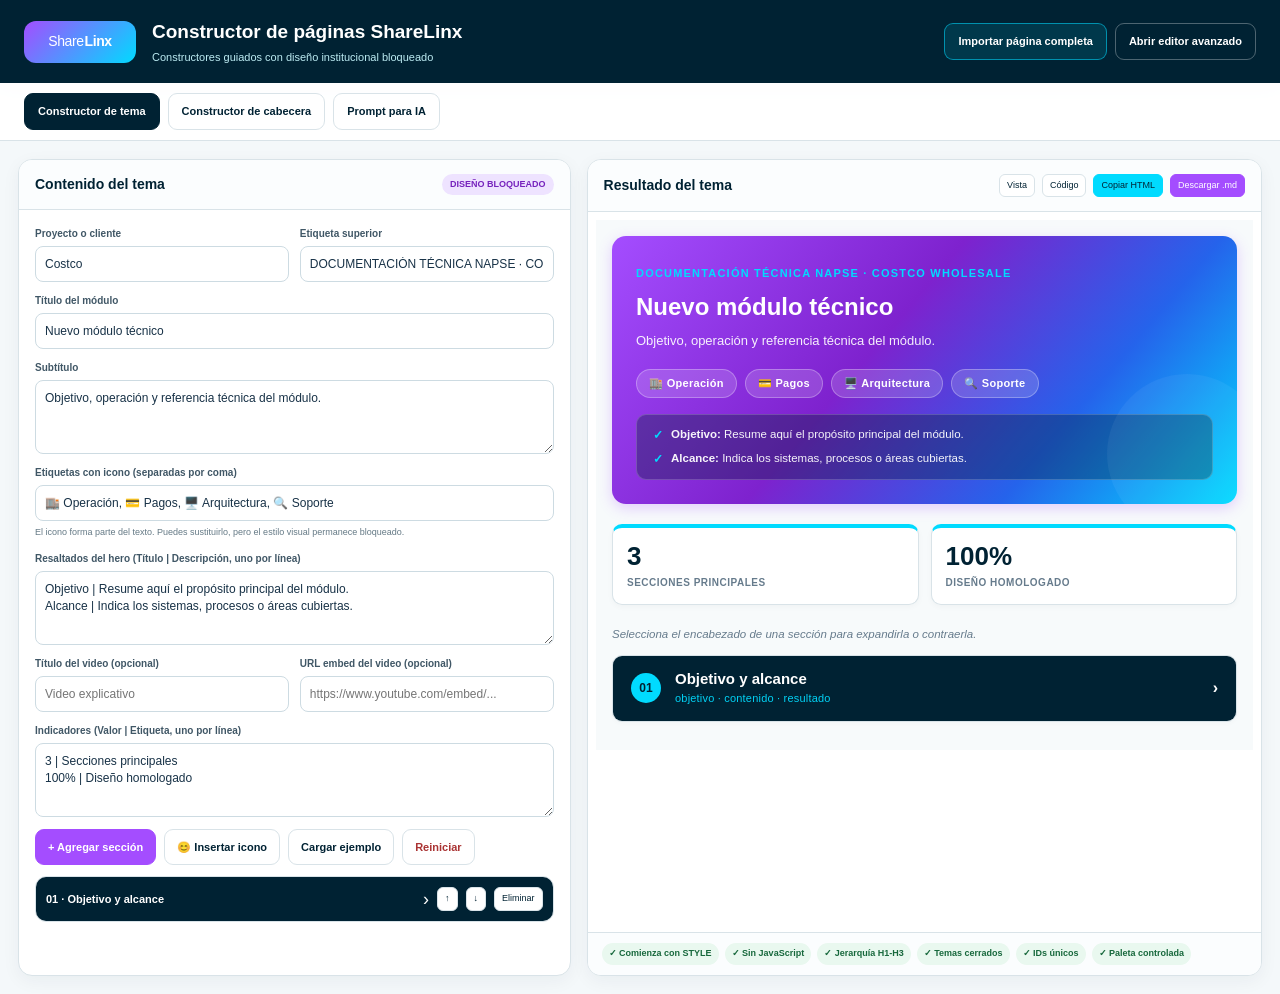
==== commit 926344ab: "Hacer editables y plegables los temas importados" ====
--- a/docs/constructor.html
+++ b/docs/constructor.html
@@ -10,6 +10,9 @@
 <style>.image-control{display:flex;align-items:center;gap:9px;min-height:48px;margin-top:7px;padding:8px;border:1px solid var(--line);border-radius:9px;background:#fbfdfe;color:var(--muted);font-size:9px}.image-control img{width:72px;height:44px;flex:none;object-fit:contain;border:1px solid var(--line);border-radius:6px;background:#fff}.image-control span{flex:1;overflow:hidden;text-overflow:ellipsis;white-space:nowrap}.icon-dialog[hidden]{display:none}.icon-dialog{position:fixed;inset:0;z-index:50;display:grid;place-items:center;padding:20px;background:rgba(0,34,51,.58)}.icon-card{width:min(560px,100%);overflow:hidden;border:1px solid var(--line);border-radius:14px;background:#fff;box-shadow:0 20px 55px rgba(0,34,51,.28)}.icon-head{display:flex;align-items:center;gap:12px;padding:13px 16px;background:var(--navy);color:#fff}.icon-head strong{flex:1}.icon-head button{border-color:rgba(255,255,255,.3);background:transparent;color:#fff}.icon-help{margin:0;padding:12px 16px 0;color:var(--muted);font-size:10px}.icon-grid{display:grid;grid-template-columns:repeat(8,1fr);gap:8px;padding:14px 16px 18px}.icon-option{display:grid;min-height:44px;place-items:center;border:1px solid var(--line);border-radius:9px;background:#fff;cursor:pointer;font-size:21px}.icon-option:hover,.icon-option:focus{border-color:var(--purple);background:#f4effa;outline:none}@media(max-width:560px){.icon-grid{grid-template-columns:repeat(6,1fr)}}</style>
 <style>.top-actions{display:flex;align-items:center;justify-content:flex-end;gap:8px;flex-wrap:wrap}.top-actions .editor-link{display:inline-flex;align-items:center;justify-content:center;background:transparent;cursor:pointer}.top-actions .import-page{border-color:rgba(0,219,255,.55);background:rgba(0,219,255,.12)}.top-import-status{max-width:220px;color:#bcecf3;font-size:9px;text-align:right}@media(max-width:700px){.top-actions a.editor-link,.top-import-status{display:none}.top-actions button.editor-link{display:inline-flex}.top-actions .editor-link{padding:8px 10px;font-size:9px}}</style>
 <style>.preview-tools{align-items:center;flex-wrap:wrap}.mini.tool-copy{border-color:var(--cyan);background:var(--cyan);color:var(--navy)}.mini.tool-download{border-color:var(--purple);background:var(--purple);color:#fff}.source{padding:18px;tab-size:2;white-space:pre;overflow:auto}.prompt-tools{display:flex;gap:7px}.prompt-tools .active{border-color:var(--navy);background:var(--navy);color:#fff}@media(max-width:700px){.panel-head{align-items:flex-start;flex-wrap:wrap}.panel-head h2{min-width:100%}.preview-tools{width:100%}}</style>
+<style>
+.topic-editor-list{display:flex;flex-direction:column;gap:7px;margin:0 0 14px}.topic-editor-help{padding:9px 11px;border-left:4px solid var(--cyan);border-radius:0 8px 8px 0;background:var(--ice);color:var(--muted);font-size:9px}.topic-editor-toggle{display:flex;width:100%;align-items:center;gap:10px;padding:11px 13px;border:1px solid var(--line);border-radius:9px;background:#fff;color:var(--navy);cursor:pointer;text-align:left;font-size:10px;font-weight:bold}.topic-editor-toggle span:first-child{flex:1}.topic-editor-toggle:hover{border-color:var(--purple);background:#faf7ff}.topic-editor-toggle.active{border-color:var(--navy);background:var(--navy);color:#fff}.topic-editor-arrow,.section-editor-arrow,.block-editor-arrow{font-size:18px;line-height:1;transition:transform .18s ease}.topic-editor-toggle.active .topic-editor-arrow{transform:rotate(90deg)}.section-editor{overflow:hidden}.section-head{cursor:pointer;list-style:none}.section-head::-webkit-details-marker,.block-top::-webkit-details-marker{display:none}.section-head .section-editor-arrow{margin-left:auto}.section-editor[open]>.section-head .section-editor-arrow,.block[open]>.block-top .block-editor-arrow{transform:rotate(90deg)}.block{overflow:hidden;padding:0}.block-top{display:flex;align-items:center;gap:9px;margin:0;padding:10px;cursor:pointer;list-style:none}.block-top strong{flex:none}.block-preview{flex:1;min-width:0;overflow:hidden;color:var(--muted);font-size:9px;font-weight:normal;text-overflow:ellipsis;white-space:nowrap}.block-content{padding:0 10px 10px}.block[open] .block-preview{display:none}@media(max-width:700px){.block-preview{display:none}.topic-editor-toggle{font-size:9px}}
+</style>
 </head>
 <body>
 <header class="top"><div class="logo" aria-label="ShareLinx"><span>Share</span><strong>Linx</strong></div><div class="top-copy"><h1>Constructor de páginas ShareLinx</h1><p>Constructores guiados con diseño institucional bloqueado</p></div><div class="top-actions"><span class="top-import-status" id="import-result" hidden></span><input id="theme-file" type="file" accept=".md,.txt,.html,.htm,text/markdown,text/plain,text/html" multiple hidden><button class="editor-link import-page" id="page-import-button" type="button">Importar página completa</button><a class="editor-link" href="editor.html">Abrir editor avanzado</a></div></header>
@@ -64,13 +67,17 @@
 const loadImage=data=>new Promise((resolve,reject)=>{const image=new Image();image.onload=()=>resolve(image);image.onerror=()=>reject(new Error("El archivo no es una imagen válida"));image.src=data});
 async function optimizeHeaderImage(file){if(!/^image\/(png|jpeg|webp)$/i.test(file.type))throw new Error("Usa una imagen PNG, JPG o WebP");if(file.size>8*1024*1024)throw new Error("La imagen supera el límite de 8 MB");const source=await readFileData(file),image=await loadImage(source),scale=Math.min(1,1000/image.naturalWidth,600/image.naturalHeight),canvas=document.createElement("canvas");canvas.width=Math.max(1,Math.round(image.naturalWidth*scale));canvas.height=Math.max(1,Math.round(image.naturalHeight*scale));const context=canvas.getContext("2d");context.clearRect(0,0,canvas.width,canvas.height);context.drawImage(image,0,0,canvas.width,canvas.height);const optimized=canvas.toDataURL("image/webp",.9);return optimized.startsWith("data:image/webp")?optimized:canvas.toDataURL("image/png")}
 function updateHeaderImageControl(){const preview=$("#header-image-preview"),remove=$("#header-image-remove"),name=$("#header-image-name");preview.hidden=!headerImage.data;preview.src=headerImage.data||"";name.textContent=headerImage.name||"Sin imagen seleccionada";remove.disabled=!headerImage.data}
-const theme={sections:[]};let blockId=0;
+const theme={sections:[]};let themeDocuments=[],activeThemeDocument=0,blockId=0;
 const types={paragraph:"Párrafo",subtitle:"Subtítulo interno",list:"Lista",steps:"Pasos",table:"Tabla",cards:"Tarjetas",note:"Nota",warning:"Advertencia",key:"Idea clave",code:"Código"};
 function newBlock(type="paragraph",value="Escribe aquí el contenido completo."){return{id:++blockId,type,value,extra:type==="table"?"Columna 1 | Columna 2":""}}
 function newSection(title="Nueva sección"){return{id:++blockId,title,subtitle:"objetivo · contenido · resultado",blocks:[newBlock("subtitle","Objetivo"),newBlock("paragraph","Describe el objetivo y conserva toda la información fuente.")]}}
-function renderEditors(){const host=$("#sections");host.innerHTML=theme.sections.map((s,i)=>`<div class="section-editor" data-si="${i}"><div class="section-head"><strong>${String(i+1).padStart(2,"0")} · ${esc(s.title)}</strong><button class="mini" data-up="${i}">↑</button><button class="mini" data-down="${i}">↓</button><button class="mini" data-remove-section="${i}">Eliminar</button></div><div class="section-body"><div class="form-grid"><div class="field"><label>Título de sección</label><input data-section-title="${i}" value="${esc(s.title)}"></div><div class="field"><label>Subtemas del encabezado</label><input data-section-subtitle="${i}" value="${esc(s.subtitle)}"></div></div>${s.blocks.map((b,j)=>blockEditor(b,i,j)).join("")}<div class="actions"><select class="block-type" data-add-type="${i}">${Object.entries(types).map(([v,l])=>`<option value="${v}">${l}</option>`).join("")}</select><button class="btn" data-add-block="${i}">+ Agregar bloque</button></div></div></div>`).join("")||`<div class="empty">Agrega una sección o importa una página Markdown.</div>`;bindEditors();renderTheme()}
-function blockEditor(b,i,j){const label=b.type==="table"?"Filas: una por línea, columnas separadas por |":b.type==="steps"||b.type==="cards"?"Una por línea: Título | Descripción":b.type==="list"?"Un elemento por línea":"Contenido";return`<div class="block"><div class="block-top"><strong>${types[b.type]}</strong><button class="mini" data-remove-block="${i},${j}">Eliminar</button></div>${b.type==="table"?`<div class="field"><label>Encabezados separados por |</label><input data-block-extra="${i},${j}" value="${esc(b.extra)}"></div>`:""}<div class="field"><label>${label}</label><textarea data-block-value="${i},${j}">${esc(b.value)}</textarea></div></div>`}
-function bindEditors(){const rerender=()=>{releasePreserved("theme");renderTheme()};$$('[data-section-title]').forEach(e=>e.oninput=()=>{theme.sections[+e.dataset.sectionTitle].title=e.value;rerender()});$$('[data-section-subtitle]').forEach(e=>e.oninput=()=>{theme.sections[+e.dataset.sectionSubtitle].subtitle=e.value;rerender()});$$('[data-block-value]').forEach(e=>e.oninput=()=>{const[i,j]=e.dataset.blockValue.split(',').map(Number);theme.sections[i].blocks[j].value=e.value;rerender()});$$('[data-block-extra]').forEach(e=>e.oninput=()=>{const[i,j]=e.dataset.blockExtra.split(',').map(Number);theme.sections[i].blocks[j].extra=e.value;rerender()});$$('[data-add-block]').forEach(e=>e.onclick=()=>{releasePreserved("theme");const i=+e.dataset.addBlock;theme.sections[i].blocks.push(newBlock($(`[data-add-type="${i}"]`).value));renderEditors()});$$('[data-remove-block]').forEach(e=>e.onclick=()=>{releasePreserved("theme");const[i,j]=e.dataset.removeBlock.split(',').map(Number);theme.sections[i].blocks.splice(j,1);renderEditors()});$$('[data-remove-section]').forEach(e=>e.onclick=()=>{releasePreserved("theme");theme.sections.splice(+e.dataset.removeSection,1);renderEditors()});$$('[data-up]').forEach(e=>e.onclick=()=>moveSection(+e.dataset.up,-1));$$('[data-down]').forEach(e=>e.onclick=()=>moveSection(+e.dataset.down,1))}
+const themeFieldIds=["theme-client","theme-eyebrow","theme-title","theme-subtitle","theme-tags","theme-highlights","theme-video-title","theme-video-url","theme-stats"];
+function captureActiveThemeDocument(){if(!themeDocuments.length)return;themeDocuments[activeThemeDocument]={fields:themeFields(),sections:theme.sections}}
+function applyThemeDocument(document){if(!document)return;Object.entries(document.fields||{}).forEach(([id,value])=>{if($("#"+id))$("#"+id).value=value||""});theme.sections=document.sections||[]}
+function switchThemeDocument(index){if(index===activeThemeDocument)return;captureActiveThemeDocument();activeThemeDocument=index;applyThemeDocument(themeDocuments[index]);renderEditors()}
+function renderEditors(){const host=$("#sections"),topics=themeDocuments.length>1?`<div class="topic-editor-list"><div class="topic-editor-help">Selecciona el tema que quieres editar. Solo uno permanece abierto para evitar desplazamientos largos.</div>${themeDocuments.map((document,index)=>`<button class="topic-editor-toggle${index===activeThemeDocument?" active":""}" type="button" data-topic-index="${index}" aria-expanded="${index===activeThemeDocument}"><span>${String(index+1).padStart(2,"0")} · ${esc(document.fields?.["theme-title"]||`Tema ${index+1}`)}</span><span class="topic-editor-arrow">›</span></button>`).join("")}</div>`:"",sections=theme.sections.map((s,i)=>`<details class="section-editor" data-si="${i}"><summary class="section-head"><strong>${String(i+1).padStart(2,"0")} · ${esc(s.title)}</strong><span class="section-editor-arrow">›</span><button class="mini" data-up="${i}">↑</button><button class="mini" data-down="${i}">↓</button><button class="mini" data-remove-section="${i}">Eliminar</button></summary><div class="section-body"><div class="form-grid"><div class="field"><label>Título de sección</label><input data-section-title="${i}" value="${esc(s.title)}"></div><div class="field"><label>Subtemas del encabezado</label><input data-section-subtitle="${i}" value="${esc(s.subtitle)}"></div></div>${s.blocks.map((b,j)=>blockEditor(b,i,j)).join("")}<div class="actions"><select class="block-type" data-add-type="${i}">${Object.entries(types).map(([v,l])=>`<option value="${v}">${l}</option>`).join("")}</select><button class="btn" data-add-block="${i}">+ Agregar bloque</button></div></div></details>`).join("")||`<div class="empty">Agrega una sección o importa una página Markdown.</div>`;host.innerHTML=topics+sections;bindEditors();renderTheme()}
+function blockEditor(b,i,j){const label=b.type==="table"?"Filas: una por línea, columnas separadas por |":b.type==="steps"||b.type==="cards"?"Una por línea: Título | Descripción":b.type==="list"?"Un elemento por línea":"Contenido";return`<details class="block"><summary class="block-top"><strong>${types[b.type]}</strong><span class="block-preview">${esc(String(b.value||"").replace(/\s+/g," ").slice(0,72))}</span><span class="block-editor-arrow">›</span><button class="mini" data-remove-block="${i},${j}">Eliminar</button></summary><div class="block-content">${b.type==="table"?`<div class="field"><label>Encabezados separados por |</label><input data-block-extra="${i},${j}" value="${esc(b.extra)}"></div>`:""}<div class="field"><label>${label}</label><textarea data-block-value="${i},${j}">${esc(b.value)}</textarea></div></div></details>`}
+function bindEditors(){const rerender=()=>{releasePreserved("theme");captureActiveThemeDocument();renderTheme()};$$('[data-topic-index]').forEach(e=>e.onclick=()=>switchThemeDocument(+e.dataset.topicIndex));$$('[data-section-title]').forEach(e=>e.oninput=()=>{theme.sections[+e.dataset.sectionTitle].title=e.value;rerender()});$$('[data-section-subtitle]').forEach(e=>e.oninput=()=>{theme.sections[+e.dataset.sectionSubtitle].subtitle=e.value;rerender()});$$('[data-block-value]').forEach(e=>e.oninput=()=>{const[i,j]=e.dataset.blockValue.split(',').map(Number);theme.sections[i].blocks[j].value=e.value;rerender()});$$('[data-block-extra]').forEach(e=>e.oninput=()=>{const[i,j]=e.dataset.blockExtra.split(',').map(Number);theme.sections[i].blocks[j].extra=e.value;rerender()});$$('[data-add-block]').forEach(e=>e.onclick=event=>{event.stopPropagation();releasePreserved("theme");const i=+e.dataset.addBlock;theme.sections[i].blocks.push(newBlock($(`[data-add-type="${i}"]`).value));captureActiveThemeDocument();renderEditors()});$$('[data-remove-block]').forEach(e=>e.onclick=event=>{event.preventDefault();event.stopPropagation();releasePreserved("theme");const[i,j]=e.dataset.removeBlock.split(',').map(Number);theme.sections[i].blocks.splice(j,1);captureActiveThemeDocument();renderEditors()});$$('[data-remove-section]').forEach(e=>e.onclick=event=>{event.preventDefault();event.stopPropagation();releasePreserved("theme");theme.sections.splice(+e.dataset.removeSection,1);captureActiveThemeDocument();renderEditors()});$$('[data-up]').forEach(e=>e.onclick=event=>{event.preventDefault();event.stopPropagation();moveSection(+e.dataset.up,-1)});$$('[data-down]').forEach(e=>e.onclick=event=>{event.preventDefault();event.stopPropagation();moveSection(+e.dataset.down,1)})}
 function moveSection(i,d){const n=i+d;if(n<0||n>=theme.sections.length)return;releasePreserved("theme");[theme.sections[i],theme.sections[n]]=[theme.sections[n],theme.sections[i]];renderEditors()}
 function css(root){return`<style>${root},${root} *{box-sizing:border-box}${root}{--azul-escuro:#002233;--azul:#00DBFF;--roxo:#A44DFF;--laranja:#FF8900;--white:#ffffff;--black:#000000;--ink:#183247;--muted:#667b8c;--line:#d9e3e8;--ice:#eef6f8;--background:#f7fafb;--code-background:#edf2f7;--code-text:#002233;width:100%;max-width:100%;margin:0;padding:16px;overflow-x:hidden;background:var(--background);color:var(--ink);font:12.5px/1.5 Verdana,Geneva,sans-serif}${root} .intro-grid{display:grid;grid-template-columns:repeat(2,minmax(0,1fr));align-items:start;width:100%;gap:16px;margin-bottom:20px}${root} .intro-grid.single{grid-template-columns:1fr}${root} .hero{position:relative;display:flex;overflow:hidden;flex-direction:column;padding:48px 34px 36px!important;border-radius:14px;background:linear-gradient(130deg,#A44DFF 0%,#7e22ce 42%,#2563eb 72%,#00DBFF 100%);color:var(--white);box-shadow:0 4px 14px rgba(164,77,255,.25)}${root} .hero:after{content:"";position:absolute;right:-30px;bottom:-30px;width:160px;height:160px;border-radius:50%;background:rgba(255,255,255,.05);pointer-events:none}${root} .eyebrow{display:block;margin:6px 0 12px!important;color:var(--azul);font-size:11px;font-weight:bold;line-height:1.3;letter-spacing:1.2px;text-transform:uppercase}${root} .hero h1{margin:0 0 10px;color:var(--white);font-size:24px;font-weight:bold;line-height:1.25}${root} .hero .lead{margin:0;color:rgba(255,255,255,.92);font-size:13px;line-height:1.45}${root} .hero-tags{display:flex;flex-wrap:wrap;gap:8px;margin:18px 0 12px}${root} .hero-tag{display:inline-flex;align-items:center;gap:6px;padding:5px 12px;border:1px solid rgba(255,255,255,.28);border-radius:20px;background:rgba(255,255,255,.16);color:var(--white);font-size:11px;font-weight:bold;letter-spacing:.3px}${root} .hero-highlights{display:flex;flex-direction:column;gap:8px;margin-top:4px;padding:12px 16px;border:1px solid rgba(255,255,255,.18);border-radius:10px;background:rgba(0,34,51,.35);color:rgba(255,255,255,.95);font-size:11.5px}${root} .hero-highlight-item{display:flex;align-items:center;gap:8px;line-height:1.35}${root} .hero-highlight-icon{color:var(--azul);font-size:12px;font-weight:bold}${root} .video-card{display:flex;overflow:hidden;flex-direction:column;border:1px solid var(--line);border-radius:14px;background:var(--white);box-shadow:0 4px 12px rgba(0,0,0,.05)}${root} .video-head{display:flex;align-items:center;gap:10px;padding:10px 16px;background:var(--azul-escuro);color:var(--white);font-size:13px;font-weight:bold}${root} .video-icon{display:inline-flex;width:24px;height:24px;align-items:center;justify-content:center;border-radius:50%;background:var(--roxo);color:var(--white);font-size:11px}${root} .video-frame{position:relative;width:100%;height:0;padding-top:56.25%;background:var(--black)}${root} .video-frame iframe{position:absolute;inset:0;width:100%;height:100%;border:0}${root} .summary-cards{display:grid;grid-template-columns:repeat(4,1fr);gap:12px;margin-bottom:20px}${root} .card{padding:14px;border:1px solid var(--line);border-top:4px solid var(--azul);border-radius:10px;background:var(--white);box-shadow:0 2px 6px rgba(0,0,0,.03)}${root} .card-value{margin-bottom:4px;color:var(--azul-escuro);font-size:26px;font-weight:bold;line-height:1.1}${root} .card-label{color:var(--muted);font-size:10px;font-weight:bold;letter-spacing:.5px;text-transform:uppercase}${root} .hint{margin:0 0 12px;color:var(--muted);font-size:11.5px;font-style:italic}${root} .section{overflow:hidden;margin-bottom:12px;border:1px solid var(--line);border-radius:10px;background:var(--white);box-shadow:0 2px 5px rgba(0,0,0,.02)}${root} summary{display:flex;align-items:center;gap:14px;padding:14px 18px;cursor:pointer;list-style:none;background:var(--azul-escuro);color:var(--white);font-size:15px;font-weight:bold;user-select:none}${root} summary::-webkit-details-marker{display:none}${root} .section-number{display:inline-flex;width:30px;height:30px;flex-shrink:0;align-items:center;justify-content:center;border-radius:50%;background:var(--azul);color:var(--azul-escuro);font-size:12px;font-weight:bold}${root} .section-header-text{display:flex;flex:1;flex-direction:column;gap:2px}${root} .section-title{display:block;margin:0;padding:0;color:var(--white);font-size:15px;font-weight:bold;line-height:1.2}${root} .section-subtitle{color:var(--azul);font-size:11px;font-weight:normal;letter-spacing:.2px;opacity:.95}${root} .section-arrow{flex-shrink:0;color:var(--white);font-size:16px;transition:transform .2s ease}${root} details[open] summary .section-arrow{transform:rotate(90deg)}${root} .section-body{padding:20px;color:var(--ink);font-size:12.5px}${root} h3.sub-title{margin:22px 0 12px;padding-bottom:6px;border-bottom:1px solid var(--line);color:var(--roxo)!important;font-size:13px;font-weight:bold;letter-spacing:.5px;text-transform:uppercase}${root} h3.sub-title:first-child{margin-top:0}${root} p{margin:0 0 12px;line-height:1.6}${root} ul,${root} ol{margin:0 0 14px 20px;padding:0}${root} li{margin-bottom:6px;line-height:1.5}${root} ul li::marker{color:var(--roxo)}${root} ol li::marker{color:var(--azul);font-weight:bold}${root} .note-box,${root} .purple-box,${root} .warning-box{margin:14px 0;padding:12px 16px;border-radius:0 8px 8px 0}${root} .note-box{border-left:5px solid var(--azul);background:var(--ice)}${root} .purple-box{border-left:5px solid var(--roxo);background:#f4effa}${root} .warning-box{border-left:5px solid var(--laranja);background:#fff7e6}${root} .feature-grid{display:grid;grid-template-columns:repeat(2,1fr);gap:14px;margin:16px 0}${root} .feature-card{padding:14px 16px;border:1px solid var(--line);border-left:4px solid var(--roxo);border-radius:8px;background:var(--white);box-shadow:0 2px 6px rgba(0,0,0,.02)}${root} .feature-card.cyan-accent{border-left-color:var(--azul)}${root} .card-title{margin:0 0 6px;color:var(--azul-escuro);font-size:13px;font-weight:bold}${root} .feature-card p{margin:0;color:var(--ink);font-size:12px;line-height:1.45}${root} .step-list{display:flex;flex-direction:column;gap:10px;margin:16px 0}${root} .step-item{display:flex;align-items:flex-start;gap:12px;padding:12px 14px;border:1px solid var(--line);border-radius:8px;background:var(--white)}${root} .step-badge{display:inline-flex;width:24px;height:24px;flex-shrink:0;align-items:center;justify-content:center;margin-top:1px;border-radius:50%;background:var(--roxo);color:var(--white);font-size:11.5px;font-weight:bold}${root} .step-content{flex:1;font-size:12.5px;line-height:1.5}${root} .table-wrap{overflow-x:auto;margin:16px 0;border:1px solid var(--line);border-radius:8px}${root} table{width:100%;border-collapse:collapse;font-size:11.5px;text-align:left}${root} table th,${root} table th *,${root} thead th,${root} th{padding:11px 14px!important;border:none;background:#002233!important;color:#ffffff!important;font-size:12px;font-weight:bold;text-align:left}${root} td{padding:9px 12px;border-bottom:1px solid var(--line);vertical-align:top}${root} tr:nth-child(even){background:var(--ice)}${root} pre{overflow:auto;padding:12px;border-radius:8px;background:var(--code-background)}${root} code{padding:2px 6px;border-radius:4px;background:var(--code-background);color:var(--code-text);font:11.5px Consolas,"Courier New",monospace}@media(max-width:760px){${root} .intro-grid{grid-template-columns:1fr}${root} .summary-cards{grid-template-columns:repeat(2,1fr)}${root} .feature-grid{grid-template-columns:1fr}${root} .hero{padding:24px!important}}@media(max-width:440px){${root} .summary-cards{grid-template-columns:1fr}${root} summary{padding:12px;font-size:13.5px}${root} .section-number{width:26px;height:26px;font-size:11px}}</style>`}
 const inline=v=>esc(v).replace(/\*\*([^*]+)\*\*/g,"<strong>$1</strong>").replace(/`([^`]+)`/g,"<code>$1</code>");
@@ -79,7 +86,9 @@
 function buildTheme(){const client=$("#theme-client").value,title=$("#theme-title").value,root=slug(client)+"-"+slug(title)+"-guide",sel="#"+root,main=slug(title),tags=$("#theme-tags").value.split(",").map(x=>x.trim()).filter(Boolean),highlights=parts($("#theme-highlights").value),stats=parts($("#theme-stats").value),videoUrl=safeMediaUrl($("#theme-video-url").value),videoTitle=$("#theme-video-title").value.trim()||"Video explicativo";const hero=`<div class="hero"><div class="eyebrow">${esc($("#theme-eyebrow").value)}</div><h1 id="${main}-main-title">${esc(title)}</h1><p class="lead">${esc($("#theme-subtitle").value)}</p>${tags.length?`<div class="hero-tags">${tags.map(x=>`<span class="hero-tag">${esc(x)}</span>`).join("")}</div>`:""}${highlights.length?`<div class="hero-highlights">${highlights.map(x=>`<div class="hero-highlight-item"><span class="hero-highlight-icon">✓</span><span><strong>${esc(x[0])}:</strong>${x[1]?` ${inline(x.slice(1).join(" | "))}`:""}</span></div>`).join("")}</div>`:""}</div>`;const video=videoUrl?`<div class="video-card"><div class="video-head"><span class="video-icon">▶</span><span>${esc(videoTitle)}</span></div><div class="video-frame"><iframe src="${videoUrl}" title="${esc(videoTitle)}" allow="accelerometer; autoplay; clipboard-write; encrypted-media; gyroscope; picture-in-picture" allowfullscreen></iframe></div></div>`:"";return css(sel)+`<div id="${root}"><div class="intro-grid${video?"":" single"}">${hero}${video}</div>${stats.length?`<div class="summary-cards">${stats.map(x=>`<div class="card"><div class="card-value">${esc(x[0])}</div><div class="card-label">${esc(x.slice(1).join(" | "))}</div></div>`).join("")}</div>`:""}<p class="hint">Selecciona el encabezado de una sección para expandirla o contraerla.</p>${theme.sections.map((s,i)=>{const id=themeSectionId(client,s,i);return`<details class="section" id="${id}"><summary><span class="section-number">${String(i+1).padStart(2,"0")}</span><span class="section-header-text"><h2 class="section-title" id="${id}-title">${esc(s.title)}</h2><span class="section-subtitle">${esc(s.subtitle)}</span></span><span class="section-arrow">›</span></summary><div class="section-body">${s.blocks.map((b,j)=>blockHtml(b,id,j)).join("")}</div></details>`}).join("")}</div>`}
 function audit(html){const result=[];result.push([/^\s*<style>/i.test(html),"Comienza con STYLE"]);result.push([!/<script\b/i.test(html),"Sin JavaScript"]);result.push([!/<h[4-6]\b/i.test(html),"Jerarquía H1-H3"]);result.push([!/<details[^>]*class="section"[^>]*\sopen/i.test(html),"Temas cerrados"]);const ids=[...html.matchAll(/\bid="([^"]+)"/gi)].map(x=>x[1]);result.push([new Set(ids).size===ids.length,"IDs únicos"]);const colors=[...html.matchAll(/#[0-9a-f]{6}/gi)].map(x=>x[0].toLowerCase());result.push([colors.every(x=>palette.map(y=>y.toLowerCase()).includes(x)),"Paleta controlada"]);return result}
 function showAudit(id,html){$(id).innerHTML=audit(html).map(([ok,t])=>`<span class="check ${ok?"":"bad"}">${ok?"✓":"!"} ${t}</span>`).join("")}
-function renderTheme(){const html=preservedImport.theme||buildTheme();rawOutput.theme=html;$("#theme-output").value=formatHtmlSource(html);$("#theme-preview").srcdoc=`<!doctype html><meta charset="utf-8">${html}`;showAudit("#theme-audit",html);localStorage.setItem("sl-theme",JSON.stringify({fields:themeFields(),sections:theme.sections}))}
+function buildAllThemeDocuments(){captureActiveThemeDocument();const selected=activeThemeDocument,html=themeDocuments.map(document=>{applyThemeDocument(document);const root=slug($("#theme-client").value)+"-"+slug($("#theme-title").value)+"-guide";return namespaceImportedBody(buildTheme(),root)}).join("\n");applyThemeDocument(themeDocuments[selected]);return html}
+function syncMultiHeaderNavigation(){if(themeDocuments.length<2)return;const client=$("#theme-client").value.trim()||"Proyecto",indexLines=[],linkLines=[];themeDocuments.forEach(document=>{const title=document.fields?.["theme-title"]||"Tema",root=slug(client)+"-"+slug(title)+"-guide",children=(document.sections||[]).map((section,index)=>`${cleanField(section.title)} > ${root}-${themeSectionId(client,section,index)}`).join("; "),shortTitle=title.replace(/^Catálogo\s*\/\s*Guía de diagnóstico\s*/i,"").trim()||title;indexLines.push(`${title} | ${root} | ${children}`);linkLines.push(`${title} | Abrir guía de ${shortTitle}. | #${root}`)});$("#header-links").value=linkLines.join("\n");$("#header-index").value=indexLines.join("\n")}
+function renderTheme(){const html=themeDocuments.length>1?buildAllThemeDocuments():preservedImport.theme||buildTheme();rawOutput.theme=html;$("#theme-output").value=formatHtmlSource(html);$("#theme-preview").srcdoc=`<!doctype html><meta charset="utf-8">${html}`;showAudit("#theme-audit",html);if(themeDocuments.length>1){syncMultiHeaderNavigation();renderHeader()}localStorage.setItem("sl-theme",JSON.stringify({fields:themeFields(),sections:theme.sections,documents:themeDocuments,activeDocument:activeThemeDocument}))}
 function themeFields(){return["theme-client","theme-eyebrow","theme-title","theme-subtitle","theme-tags","theme-highlights","theme-video-title","theme-video-url","theme-stats"].reduce((a,id)=>(a[id]=$("#"+id).value,a),{})}
 function parseMarkdown(text){const raw=text.replace(/<!--[^]*?-->/g,"").split(/\r?\n/),title=(raw.find(x=>/^#\s+/.test(x))||"# Tema importado").replace(/^#\s+/,"").trim(),sections=[];let current=null,buffer=[],list=[];const flush=()=>{if(!current)return;if(buffer.length){current.blocks.push(newBlock("paragraph",buffer.join("\n").trim()));buffer=[]}if(list.length){current.blocks.push(newBlock("list",list.join("\n")));list=[]}};for(let i=0;i<raw.length;i++){const line=raw[i].trim();if(/^##\s+/.test(line)){flush();current=newSection(line.replace(/^##\s+/,""));current.blocks=[];sections.push(current);continue}if(/^#{3,}\s+/.test(line)&&current){flush();current.blocks.push(newBlock("subtitle",line.replace(/^#{3,}\s+/,"")));continue}if(!current)continue;if(/^\|.*\|$/.test(line)&&i+1<raw.length&&/^\|?\s*:?-+/.test(raw[i+1].trim())){flush();const headers=line.split("|").map(x=>x.trim()).filter(Boolean);i+=2;const rows=[];while(i<raw.length&&/^\|.*\|$/.test(raw[i].trim())){rows.push(raw[i].split("|").map(x=>x.trim()).filter(Boolean).join(" | "));i++}i--;const b=newBlock("table",rows.join("\n"));b.extra=headers.join(" | ");current.blocks.push(b);continue}if(/^[-*]\s+/.test(line)){if(buffer.length)flush();list.push(line);continue}if(!line){flush();continue}if(!/^- (URL|Exportado):/i.test(line)&&line!=="---"&&!/Sin contenido tecnico exportable/i.test(line))buffer.push(line)}flush();return{title,sections:sections.filter(s=>s.blocks.length)}}
 function parseHtml(text){
@@ -209,16 +218,16 @@
 $("#theme-reset").onclick=()=>{if(confirm("¿Reiniciar el tema?")){theme.sections=[newSection()];renderEditors()}};
 $("#page-import-button").onclick=()=>$("#theme-file").click();
 function namespaceImportedBody(html,root){return html.replace(/\bid="([^"]+)"/g,(match,id)=>id===root?match:`id="${root}-${id}"`)}
-async function importManyMarkdown(files){const records=[];for(const file of files){const text=await file.text();if(/\.html?$/i.test(file.name)||/<(?:style|div|details|h1)\b/i.test(text))throw new Error("La importación múltiple acepta archivos Markdown o TXT. Para conservar un HTML diseñado, impórtalo individualmente.");const parsed=parseMarkdown(text),sections=(parsed.sections||[]).filter(section=>section.title!=="Introducción");records.push({file,parsed,sections:sections.length?sections:[newSection("Contenido")]})}const client=$("#theme-client").value.trim()||"Proyecto",eyebrow=`DOCUMENTACIÓN TÉCNICA NAPSE · ${client.toUpperCase()}`,bodies=[],indexLines=[],linkLines=[];preservedImport={theme:"",header:"",guideCount:0};for(const record of records){$("#theme-title").value=record.parsed.title;$("#theme-eyebrow").value=record.parsed.eyebrow||eyebrow;$("#theme-subtitle").value=record.parsed.subtitle||"";$("#theme-tags").value="";$("#theme-highlights").value="";$("#theme-stats").value="";$("#theme-video-title").value="";$("#theme-video-url").value="";theme.sections=record.sections;const root=slug(client)+"-"+slug(record.parsed.title)+"-guide",body=namespaceImportedBody(buildTheme(),root),children=record.sections.map((section,index)=>`${cleanField(section.title)} > ${root}-${themeSectionId(client,section,index)}`).join("; "),shortTitle=record.parsed.title.replace(/^Catálogo\s*\/\s*Guía de diagnóstico\s*/i,"").trim()||record.parsed.title;bodies.push(body);indexLines.push(`${record.parsed.title} | ${root} | ${children}`);linkLines.push(`${record.parsed.title} | Abrir guía de ${shortTitle}. | #${root}`)}const first=records[0];$("#theme-title").value=first.parsed.title;$("#theme-eyebrow").value=first.parsed.eyebrow||eyebrow;$("#theme-subtitle").value=first.parsed.subtitle||"";theme.sections=first.sections;renderEditors();preservedImport={theme:bodies.join("\n"),header:"",guideCount:records.length};const titles=records.map(record=>record.parsed.title),shortTags=titles.map(title=>title.replace(/^Catálogo\s*\/\s*Guía de diagnóstico\s*/i,"").trim()).filter(Boolean);$("#header-client").value=client;$("#header-eyebrow").value="CLIENTE · DOCUMENTACIÓN TÉCNICA NAPSE";$("#header-subtitle").value=`Documentación técnica consolidada de ${records.length} temas para ${client}.`;$("#header-tags").value=shortTags.slice(0,6).join(", ");$("#header-context").value="";$("#header-history").value="";$("#header-relations").value="";$("#header-links").value=linkLines.join("\n");$("#header-index").value=indexLines.join("\n");renderTheme();renderHeader();const result=$("#import-result");result.hidden=false;result.textContent=`✓ Página completa generada con ${records.length} archivos, ${records.length} bodies y ${records.length} módulos enlazados.`;$("[data-view='cabecera']").title="Cabecera generada y lista para revisar";toast(`Página completa creada desde ${records.length} archivos Markdown`)}
-$("#theme-file").onchange=async e=>{const files=[...e.target.files];if(!files.length)return;if(files.length===1){const f=files[0],t=await f.text(),looksHtml=/\.html?$/i.test(f.name)||/<(?:style|div|details|h1)\b/i.test(t),designed=looksHtml?extractDesignedComponents(t):{theme:"",header:"",guideCount:0},parsed=looksHtml?parseHtml(t):parseMarkdown(t);preservedImport={theme:"",header:"",guideCount:0};$("#theme-title").value=parsed.title;$("#theme-eyebrow").value=parsed.eyebrow||`DOCUMENTACIÓN TÉCNICA NAPSE · ${($("#theme-client").value||"PROYECTO").toUpperCase()}`;$("#theme-subtitle").value=parsed.subtitle||"";$("#theme-tags").value=parsed.tags?.join(", ")||"";$("#theme-highlights").value=parsed.highlights?.map(x=>x.replace(/^([^:]+):\s*/,"$1 | ")).join("\n")||"";$("#theme-stats").value=parsed.stats?.join("\n")||"";$("#theme-video-title").value=parsed.videoTitle||"";$("#theme-video-url").value=parsed.videoUrl||"";theme.sections=(parsed.sections||[]).filter(section=>section.title!=="Introducción");if(!theme.sections.length)theme.sections=[newSection("Contenido")];renderEditors();const moduleCount=populateHeaderFromImport(t,parsed),result=$("#import-result");preservedImport={theme:designed.theme,header:designed.header,guideCount:designed.guideCount};renderTheme();renderHeader();result.hidden=false;result.textContent=designed.guideCount?"✓ Diseño original conservado: "+designed.guideCount+" "+(designed.guideCount===1?"body":"bodies")+" y cabecera, con "+moduleCount+" módulos en el índice.":"✓ Body y cabecera generados: "+moduleCount+" módulos enlazados en el índice.";$("[data-view=\'cabecera\']").title="Cabecera generada y lista para revisar";toast(designed.guideCount?"Diseño y "+designed.guideCount+" bodies conservados desde "+f.name:"Body y cabecera generados desde "+f.name);e.target.value="";return}try{await importManyMarkdown(files)}catch(error){toast(error.message||"No se pudieron combinar los archivos")}finally{e.target.value=""}};
-["theme-client","theme-eyebrow","theme-title","theme-subtitle","theme-tags","theme-highlights","theme-video-title","theme-video-url","theme-stats"].forEach(id=>$("#"+id).oninput=()=>{releasePreserved("theme");renderTheme()});["header-client","header-eyebrow","header-subtitle","header-tags","header-image-alt","header-context","header-history","header-relations","header-links","header-index"].forEach(id=>$("#"+id).oninput=()=>{releasePreserved("header");renderHeader()});
+async function importManyMarkdown(files){const records=[];for(const file of files){const text=await file.text();if(/\.html?$/i.test(file.name)||/<(?:style|div|details|h1)\b/i.test(text))throw new Error("La importación múltiple acepta archivos Markdown o TXT. Para conservar un HTML diseñado, impórtalo individualmente.");const parsed=parseMarkdown(text),sections=(parsed.sections||[]).filter(section=>section.title!=="Introducción");records.push({file,parsed,sections:sections.length?sections:[newSection("Contenido")]})}const client=$("#theme-client").value.trim()||"Proyecto",eyebrow=`DOCUMENTACIÓN TÉCNICA NAPSE · ${client.toUpperCase()}`;themeDocuments=records.map(record=>({fields:{"theme-client":client,"theme-eyebrow":record.parsed.eyebrow||eyebrow,"theme-title":record.parsed.title,"theme-subtitle":record.parsed.subtitle||"","theme-tags":"","theme-highlights":"","theme-video-title":"","theme-video-url":"","theme-stats":""},sections:record.sections}));activeThemeDocument=0;applyThemeDocument(themeDocuments[0]);preservedImport={theme:"",header:"",guideCount:records.length};$("#header-client").value=client;$("#header-eyebrow").value="CLIENTE · DOCUMENTACIÓN TÉCNICA NAPSE";$("#header-subtitle").value=`Documentación técnica consolidada de ${records.length} temas para ${client}.`;$("#header-tags").value=records.map(record=>record.parsed.title.replace(/^Catálogo\s*\/\s*Guía de diagnóstico\s*/i,"").trim()).filter(Boolean).slice(0,6).join(", ");$("#header-context").value="";$("#header-history").value="";$("#header-relations").value="";syncMultiHeaderNavigation();renderEditors();renderHeader();const result=$("#import-result");result.hidden=false;result.textContent=`✓ Página completa generada con ${records.length} archivos, ${records.length} bodies editables y ${records.length} módulos enlazados.`;$("[data-view='cabecera']").title="Cabecera generada y lista para revisar";toast(`Página completa editable creada desde ${records.length} archivos Markdown`)}
+$("#theme-file").onchange=async e=>{const files=[...e.target.files];if(!files.length)return;if(files.length===1){themeDocuments=[];activeThemeDocument=0;const f=files[0],t=await f.text(),looksHtml=/\.html?$/i.test(f.name)||/<(?:style|div|details|h1)\b/i.test(t),designed=looksHtml?extractDesignedComponents(t):{theme:"",header:"",guideCount:0},parsed=looksHtml?parseHtml(t):parseMarkdown(t);preservedImport={theme:"",header:"",guideCount:0};$("#theme-title").value=parsed.title;$("#theme-eyebrow").value=parsed.eyebrow||`DOCUMENTACIÓN TÉCNICA NAPSE · ${($("#theme-client").value||"PROYECTO").toUpperCase()}`;$("#theme-subtitle").value=parsed.subtitle||"";$("#theme-tags").value=parsed.tags?.join(", ")||"";$("#theme-highlights").value=parsed.highlights?.map(x=>x.replace(/^([^:]+):\s*/,"$1 | ")).join("\n")||"";$("#theme-stats").value=parsed.stats?.join("\n")||"";$("#theme-video-title").value=parsed.videoTitle||"";$("#theme-video-url").value=parsed.videoUrl||"";theme.sections=(parsed.sections||[]).filter(section=>section.title!=="Introducción");if(!theme.sections.length)theme.sections=[newSection("Contenido")];renderEditors();const moduleCount=populateHeaderFromImport(t,parsed),result=$("#import-result");preservedImport={theme:designed.theme,header:designed.header,guideCount:designed.guideCount};renderTheme();renderHeader();result.hidden=false;result.textContent=designed.guideCount?"✓ Diseño original conservado: "+designed.guideCount+" "+(designed.guideCount===1?"body":"bodies")+" y cabecera, con "+moduleCount+" módulos en el índice.":"✓ Body y cabecera generados: "+moduleCount+" módulos enlazados en el índice.";$("[data-view=\'cabecera\']").title="Cabecera generada y lista para revisar";toast(designed.guideCount?"Diseño y "+designed.guideCount+" bodies conservados desde "+f.name:"Body y cabecera generados desde "+f.name);e.target.value="";return}try{await importManyMarkdown(files)}catch(error){toast(error.message||"No se pudieron combinar los archivos")}finally{e.target.value=""}};
+themeFieldIds.forEach(id=>$("#"+id).oninput=()=>{releasePreserved("theme");captureActiveThemeDocument();if(id==="theme-title"&&themeDocuments.length>1){const label=$(`[data-topic-index="${activeThemeDocument}"] span:first-child`);if(label)label.textContent=`${String(activeThemeDocument+1).padStart(2,"0")} · ${$("#theme-title").value}`}renderTheme()});["header-client","header-eyebrow","header-subtitle","header-tags","header-image-alt","header-context","header-history","header-relations","header-links","header-index"].forEach(id=>$("#"+id).oninput=()=>{releasePreserved("header");renderHeader()});
 $("#header-image").onchange=async event=>{const file=event.target.files[0];if(!file)return;try{releasePreserved("header");headerImage={data:await optimizeHeaderImage(file),name:file.name};updateHeaderImageControl();renderHeader();toast("Imagen optimizada e incrustada en la cabecera")}catch(error){event.target.value="";toast(error.message||"No se pudo procesar la imagen")}};
 $("#header-image-remove").onclick=()=>{releasePreserved("header");headerImage={data:"",name:""};$("#header-image").value="";updateHeaderImageControl();renderHeader();toast("Imagen eliminada")};
 $$('[data-theme-mode]').forEach(b=>b.onclick=()=>setModes('theme',b.dataset.themeMode));$$('[data-header-mode]').forEach(b=>b.onclick=()=>setModes('header',b.dataset.headerMode));
 $("#theme-copy").onclick=()=>copy(rawOutput.theme);$("#header-copy").onclick=()=>copy(rawOutput.header);$("#theme-download").onclick=()=>download(slug($("#theme-title").value)+"_HTML.md",rawOutput.theme);$("#header-download").onclick=()=>download(slug($("#header-client").value)+"_CABECERA.md",rawOutput.header);
 $("#header-example").onclick=()=>{$("#header-client").value="Costco";$("#header-eyebrow").value="CLIENTE · DOCUMENTACIÓN TÉCNICA NAPSE";$("#header-subtitle").value="Centro de documentación para la operación, arquitectura, integraciones y soluciones implementadas para Costco México.";$("#header-tags").value="Punto de venta, VTOL, Pre Scan, Bridge Mobile";$("#header-image-alt").value="Logo de Costco Wholesale";$("#header-context").value="Napse es un proveedor tecnológico clave para Costco México, apoyando en la transformación digital de puntos de venta, proveyendo el gateway de pago VTOL y soluciones de movilidad, como el sistema “Pre Scan” para agilizar el cobro en filas y procesar diversas formas de pago, optimizando la experiencia en tienda.";$("#header-history").value="Napse ha trabajado con Costco desde hace años, siendo uno de sus primeros clientes internacionales y actualizando continuamente la tecnología de pago conforme aparecen nuevas formas de consumo.";$("#header-relations").value="VTOL · Gateway de pagos | Gestiona tarjetas, pagos de servicios y billeteras digitales en un único punto, reduciendo errores humanos.\nPre Scan · Movilidad | Bridge Mobile permite escanear productos antes de llegar a caja y reducir los tiempos de espera.\nTransformación digital | Centraliza la gestión del punto de venta y ayuda a agilizar la operación de las filas.";$("#header-links").value="Manuales de usuario | Operación, interacción con POS e integraciones. | https://share.linx.com.br/display/NAPSENOLA/Costco+-+Manuales+de+Usuario\nInstalación y configuración | Documentación específica de implementación. | https://share.linx.com.br/pages/viewpage.action?pageId=647157328\nReferencia técnica | Arquitectura, parámetros e integraciones. | https://share.linx.com.br/display/NAPSENOLA/Costco+-+Referencia+Tecnica\nProyectos y PC | Alcance, diseño, calidad y entrega. | https://share.linx.com.br/pages/viewpage.action?pageId=647157331\nOtros documentos | Material histórico pendiente de clasificación. | https://share.linx.com.br/display/NAPSENOLA/Costco+-+Otros\nBase técnica | Consulta técnica complementaria de la cuenta. | https://share.linx.com.br/display/NAPSENOLA/Costco+-+Nestor+-+Base+Tecnica";$("#header-index").value="Visión General - Cuenta y Operaciones | costco-tema1-guide | Qué es Costco > que-es-costco; Aprende del cliente > aprende-del-cliente; Operaciones que realiza Costco > operaciones-costco\nUn Día en la Operación de Costco | costco-tema4-guide | El ciclo de la jornada > ciclo-jornada; Preparación antes de la apertura > preparacion-apertura; Operación durante el día > operacion-dia; Cierre de tienda > cierre-tienda\nArquitectura y Reglas de Negocio | costco-tema3-1-guide | Arquitectura del cliente > arquitectura-costco; Reglas de negocio > reglas-de-negocio; Prueba de reglas > metodologia-pruebas\nDispositivos y Plataforma POS | costco-tema3-2-guide | Periféricos > sec-dispositivos; Matriz operativa > sec-matriz; Toshiba 4690 OS > sec-sistema-operativo\nDefiniciones Base - Glosario Técnico | costco-glosario-guide | Objetivo > objetivo-glosario; Componentes POS > componentes-pos; Gestión de incidencias > reporte-incidencias";renderHeader()};$("#header-reset").onclick=()=>{localStorage.removeItem("sl-header");location.reload()};
 $$('[data-prompt-mode]').forEach(button=>button.onclick=()=>{promptMode=button.dataset.promptMode;renderPrompt()});renderPrompt();$("#prompt-copy").onclick=()=>copy(promptMode==="markdown"?PROMPT_MARKDOWN_GENERIC:PROMPT);$("#prompt-download").onclick=()=>download(promptMode==="markdown"?"PROMPT_MARKDOWN_SHARELINX.md":"PROMPT_SHARELINX_HTML_RESTRINGIDO.md",promptMode==="markdown"?PROMPT_MARKDOWN_GENERIC:PROMPT);
-try{const saved=JSON.parse(localStorage.getItem("sl-theme"));if(saved){Object.entries(saved.fields||{}).forEach(([id,v])=>{if($("#"+id))$("#"+id).value=v});theme.sections=saved.sections||[]}}catch{}if(!theme.sections.length)theme.sections=[newSection("Objetivo y alcance")];try{const saved=JSON.parse(localStorage.getItem("sl-header"));headerImage={data:/^data:image\/(?:webp|png);base64,/i.test(saved?._imageData||"")?saved._imageData:"",name:saved?._imageName||""};Object.entries(saved||{}).forEach(([id,v])=>{if($("#"+id))$("#"+id).value=v})}catch{}updateHeaderImageControl();renderEditors();renderHeader();
+try{const saved=JSON.parse(localStorage.getItem("sl-theme"));if(saved){themeDocuments=Array.isArray(saved.documents)?saved.documents:[];activeThemeDocument=Math.min(Number(saved.activeDocument)||0,Math.max(themeDocuments.length-1,0));if(themeDocuments.length)applyThemeDocument(themeDocuments[activeThemeDocument]);else{Object.entries(saved.fields||{}).forEach(([id,v])=>{if($("#"+id))$("#"+id).value=v});theme.sections=saved.sections||[]}}}catch{}if(!theme.sections.length)theme.sections=[newSection("Objetivo y alcance")];try{const saved=JSON.parse(localStorage.getItem("sl-header"));headerImage={data:/^data:image\/(?:webp|png);base64,/i.test(saved?._imageData||"")?saved._imageData:"",name:saved?._imageName||""};Object.entries(saved||{}).forEach(([id,v])=>{if($("#"+id))$("#"+id).value=v})}catch{}updateHeaderImageControl();renderEditors();renderHeader();
 })();
 </script>
 </body>
